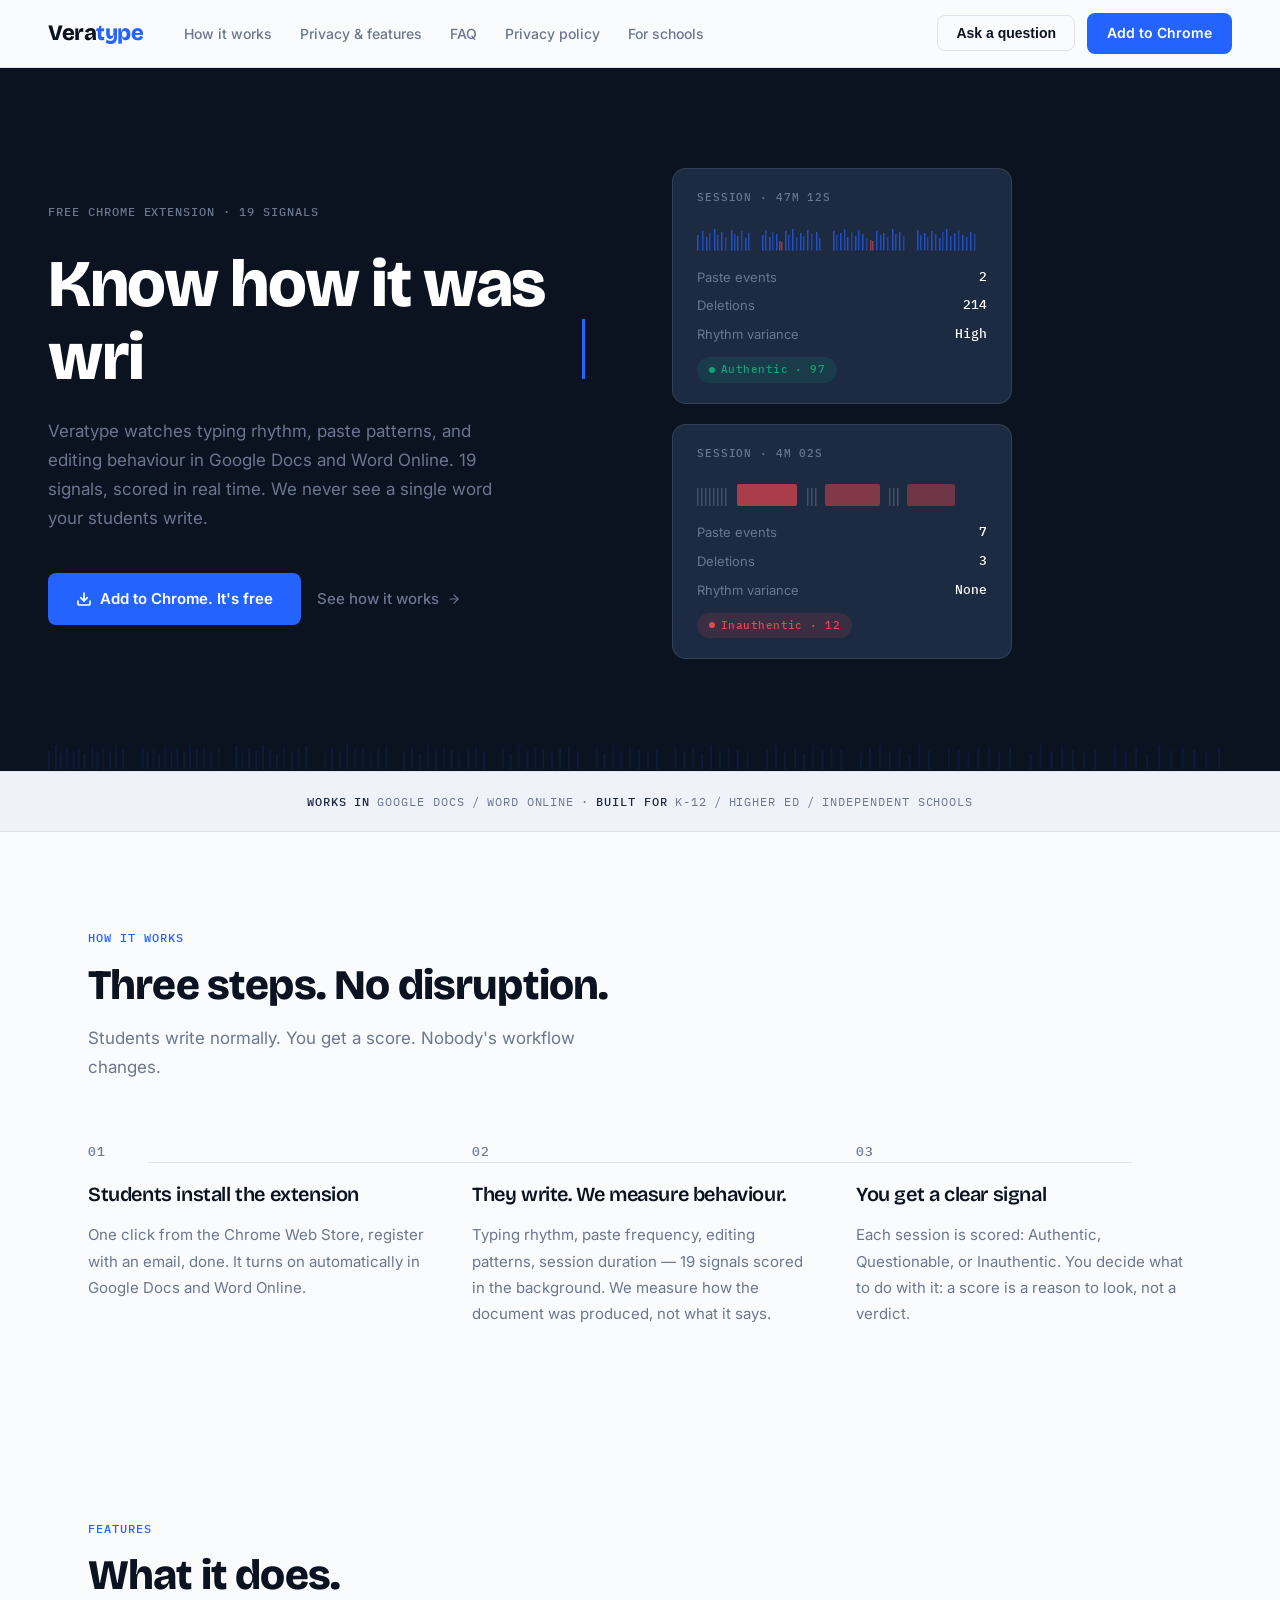
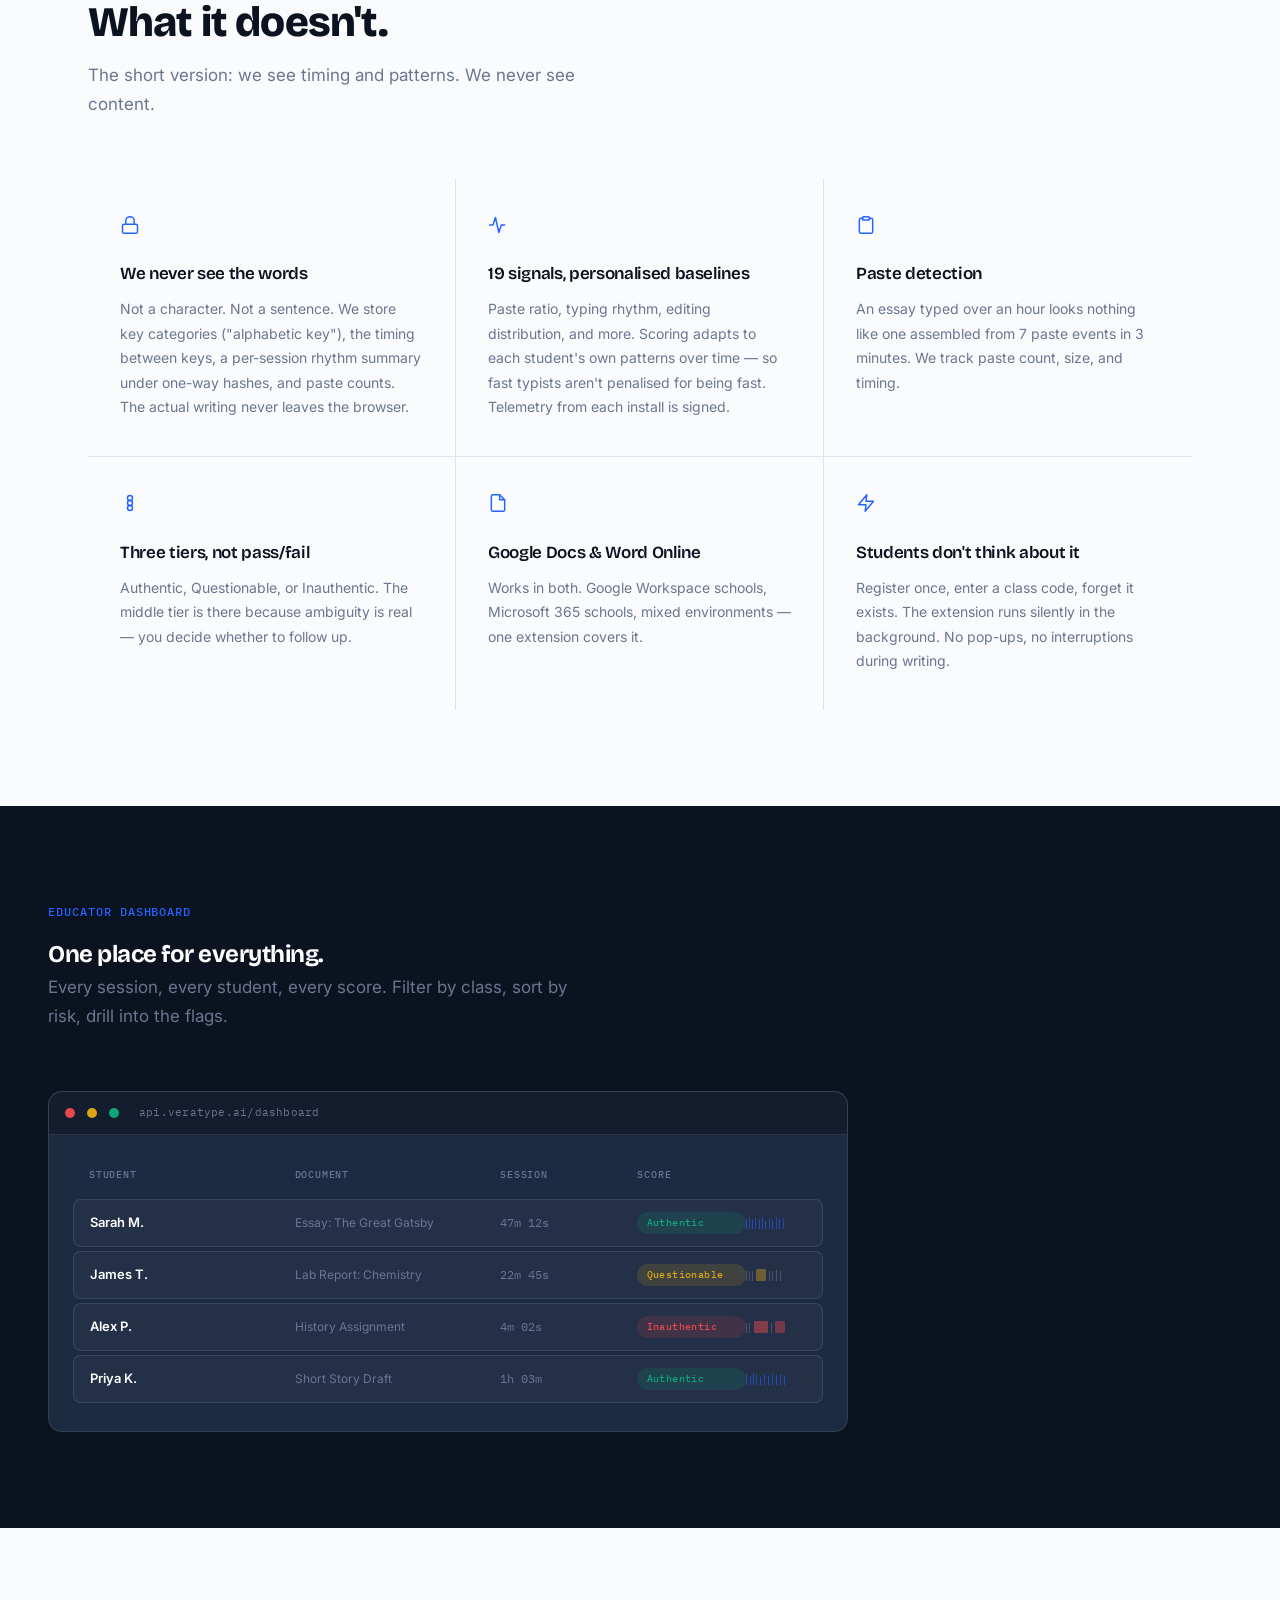
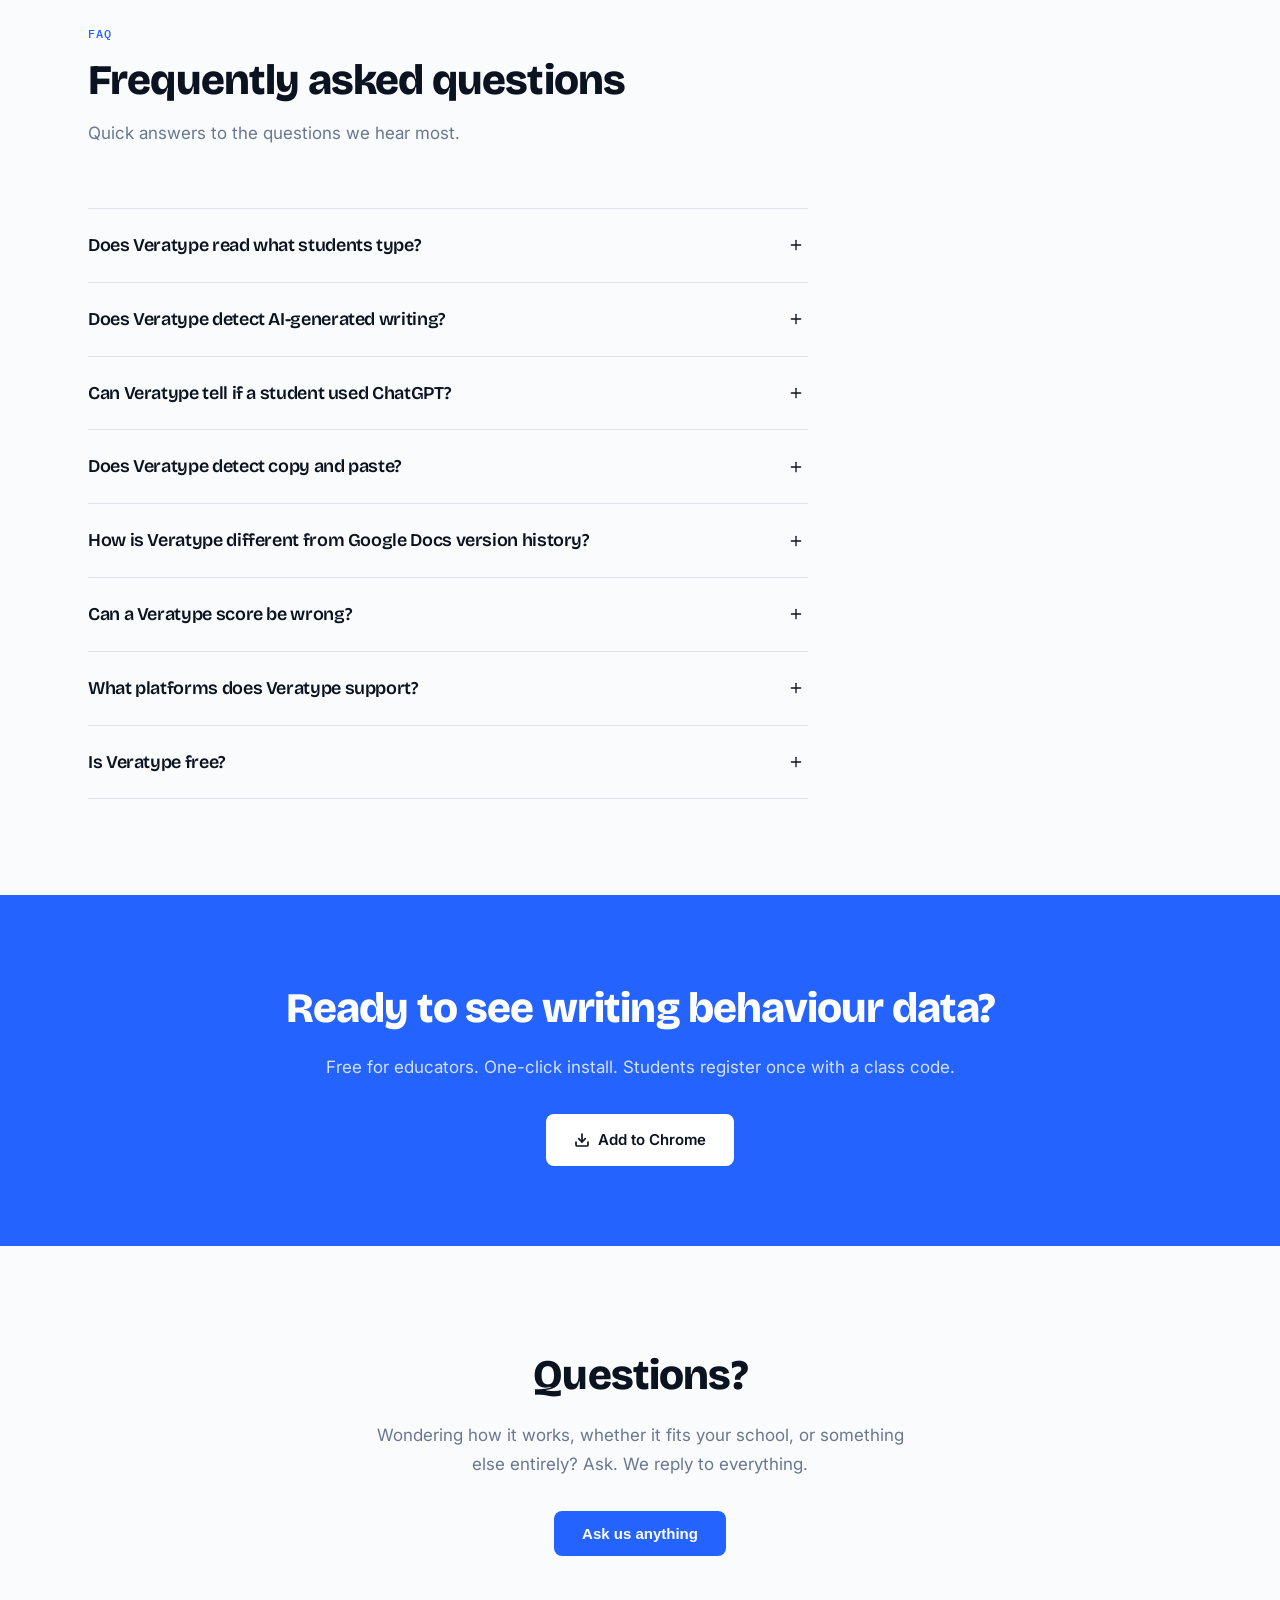
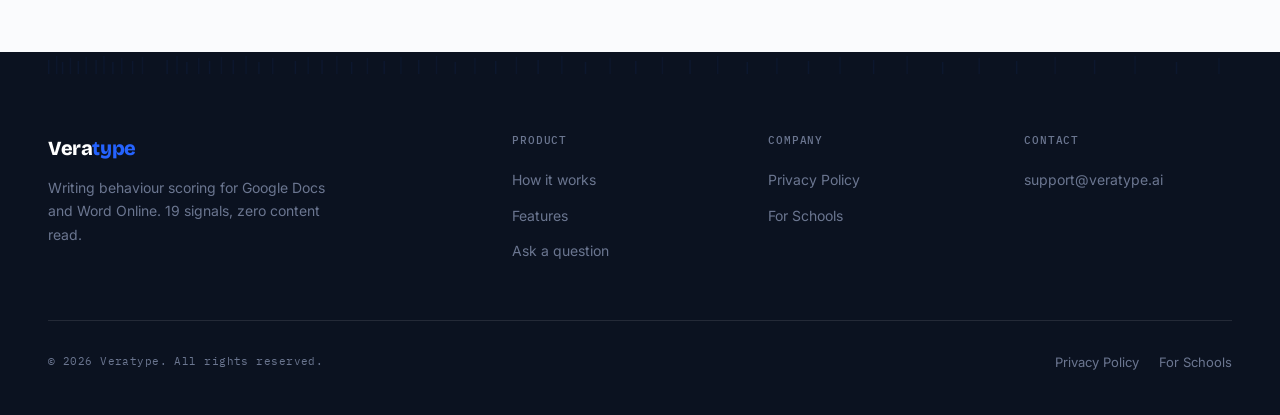
==== index.html @ 2dde6f5a "Structured data: no price of 0, no "free" Pricing is by enquiry ("Please email support@veratype.ai w" ====
<!DOCTYPE html>
<html lang="en">
<head>
  <meta charset="UTF-8" />
  <meta name="viewport" content="width=device-width, initial-scale=1.0" />
  <title>Veratype — Writing Behaviour Scoring for Google Docs & Word Online</title>
  <meta name="description" content="Veratype scores writing behaviour — typing rhythm, paste patterns, editing flow — across 19 signals in Google Docs and Word Online. Free Chrome extension. Never reads student work." />
  <link rel="canonical" href="https://veratype.ai/" />
  <!-- Proves to Google Search Console that we own this site. Keep it: removing it un-verifies the property. -->
  <meta name="google-site-verification" content="XEW4a0Z9uH8AMu2yNda2cRHc8w7mqOz5U4ZIixmSzFA" />
  <meta property="og:title" content="Veratype — Writing Behaviour Scoring for Google Docs & Word Online" />
  <meta property="og:description" content="Scores writing behaviour across 19 signals in Google Docs and Word Online. Free Chrome extension for educators. Never reads student work." />
  <meta property="og:type" content="website" />
  <meta property="og:url" content="https://veratype.ai/" />
  <meta property="og:image" content="https://veratype.ai/og-image.png" />
  <meta property="og:image:width" content="1200" />
  <meta property="og:image:height" content="630" />
  <meta property="og:image:alt" content="Veratype — Writing Behaviour Scoring for Google Docs and Word Online" />
  <meta property="og:site_name" content="Veratype" />
  <meta name="twitter:card" content="summary_large_image" />
  <meta name="twitter:title" content="Veratype — Writing Behaviour Scoring for Google Docs & Word Online" />
  <meta name="twitter:description" content="Scores writing behaviour across 19 signals in Google Docs and Word Online. Free Chrome extension. Never reads student work." />
  <meta name="twitter:image" content="https://veratype.ai/og-image.png" />
  <meta name="twitter:image:alt" content="Veratype — Writing Behaviour Scoring for Google Docs and Word Online" />
  <meta name="theme-color" content="#0B1220" />
  <link rel="icon" type="image/png" sizes="32x32" href="favicon-32.png">
  <link rel="icon" type="image/png" sizes="16x16" href="favicon-16.png">
  <link rel="preconnect" href="https://fonts.googleapis.com" />
  <link rel="preconnect" href="https://fonts.gstatic.com" crossorigin />
  <script type="application/ld+json">
  [
    {
      "@context": "https://schema.org",
      "@type": "SoftwareApplication",
      "name": "Veratype",
      "url": "https://veratype.ai",
      "applicationCategory": "EducationalApplication",
      "applicationSubCategory": "Academic Integrity",
      "operatingSystem": "Chrome",
      "browserRequirements": "Requires Google Chrome",
      "description": "Veratype scores writing behaviour — typing rhythm, paste patterns, editing flow — across 19 signals in Google Docs and Word Online. Chrome extension. Never reads student work.",
      "featureList": [
        "Writing process verification",
        "Paste pattern analysis",
        "19 behavioural signal scoring",
        "Google Docs support",
        "Student privacy protection",
        "Educator dashboard"
      ],
      "installUrl": "https://chromewebstore.google.com/detail/dfjbbmkhmiplmnpcpoeijcimiajknmea"
    },
    {
      "@context": "https://schema.org",
      "@type": "WebSite",
      "name": "Veratype",
      "alternateName": ["Veratype.ai", "VeraType"],
      "url": "https://veratype.ai/"
    },
    {
      "@context": "https://schema.org",
      "@type": "Organization",
      "name": "Veratype",
      "url": "https://veratype.ai",
      "logo": "https://veratype.ai/favicon.svg",
      "contactPoint": {
        "@type": "ContactPoint",
        "email": "support@veratype.ai",
        "contactType": "customer support"
      },
      "sameAs": [
        "https://chromewebstore.google.com/detail/dfjbbmkhmiplmnpcpoeijcimiajknmea",
        "https://www.linkedin.com/company/veratype/"
      ]
    },
    {
      "@context": "https://schema.org",
      "@type": "FAQPage",
      "mainEntity": [
        {
          "@type": "Question",
          "name": "Does Veratype read what students type?",
          "acceptedAnswer": {
            "@type": "Answer",
            "text": "No. Veratype never stores or reads student writing. It analyzes behavioural patterns — keystroke timing, paste events, editing flow. Typing rhythm for common key pairs is kept only as a per-session summary under one-way hashes — how often and how fast, in no order. The actual words never leave the browser."
          }
        },
        {
          "@type": "Question",
          "name": "Does Veratype detect AI-generated writing?",
          "acceptedAnswer": {
            "@type": "Answer",
            "text": "No, and it does not try to. Veratype shows how a document was produced: it scores 19 behavioural signals such as paste ratio, typing rhythm, editing distribution and session duration. A score is a reason to have a conversation, not proof of anything. Telemetry from each install is signed, so it cannot be altered on the way or submitted by someone else."
          }
        },
        {
          "@type": "Question",
          "name": "Can Veratype tell if a student used ChatGPT?",
          "acceptedAnswer": {
            "@type": "Answer",
            "text": "Not directly, and it does not claim to. Veratype is not an AI detector: it cannot see which tools a student has open, and it never reads what the text says. What it shows is how the text arrived in the document. Writing that is typed and revised over several sittings looks different from text that arrives in a few large pastes, or faster than a person can type. That difference is where a conversation with the student can start."
          }
        },
        {
          "@type": "Question",
          "name": "Does Veratype detect copy and paste?",
          "acceptedAnswer": {
            "@type": "Answer",
            "text": "Yes. It counts each paste and how many characters it brought in, and it tells apart text moved around inside the document from text brought in from somewhere else. It never sees what was pasted."
          }
        },
        {
          "@type": "Question",
          "name": "How is Veratype different from Google Docs version history?",
          "acceptedAnswer": {
            "@type": "Answer",
            "text": "Version history shows what a document said at each point, one document at a time, and someone has to read through it. Veratype gives each document a score and a short list of reasons, for a whole class at once, without anyone reading the text. The score can tell you which version histories are worth opening."
          }
        },
        {
          "@type": "Question",
          "name": "Can a Veratype score be wrong?",
          "acceptedAnswer": {
            "@type": "Answer",
            "text": "Yes. A score is an indicator, not evidence. A student who pastes in their own notes, or types up a handwritten draft, can produce a session that looks unusual. That is why Veratype shows the reasons behind every score, and why any academic decision has to be made by a person. Educators can also record an assistive-input accommodation for a student, so that signals which assume typed keys are left out."
          }
        },
        {
          "@type": "Question",
          "name": "What platforms does Veratype support?",
          "acceptedAnswer": {
            "@type": "Answer",
            "text": "Veratype works in Google Docs and Word Online (including word.office.com, word.cloud.microsoft, SharePoint, and OneDrive) via a free Chrome extension."
          }
        },
        {
          "@type": "Question",
          "name": "Is Veratype free?",
          "acceptedAnswer": {
            "@type": "Answer",
            "text": "Yes. The Chrome extension is free for students and educators. School-wide and district licensing is available — contact us for details."
          }
        }
      ]
    }
  ]
  </script>
  <link rel="preload" href="https://fonts.googleapis.com/css2?family=Bricolage+Grotesque:wght@600;800&display=swap" as="style" />
  <link href="https://fonts.googleapis.com/css2?family=Bricolage+Grotesque:wght@600;800&family=Inter:wght@400;500;600&family=IBM+Plex+Mono:wght@400;500&display=swap" rel="stylesheet" />
  <link rel="stylesheet" href="site.css" />
  <style>

    :root {
      --ink:        #0B1220;
      --ink-soft:   #1C2A42;
      --paper:      #FAFBFD;
      --paper-dim:  #EFF2F8;
      --pulse:      #2563FF;
      --pulse-deep: #1D4FD8;
      --authentic:  #0FA47A;
      --flagged:    #E5484D;
      --caution:    #D9A514;
      --line:       #DCE2EE;
      --line-dark:  rgba(255,255,255,0.10);
      --mono-dim:   #6B7690;
    }

    body {
      font-family: 'Inter', -apple-system, BlinkMacSystemFont, sans-serif;
      background: var(--paper);
      color: var(--ink);
      line-height: 1.6;
      font-size: 16px;
      overflow-x: hidden;
    }

    /* ─── TYPOGRAPHY ─────────────────────────────────── */
    h1, h2, .section h2 {
      font-family: 'Bricolage Grotesque', sans-serif;
      letter-spacing: -0.02em;
    }

    /* ─── ACCESSIBILITY ──────────────────────────────── */

    .sr-only {
      position: absolute;
      width: 1px;
      height: 1px;
      padding: 0;
      margin: -1px;
      overflow: hidden;
      clip: rect(0,0,0,0);
      white-space: nowrap;
      border: 0;
    }

/* ─── NAV ─────────────────────────────────────────── */
    nav {
      position: sticky;
      top: 0;
      z-index: 100;
      background: rgba(250,251,253,0.85);
      border-bottom: 1px solid var(--line);
      display: flex;
      align-items: center;
      justify-content: space-between;
      padding: 0 48px;
      height: 68px;
      transition: background 0.2s, backdrop-filter 0.2s;
    }

    nav.scrolled {
      backdrop-filter: blur(8px);
      -webkit-backdrop-filter: blur(8px);
    }

    .nav-links a {
      color: var(--mono-dim);
      text-decoration: none;
      font-size: 14px;
      font-weight: 500;
      position: relative;
      transition: color 0.15s ease-out;
    }

    .nav-right {
      display: flex;
      align-items: center;
      gap: 12px;
    }

    .btn-ghost {
      padding: 9px 18px;
      border: 1.5px solid var(--line);
      border-radius: 8px;
      color: var(--ink);
      font-size: 14px;
      font-weight: 600;
      text-decoration: none;
      background: none;
      cursor: pointer;
      transition: border-color 0.15s ease-out, color 0.15s ease-out;
    }
    .btn-ghost:hover { border-color: var(--pulse); color: var(--pulse); }

    .btn-primary {
      padding: 9px 20px;
      background: var(--pulse);
      border-radius: 8px;
      color: #fff;
      font-size: 14px;
      font-weight: 600;
      text-decoration: none;
      border: none;
      cursor: pointer;
      transition: background 0.15s ease-out, transform 0.15s ease-out;
    }
    .btn-primary:hover { background: var(--pulse-deep); transform: translateY(-1px); }

    /* ─── HERO ────────────────────────────────────────── */
    .hero {
      background: var(--ink);
      padding: 100px 48px 0;
      overflow: hidden;
      position: relative;
    }

    .hero-inner {
      max-width: 1200px;
      margin: 0 auto;
      display: grid;
      grid-template-columns: 1fr 1fr;
      gap: 64px;
      align-items: center;
    }

    .hero-content {
      position: relative;
    }

    .hero-eyebrow {
      font-family: 'IBM Plex Mono', monospace;
      font-size: 12px;
      font-weight: 500;
      letter-spacing: 0.08em;
      text-transform: uppercase;
      color: var(--mono-dim);
      margin-bottom: 28px;
    }

    .hero h1 {
      font-size: clamp(40px, 5.2vw, 68px);
      font-weight: 800;
      color: #fff;
      line-height: 1.05;
      margin-bottom: 24px;
    }

    .hero-headline-wrap {
      position: relative;
    }

    .hero-sub {
      font-size: 17px;
      color: var(--mono-dim);
      line-height: 1.7;
      margin-bottom: 40px;
      max-width: 480px;
    }

    .hero-actions {
      display: flex;
      align-items: center;
      gap: 16px;
      flex-wrap: wrap;
    }

    .btn-hero-primary {
      display: inline-flex;
      align-items: center;
      gap: 8px;
      padding: 14px 28px;
      background: var(--pulse);
      border-radius: 8px;
      color: #fff;
      font-size: 15px;
      font-weight: 600;
      text-decoration: none;
      border: none;
      cursor: pointer;
      transition: background 0.15s ease-out, transform 0.15s ease-out;
    }
    .btn-hero-primary:hover { background: var(--pulse-deep); transform: translateY(-1px); }

    .btn-hero-secondary {
      display: inline-flex;
      align-items: center;
      gap: 8px;
      color: var(--mono-dim);
      font-size: 15px;
      font-weight: 500;
      text-decoration: none;
      transition: color 0.15s ease-out;
    }
    .btn-hero-secondary:hover { color: #fff; }

    /* Hero demo cards */
    .hero-visual {
      display: flex;
      flex-direction: column;
      gap: 20px;
    }

    .demo-card {
      background: var(--ink-soft);
      border: 1px solid var(--line-dark);
      border-radius: 14px;
      padding: 20px 24px;
      width: 100%;
      max-width: 340px;
    }

    .demo-card-header {
      font-family: 'IBM Plex Mono', monospace;
      font-size: 11px;
      font-weight: 500;
      letter-spacing: 0.08em;
      text-transform: uppercase;
      color: var(--mono-dim);
      margin-bottom: 16px;
    }

    .demo-card .rhythm-strip {
      margin-bottom: 16px;
      height: 28px;
      overflow: hidden;
    }

    .demo-card-stats {
      display: flex;
      flex-direction: column;
      gap: 8px;
    }

    .demo-stat-row {
      display: flex;
      justify-content: space-between;
      align-items: center;
    }

    .demo-stat-row .lbl {
      font-size: 13px;
      color: var(--mono-dim);
    }

    .demo-stat-row .val {
      font-family: 'IBM Plex Mono', monospace;
      font-size: 13px;
      font-weight: 500;
      color: #fff;
    }

    .demo-badge {
      display: inline-flex;
      align-items: center;
      gap: 6px;
      padding: 4px 12px;
      border-radius: 999px;
      font-family: 'IBM Plex Mono', monospace;
      font-size: 11px;
      font-weight: 500;
      letter-spacing: 0.04em;
      margin-top: 12px;
    }

    .demo-badge.authentic {
      background: rgba(15,164,122,0.15);
      color: var(--authentic);
    }

    .demo-badge.inauthentic {
      background: rgba(229,72,77,0.15);
      color: var(--flagged);
    }

    .demo-badge-dot {
      width: 6px;
      height: 6px;
      border-radius: 50%;
      background: currentColor;
    }

    /* ─── RHYTHM STRIP SVGs ──────────────────────────── */
    .rhythm-strip-divider {
      display: block;
      width: 100%;
      height: 32px;
      opacity: 0.35;
    }

    .rhythm-strip-footer {
      display: block;
      width: 100%;
      height: 24px;
      opacity: 0.25;
    }

    /* ─── PLATFORMS BAND ──────────────────────────────── */
    .platforms-band {
      background: var(--paper-dim);
      border-top: 1px solid var(--line);
      border-bottom: 1px solid var(--line);
      padding: 20px 48px;
      text-align: center;
    }

    .platforms-text {
      font-family: 'IBM Plex Mono', monospace;
      font-size: 12px;
      font-weight: 400;
      letter-spacing: 0.08em;
      text-transform: uppercase;
      color: var(--mono-dim);
    }

    .platforms-text strong {
      font-weight: 500;
      color: var(--ink-soft);
    }

    /* ─── SECTION COMMON ──────────────────────────────── */
    .section {
      padding: 96px 48px;
      max-width: 1200px;
      margin: 0 auto;
    }

    .section-eyebrow {
      font-family: 'IBM Plex Mono', monospace;
      font-size: 12px;
      font-weight: 500;
      letter-spacing: 0.08em;
      text-transform: uppercase;
      color: var(--pulse);
      margin-bottom: 14px;
    }

    .section h2 {
      font-size: clamp(28px, 3.4vw, 42px);
      font-weight: 800;
      color: var(--ink);
      line-height: 1.1;
      margin-bottom: 16px;
    }

    .section-sub {
      font-size: 17px;
      color: var(--mono-dim);
      max-width: 540px;
      line-height: 1.7;
      margin-bottom: 60px;
    }

    /* ─── HOW IT WORKS ────────────────────────────────── */
    .steps {
      display: grid;
      grid-template-columns: repeat(3, 1fr);
      gap: 48px;
      position: relative;
    }

    .steps-rule {
      position: absolute;
      top: 20px;
      left: 60px;
      right: 60px;
      height: 1px;
      background: var(--line);
      transform-origin: left;
      transform: scaleX(0);
      transition: none;
    }

    .steps-rule.drawn {
      transform: scaleX(1);
    }

    @media (prefers-reduced-motion: no-preference) {
      .steps-rule.drawn {
        transition: transform 0.4s ease-out;
      }
    }

    .step-item {
      position: relative;
    }

    .step-num {
      font-family: 'IBM Plex Mono', monospace;
      font-size: 13px;
      font-weight: 500;
      letter-spacing: 0.08em;
      color: var(--mono-dim);
      margin-bottom: 16px;
    }

    .step-item h3 {
      font-family: 'Bricolage Grotesque', sans-serif;
      font-size: 20px;
      font-weight: 600;
      color: var(--ink);
      letter-spacing: -0.02em;
      margin-bottom: 12px;
    }

    .step-item p {
      font-size: 15px;
      color: var(--mono-dim);
      line-height: 1.75;
    }

    /* ─── FEATURES ────────────────────────────────────── */
    .features-grid {
      display: grid;
      grid-template-columns: repeat(3, 1fr);
      gap: 0;
    }

    .feature-card {
      padding: 36px 32px;
      border-bottom: 1px solid var(--line);
      border-right: 1px solid var(--line);
    }

    .feature-card:nth-child(3n) {
      border-right: none;
    }

    .feature-card:nth-child(n+4) {
      border-bottom: none;
    }

    .feature-icon {
      margin-bottom: 18px;
      color: var(--pulse);
    }

    .feature-card h3 {
      font-family: 'Bricolage Grotesque', sans-serif;
      font-size: 17px;
      font-weight: 600;
      color: var(--ink);
      letter-spacing: -0.02em;
      margin-bottom: 10px;
      transition: color 0.15s ease-out;
    }

    .feature-card:hover h3 {
      color: var(--pulse);
    }

    .feature-card p {
      font-size: 14px;
      color: var(--mono-dim);
      line-height: 1.75;
    }

    /* ─── DASHBOARD SECTION ───────────────────────────── */
    .dashboard-section {
      background: var(--ink);
      padding: 96px 48px;
    }

    .dashboard-section .section-eyebrow {
      color: var(--pulse);
    }

    .dashboard-section h2 {
      color: #fff;
    }

    .dashboard-section .section-sub {
      color: var(--mono-dim);
    }

    .dashboard-inner {
      max-width: 1200px;
      margin: 0 auto;
    }

    .dashboard-mock {
      background: var(--ink-soft);
      border: 1px solid var(--line-dark);
      border-radius: 14px;
      overflow: hidden;
      max-width: 800px;
    }

    .dm-chrome {
      display: flex;
      align-items: center;
      gap: 8px;
      padding: 12px 16px;
      background: rgba(0,0,0,0.3);
      border-bottom: 1px solid var(--line-dark);
    }

    .dm-dot { width: 10px; height: 10px; border-radius: 50%; }

    .dm-url {
      font-family: 'IBM Plex Mono', monospace;
      font-size: 11px;
      color: var(--mono-dim);
      margin-left: 12px;
      letter-spacing: 0.02em;
    }

    .dm-body {
      padding: 24px;
    }

    .dm-table-header {
      display: grid;
      grid-template-columns: 1.5fr 1.5fr 1fr 0.8fr 60px;
      padding: 8px 16px;
      margin-bottom: 8px;
    }

    .dm-table-header span {
      font-family: 'IBM Plex Mono', monospace;
      font-size: 10px;
      font-weight: 500;
      letter-spacing: 0.08em;
      text-transform: uppercase;
      color: var(--mono-dim);
    }

    .dm-row {
      display: grid;
      grid-template-columns: 1.5fr 1.5fr 1fr 0.8fr 60px;
      align-items: center;
      padding: 12px 16px;
      border-radius: 8px;
      margin-bottom: 4px;
      background: rgba(255,255,255,0.03);
      border: 1px solid var(--line-dark);
    }

    .dm-row .name {
      font-size: 13px;
      font-weight: 600;
      color: #fff;
    }

    .dm-row .doc {
      font-size: 12px;
      color: var(--mono-dim);
    }

    .dm-row .session {
      font-family: 'IBM Plex Mono', monospace;
      font-size: 12px;
      color: var(--mono-dim);
    }

    .dm-pill {
      font-family: 'IBM Plex Mono', monospace;
      font-size: 10px;
      font-weight: 500;
      padding: 3px 10px;
      border-radius: 999px;
      letter-spacing: 0.04em;
    }
    .dm-pill.green  { background: rgba(15,164,122,0.15); color: var(--authentic); }
    .dm-pill.yellow { background: rgba(217,165,20,0.15); color: var(--caution); }
    .dm-pill.red    { background: rgba(229,72,77,0.15); color: var(--flagged); }

    .dm-row .mini-strip {
      width: 40px;
      height: 16px;
    }

    /* ─── FAQ ─────────────────────────────────────────── */
    .faq-list {
      display: flex;
      flex-direction: column;
      max-width: 720px;
    }

    .faq-list details {
      border-bottom: 1px solid var(--line);
    }

    .faq-list details:first-child {
      border-top: 1px solid var(--line);
    }

    .faq-list summary {
      padding: 22px 0;
      font-family: 'Bricolage Grotesque', sans-serif;
      font-size: 18px;
      font-weight: 600;
      color: var(--ink);
      cursor: pointer;
      list-style: none;
      display: flex;
      align-items: center;
      justify-content: space-between;
      letter-spacing: -0.02em;
    }

    .faq-list summary::-webkit-details-marker { display: none; }

    .faq-indicator {
      width: 24px;
      height: 24px;
      display: flex;
      align-items: center;
      justify-content: center;
      flex-shrink: 0;
      margin-left: 16px;
      transition: transform 0.15s ease-out;
    }

    details[open] .faq-indicator {
      transform: rotate(45deg);
    }

    .faq-list details div {
      padding: 0 0 22px;
      font-size: 15px;
      color: var(--mono-dim);
      line-height: 1.7;
    }

    /* ─── CTA BAND ────────────────────────────────────── */
    .cta-band {
      background: var(--pulse);
      padding: 80px 48px;
      text-align: center;
    }

    .cta-band h2 {
      font-family: 'Bricolage Grotesque', sans-serif;
      font-size: clamp(28px, 3.4vw, 42px);
      font-weight: 800;
      color: #fff;
      letter-spacing: -0.02em;
      margin-bottom: 12px;
    }

    .cta-band p {
      font-size: 17px;
      color: rgba(255,255,255,0.8);
      margin-bottom: 32px;
    }

    .btn-cta-white {
      display: inline-flex;
      align-items: center;
      gap: 8px;
      padding: 14px 28px;
      background: #fff;
      border-radius: 8px;
      color: var(--ink);
      font-size: 15px;
      font-weight: 600;
      text-decoration: none;
      border: none;
      cursor: pointer;
      transition: transform 0.15s ease-out;
    }
    .btn-cta-white:hover { transform: translateY(-1px); }

    /* ─── CONTACT CTA SECTION ─────────────────────────── */
    .contact-cta {
      padding: 96px 48px;
      text-align: center;
      background: var(--paper);
    }

    .contact-cta h2 {
      font-family: 'Bricolage Grotesque', sans-serif;
      font-size: clamp(28px, 3.4vw, 42px);
      font-weight: 800;
      color: var(--ink);
      letter-spacing: -0.02em;
      margin-bottom: 12px;
    }

    .contact-cta p {
      font-size: 17px;
      color: var(--mono-dim);
      max-width: 540px;
      margin: 0 auto 32px;
      line-height: 1.7;
    }

    /* ─── FOOTER ──────────────────────────────────────── */
    footer {
      background: var(--ink);
      padding: 0 48px 40px;
    }

    .footer-strip-border {
      height: 24px;
      width: 100%;
      margin-bottom: 56px;
    }

    .footer-col a {
      color: var(--mono-dim);
      text-decoration: none;
      font-size: 14px;
      transition: color 0.15s ease-out;
    }

    .footer-bottom-links a {
      color: var(--mono-dim);
      text-decoration: none;
      font-size: 13px;
      transition: color 0.15s ease-out;
    }

    /* ─── CONTACT MODAL ───────────────────────────────── */
    .modal-overlay {
      position: fixed;
      inset: 0;
      background: rgba(11, 18, 32, 0.6);
      display: flex;
      align-items: center;
      justify-content: center;
      padding: 24px;
      z-index: 1000;
      backdrop-filter: blur(4px);
      -webkit-backdrop-filter: blur(4px);
    }
    .modal-overlay[hidden] { display: none; }

    .modal-card {
      background: var(--paper);
      border-radius: 16px;
      padding: 40px;
      max-width: 480px;
      width: 100%;
      position: relative;
      box-shadow: 0 24px 64px rgba(0,0,0,0.25);
    }

    .modal-close {
      position: absolute;
      top: 14px;
      right: 18px;
      background: none;
      border: none;
      font-size: 26px;
      line-height: 1;
      cursor: pointer;
      color: var(--mono-dim);
      padding: 4px 8px;
    }
    .modal-close:hover { color: var(--ink); }

    .modal-card h2 {
      font-family: 'Bricolage Grotesque', sans-serif;
      font-size: 22px;
      font-weight: 800;
      color: var(--ink);
      letter-spacing: -0.02em;
      margin-bottom: 8px;
    }
    .modal-card > p {
      font-size: 14px;
      color: var(--mono-dim);
      margin-bottom: 24px;
    }

    .modal-field { margin-bottom: 16px; }
    .modal-field label {
      display: block;
      font-size: 13px;
      font-weight: 600;
      color: var(--ink);
      margin-bottom: 6px;
    }
    .modal-field input,
    .modal-field textarea {
      width: 100%;
      padding: 12px 16px;
      border: 1.5px solid var(--line);
      border-radius: 8px;
      font-size: 15px;
      font-family: inherit;
      color: var(--ink);
      background: #fff;
      outline: none;
      transition: border-color 0.15s;
      box-sizing: border-box;
    }
    .modal-field input:focus,
    .modal-field textarea:focus { border-color: var(--pulse); }
    .modal-field textarea { resize: vertical; min-height: 110px; }

    .modal-submit {
      width: 100%;
      padding: 14px;
      margin-top: 8px;
      background: var(--pulse);
      border: none;
      border-radius: 8px;
      color: #fff;
      font-size: 15px;
      font-weight: 600;
      font-family: inherit;
      cursor: pointer;
      transition: background 0.15s ease-out;
    }
    .modal-submit:hover { background: var(--pulse-deep); }
    .modal-submit:disabled { opacity: 0.4; cursor: not-allowed; }
    .modal-status {
      font-size: 13px;
      color: var(--flagged);
      text-align: center;
      margin-top: 10px;
      min-height: 18px;
    }

    /* ─── RESPONSIVE ──────────────────────────────────── */
    .nav-toggle {
      display: none;
      background: none;
      border: none;
      cursor: pointer;
      padding: 8px;
      color: var(--ink);
    }

    @media (max-width: 960px) {
      nav { padding: 0 24px; }
      .nav-links { display: none; }
      .nav-toggle { display: block; }
      .nav-right .btn-ghost { display: none; }
      .hero { padding: 72px 24px 0; }
      .hero-inner { grid-template-columns: 1fr; gap: 48px; }
      .hero-visual { justify-items: center; }
      .demo-card { max-width: 100%; }
      .steps { grid-template-columns: 1fr; gap: 32px; }
      .steps-rule { display: none; }
      .features-grid { grid-template-columns: 1fr; }
      .feature-card { border-right: none !important; border-bottom: 1px solid var(--line) !important; }
      .feature-card:last-child { border-bottom: none !important; }
      .dm-table-header, .dm-row { grid-template-columns: 1.5fr 1fr 0.8fr; }
      .dm-table-header span:nth-child(2), .dm-row .doc,
      .dm-table-header span:nth-child(5), .dm-row .mini-strip { display: none; }
      .footer-top { grid-template-columns: 1fr 1fr; }
      .section { padding: 64px 24px; }
      .platforms-band { padding: 16px 24px; }
      .dashboard-section { padding: 64px 24px; }
      .cta-band { padding: 64px 24px; }
      .contact-cta { padding: 64px 24px; }
      footer { padding: 0 24px 32px; }
    }

    /* Fixed, like the sticky bar it hangs from. It was `absolute` with no
       positioned ancestor, so it sat 68px from the top of the DOCUMENT: once
       the page had scrolled, the menu opened out of sight. */
    .mobile-menu {
      display: none;
      position: fixed;
      top: 68px;
      left: 0;
      right: 0;
      background: var(--paper);
      border-bottom: 1px solid var(--line);
      padding: 16px 24px;
      box-shadow: 0 8px 24px rgba(0,0,0,0.08);
      z-index: 99;
    }
    .mobile-menu.open { display: flex; flex-direction: column; gap: 12px; }
    .mobile-menu a {
      color: var(--mono-dim);
      text-decoration: none;
      font-size: 15px;
      font-weight: 500;
      padding: 8px 0;
    }
    .mobile-menu a:hover { color: var(--ink); }

    @media (max-width: 600px) {
      .features-grid { grid-template-columns: 1fr; }
      .footer-top { grid-template-columns: 1fr; }
      .footer-bottom { flex-direction: column; align-items: flex-start; }
      .platforms-text { font-size: 11px; }
    }

    /* ─── REDUCED MOTION ──────────────────────────────── */
    @media (prefers-reduced-motion: reduce) {
      html { scroll-behavior: auto; }
      *, *::before, *::after {
        transition-duration: 0s !important;
        animation-duration: 0s !important;
      }
    }

    /* ─── TYPE-ON ANIMATION ───────────────────────────── */
    @media (prefers-reduced-motion: no-preference) {
      .hero-headline-animated .char {
        visibility: hidden;
      }
      .hero-headline-animated .char.visible {
        visibility: visible;
      }
      .hero-caret {
        display: inline-block;
        width: 3px;
        height: 0.9em;
        background: var(--pulse);
        margin-left: 2px;
        vertical-align: baseline;
        animation: blink 0.6s step-end infinite;
      }
      .hero-caret.fade {
        animation: caretFade 1s ease-out forwards;
      }
      @keyframes blink {
        50% { opacity: 0; }
      }
      @keyframes caretFade {
        to { opacity: 0; }
      }
    }
    @media (prefers-reduced-motion: reduce) {
      .hero-caret { display: none; }
    }

    /* ─── STRIP REVEAL ANIMATION ─────────────────────── */
    @media (prefers-reduced-motion: no-preference) {
      .strip-reveal {
        clip-path: inset(0 100% 0 0);
        animation: stripReveal 6s ease-out forwards;
      }
      @keyframes stripReveal {
        to { clip-path: inset(0 0 0 0); }
      }
    }
    @media (prefers-reduced-motion: reduce) {
      .strip-reveal {
        clip-path: none;
      }
    }

    /* Machine strip paste pulse */
    @media (prefers-reduced-motion: no-preference) {
      .paste-pulse {
        animation: pastePulse 2s ease-out 1s 1;
      }
      @keyframes pastePulse {
        0%, 100% { opacity: 0.7; }
        50% { opacity: 1; }
      }
    }
  </style>
</head>
<body>

  <a href="#main" class="skip-link">Skip to content</a>

  <!-- NAV -->
  <nav>
    <div class="nav-left">
      <a href="/" class="nav-logo">Vera<span>type</span></a>
      <ul class="nav-links">
        <li><a href="#how-it-works">How it works</a></li>
        <li><a href="#features">Privacy & features</a></li>
        <li><a href="#faq">FAQ</a></li>
        <li><a href="/privacy">Privacy policy</a></li>
        <li><a href="/trust">For schools</a></li>
      </ul>
    </div>
    <div class="nav-right">
      <button type="button" class="btn-ghost" id="open-modal-nav">Ask a question</button>
      <a href="https://chromewebstore.google.com/detail/dfjbbmkhmiplmnpcpoeijcimiajknmea" class="btn-primary" target="_blank" rel="noopener">Add to Chrome</a>
      <button type="button" class="nav-toggle" id="nav-toggle" aria-label="Toggle menu" aria-expanded="false">
        <svg width="24" height="24" viewBox="0 0 24 24" fill="none" stroke="currentColor" stroke-width="2" stroke-linecap="round"><line x1="3" y1="6" x2="21" y2="6"/><line x1="3" y1="12" x2="21" y2="12"/><line x1="3" y1="18" x2="21" y2="18"/></svg>
      </button>
    </div>
  </nav>
  <div class="mobile-menu" id="mobile-menu">
    <a href="#how-it-works">How it works</a>
    <a href="#features">Privacy & features</a>
    <a href="#faq">FAQ</a>
    <a href="/privacy">Privacy policy</a>
    <a href="/trust">For schools</a>
    <a href="#" id="open-modal-mobile">Ask a question</a>
  </div>

  <!-- HERO -->
  <main id="main">
  <div class="hero">
    <div class="hero-inner">
      <div class="hero-content">
        <div class="hero-eyebrow">FREE CHROME EXTENSION &middot; 19 SIGNALS</div>
        <div class="hero-headline-wrap" aria-hidden="true">
          <h1 class="hero-headline-animated" id="hero-headline">Know how it was written. Not what.</h1>
        </div>
        <p class="sr-only">Know how it was written. Not what.</p>
        <p class="hero-sub">
          Veratype watches typing rhythm, paste patterns, and editing behaviour in Google Docs and Word Online. 19 signals, scored in real time. We never see a single word your students write.
        </p>
        <div class="hero-actions">
          <a href="https://chromewebstore.google.com/detail/dfjbbmkhmiplmnpcpoeijcimiajknmea" class="btn-hero-primary" target="_blank" rel="noopener">
            <svg width="16" height="16" viewBox="0 0 24 24" fill="none" stroke="currentColor" stroke-width="2.5" stroke-linecap="round" stroke-linejoin="round"><path d="M21 15v4a2 2 0 0 1-2 2H5a2 2 0 0 1-2-2v-4"/><polyline points="7 10 12 15 17 10"/><line x1="12" y1="15" x2="12" y2="3"/></svg>
            Add to Chrome. It's free
          </a>
          <a href="#how-it-works" class="btn-hero-secondary">
            See how it works
            <svg width="14" height="14" viewBox="0 0 24 24" fill="none" stroke="currentColor" stroke-width="2" stroke-linecap="round" stroke-linejoin="round"><line x1="5" y1="12" x2="19" y2="12"/><polyline points="12 5 19 12 12 19"/></svg>
          </a>
        </div>
      </div>
      <div class="hero-visual">
        <!-- Card A: Authentic -->
        <div class="demo-card">
          <div class="demo-card-header">SESSION &middot; 47m 12s</div>
          <div class="rhythm-strip strip-reveal">
            <svg width="280" height="28" viewBox="0 0 280 28" fill="none" xmlns="http://www.w3.org/2000/svg" aria-hidden="true">
              <rect x="0" y="12" width="1.5" height="16" fill="#2563FF" opacity="0.7"/>
              <rect x="5" y="8" width="1.5" height="20" fill="#2563FF" opacity="0.6"/>
              <rect x="9" y="14" width="1.5" height="14" fill="#2563FF" opacity="0.7"/>
              <rect x="12" y="10" width="1.5" height="18" fill="#2563FF" opacity="0.5"/>
              <rect x="17" y="6" width="1.5" height="22" fill="#2563FF" opacity="0.7"/>
              <rect x="20" y="12" width="1.5" height="16" fill="#2563FF" opacity="0.6"/>
              <rect x="24" y="9" width="1.5" height="19" fill="#2563FF" opacity="0.7"/>
              <rect x="28" y="14" width="1.5" height="14" fill="#2563FF" opacity="0.5"/>
              <rect x="34" y="7" width="1.5" height="21" fill="#2563FF" opacity="0.7"/>
              <rect x="37" y="11" width="1.5" height="17" fill="#2563FF" opacity="0.6"/>
              <rect x="40" y="13" width="1.5" height="15" fill="#2563FF" opacity="0.7"/>
              <rect x="44" y="8" width="1.5" height="20" fill="#2563FF" opacity="0.5"/>
              <rect x="48" y="15" width="1.5" height="13" fill="#2563FF" opacity="0.7"/>
              <rect x="51" y="10" width="1.5" height="18" fill="#2563FF" opacity="0.6"/>
              <!-- thinking pause -->
              <rect x="65" y="12" width="1.5" height="16" fill="#2563FF" opacity="0.7"/>
              <rect x="68" y="7" width="1.5" height="21" fill="#2563FF" opacity="0.6"/>
              <rect x="72" y="14" width="1.5" height="14" fill="#2563FF" opacity="0.7"/>
              <rect x="75" y="9" width="1.5" height="19" fill="#2563FF" opacity="0.5"/>
              <rect x="79" y="11" width="1.5" height="17" fill="#2563FF" opacity="0.7"/>
              <!-- backspace pair -->
              <rect x="82" y="18" width="1.5" height="10" fill="#E5484D" opacity="0.6"/>
              <rect x="84" y="19" width="1.5" height="9" fill="#E5484D" opacity="0.6"/>
              <rect x="88" y="8" width="1.5" height="20" fill="#2563FF" opacity="0.7"/>
              <rect x="91" y="12" width="1.5" height="16" fill="#2563FF" opacity="0.6"/>
              <rect x="95" y="6" width="1.5" height="22" fill="#2563FF" opacity="0.7"/>
              <rect x="99" y="14" width="1.5" height="14" fill="#2563FF" opacity="0.5"/>
              <rect x="103" y="10" width="1.5" height="18" fill="#2563FF" opacity="0.7"/>
              <rect x="106" y="13" width="1.5" height="15" fill="#2563FF" opacity="0.6"/>
              <rect x="110" y="7" width="1.5" height="21" fill="#2563FF" opacity="0.7"/>
              <rect x="114" y="11" width="1.5" height="17" fill="#2563FF" opacity="0.5"/>
              <rect x="119" y="9" width="1.5" height="19" fill="#2563FF" opacity="0.7"/>
              <rect x="122" y="15" width="1.5" height="13" fill="#2563FF" opacity="0.6"/>
              <!-- another pause -->
              <rect x="136" y="8" width="1.5" height="20" fill="#2563FF" opacity="0.7"/>
              <rect x="139" y="12" width="1.5" height="16" fill="#2563FF" opacity="0.5"/>
              <rect x="143" y="10" width="1.5" height="18" fill="#2563FF" opacity="0.7"/>
              <rect x="147" y="6" width="1.5" height="22" fill="#2563FF" opacity="0.6"/>
              <rect x="150" y="14" width="1.5" height="14" fill="#2563FF" opacity="0.7"/>
              <rect x="154" y="9" width="1.5" height="19" fill="#2563FF" opacity="0.5"/>
              <rect x="158" y="13" width="1.5" height="15" fill="#2563FF" opacity="0.7"/>
              <rect x="161" y="7" width="1.5" height="21" fill="#2563FF" opacity="0.6"/>
              <rect x="165" y="11" width="1.5" height="17" fill="#2563FF" opacity="0.7"/>
              <rect x="169" y="15" width="1.5" height="13" fill="#2563FF" opacity="0.5"/>
              <!-- backspace pair -->
              <rect x="173" y="17" width="1.5" height="11" fill="#E5484D" opacity="0.6"/>
              <rect x="175" y="18" width="1.5" height="10" fill="#E5484D" opacity="0.6"/>
              <rect x="179" y="8" width="1.5" height="20" fill="#2563FF" opacity="0.7"/>
              <rect x="183" y="12" width="1.5" height="16" fill="#2563FF" opacity="0.6"/>
              <rect x="186" y="10" width="1.5" height="18" fill="#2563FF" opacity="0.7"/>
              <rect x="190" y="14" width="1.5" height="14" fill="#2563FF" opacity="0.5"/>
              <rect x="195" y="6" width="1.5" height="22" fill="#2563FF" opacity="0.7"/>
              <rect x="198" y="11" width="1.5" height="17" fill="#2563FF" opacity="0.6"/>
              <rect x="202" y="9" width="1.5" height="19" fill="#2563FF" opacity="0.7"/>
              <rect x="206" y="13" width="1.5" height="15" fill="#2563FF" opacity="0.5"/>
              <!-- pause -->
              <rect x="220" y="7" width="1.5" height="21" fill="#2563FF" opacity="0.7"/>
              <rect x="223" y="12" width="1.5" height="16" fill="#2563FF" opacity="0.6"/>
              <rect x="227" y="10" width="1.5" height="18" fill="#2563FF" opacity="0.7"/>
              <rect x="230" y="14" width="1.5" height="14" fill="#2563FF" opacity="0.5"/>
              <rect x="234" y="8" width="1.5" height="20" fill="#2563FF" opacity="0.7"/>
              <rect x="238" y="11" width="1.5" height="17" fill="#2563FF" opacity="0.6"/>
              <rect x="242" y="15" width="1.5" height="13" fill="#2563FF" opacity="0.7"/>
              <rect x="245" y="9" width="1.5" height="19" fill="#2563FF" opacity="0.5"/>
              <rect x="249" y="6" width="1.5" height="22" fill="#2563FF" opacity="0.7"/>
              <rect x="253" y="13" width="1.5" height="15" fill="#2563FF" opacity="0.6"/>
              <rect x="257" y="10" width="1.5" height="18" fill="#2563FF" opacity="0.7"/>
              <rect x="261" y="7" width="1.5" height="21" fill="#2563FF" opacity="0.5"/>
              <rect x="265" y="12" width="1.5" height="16" fill="#2563FF" opacity="0.7"/>
              <rect x="269" y="14" width="1.5" height="14" fill="#2563FF" opacity="0.6"/>
              <rect x="273" y="9" width="1.5" height="19" fill="#2563FF" opacity="0.7"/>
              <rect x="277" y="11" width="1.5" height="17" fill="#2563FF" opacity="0.5"/>
            </svg>
          </div>
          <div class="demo-card-stats">
            <div class="demo-stat-row"><span class="lbl">Paste events</span><span class="val">2</span></div>
            <div class="demo-stat-row"><span class="lbl">Deletions</span><span class="val">214</span></div>
            <div class="demo-stat-row"><span class="lbl">Rhythm variance</span><span class="val">High</span></div>
          </div>
          <div class="demo-badge authentic"><span class="demo-badge-dot"></span> Authentic &middot; 97</div>
        </div>
        <!-- Card B: Inauthentic -->
        <div class="demo-card">
          <div class="demo-card-header">SESSION &middot; 4m 02s</div>
          <div class="rhythm-strip strip-reveal" style="animation-delay: 0.5s;">
            <svg width="280" height="28" viewBox="0 0 280 28" fill="none" xmlns="http://www.w3.org/2000/svg" aria-hidden="true">
              <rect x="0" y="10" width="1.5" height="18" fill="#6B7690" opacity="0.5"/>
              <rect x="4" y="10" width="1.5" height="18" fill="#6B7690" opacity="0.5"/>
              <rect x="8" y="10" width="1.5" height="18" fill="#6B7690" opacity="0.5"/>
              <rect x="12" y="10" width="1.5" height="18" fill="#6B7690" opacity="0.5"/>
              <rect x="16" y="10" width="1.5" height="18" fill="#6B7690" opacity="0.5"/>
              <rect x="20" y="10" width="1.5" height="18" fill="#6B7690" opacity="0.5"/>
              <rect x="24" y="10" width="1.5" height="18" fill="#6B7690" opacity="0.5"/>
              <rect x="28" y="10" width="1.5" height="18" fill="#6B7690" opacity="0.5"/>
              <!-- paste block -->
              <rect x="40" y="6" width="60" height="22" rx="2" fill="#E5484D" opacity="0.7" class="paste-pulse"/>
              <!-- uniform after -->
              <rect x="110" y="10" width="1.5" height="18" fill="#6B7690" opacity="0.5"/>
              <rect x="114" y="10" width="1.5" height="18" fill="#6B7690" opacity="0.5"/>
              <rect x="118" y="10" width="1.5" height="18" fill="#6B7690" opacity="0.5"/>
              <!-- paste block 2 -->
              <rect x="128" y="6" width="55" height="22" rx="2" fill="#E5484D" opacity="0.5"/>
              <!-- more uniform -->
              <rect x="192" y="10" width="1.5" height="18" fill="#6B7690" opacity="0.5"/>
              <rect x="196" y="10" width="1.5" height="18" fill="#6B7690" opacity="0.5"/>
              <rect x="200" y="10" width="1.5" height="18" fill="#6B7690" opacity="0.5"/>
              <!-- paste block 3 -->
              <rect x="210" y="6" width="48" height="22" rx="2" fill="#E5484D" opacity="0.4"/>
            </svg>
          </div>
          <div class="demo-card-stats">
            <div class="demo-stat-row"><span class="lbl">Paste events</span><span class="val">7</span></div>
            <div class="demo-stat-row"><span class="lbl">Deletions</span><span class="val">3</span></div>
            <div class="demo-stat-row"><span class="lbl">Rhythm variance</span><span class="val">None</span></div>
          </div>
          <div class="demo-badge inauthentic"><span class="demo-badge-dot"></span> Inauthentic &middot; 12</div>
        </div>
      </div>
    </div>
    <!-- Hero-to-platforms divider strip -->
    <div style="padding-top: 80px;">
      <svg class="rhythm-strip-divider" viewBox="0 0 1200 32" fill="none" xmlns="http://www.w3.org/2000/svg" preserveAspectRatio="none" aria-hidden="true">
        <rect x="0" y="12" width="2" height="18" fill="#2563FF" opacity="0.35"/>
        <rect x="7" y="6" width="2" height="24" fill="#2563FF" opacity="0.3"/>
        <rect x="12" y="14" width="2" height="16" fill="#2563FF" opacity="0.35"/>
        <rect x="18" y="8" width="2" height="22" fill="#2563FF" opacity="0.3"/>
        <rect x="25" y="12" width="2" height="18" fill="#2563FF" opacity="0.35"/>
        <rect x="30" y="10" width="2" height="20" fill="#2563FF" opacity="0.3"/>
        <rect x="36" y="15" width="2" height="15" fill="#2563FF" opacity="0.35"/>
        <rect x="44" y="7" width="2" height="23" fill="#2563FF" opacity="0.3"/>
        <rect x="49" y="13" width="2" height="17" fill="#2563FF" opacity="0.35"/>
        <rect x="55" y="9" width="2" height="21" fill="#2563FF" opacity="0.3"/>
        <rect x="62" y="14" width="2" height="16" fill="#2563FF" opacity="0.35"/>
        <rect x="68" y="6" width="2" height="24" fill="#2563FF" opacity="0.3"/>
        <rect x="75" y="11" width="2" height="19" fill="#2563FF" opacity="0.35"/>
        <rect x="95" y="8" width="2" height="22" fill="#2563FF" opacity="0.3"/>
        <rect x="100" y="13" width="2" height="17" fill="#2563FF" opacity="0.35"/>
        <rect x="106" y="10" width="2" height="20" fill="#2563FF" opacity="0.3"/>
        <rect x="112" y="15" width="2" height="15" fill="#2563FF" opacity="0.35"/>
        <rect x="118" y="7" width="2" height="23" fill="#2563FF" opacity="0.3"/>
        <rect x="124" y="12" width="2" height="18" fill="#2563FF" opacity="0.35"/>
        <rect x="130" y="9" width="2" height="21" fill="#2563FF" opacity="0.3"/>
        <rect x="137" y="14" width="2" height="16" fill="#2563FF" opacity="0.35"/>
        <rect x="143" y="6" width="2" height="24" fill="#2563FF" opacity="0.3"/>
        <rect x="150" y="11" width="2" height="19" fill="#2563FF" opacity="0.35"/>
        <rect x="157" y="8" width="2" height="22" fill="#2563FF" opacity="0.3"/>
        <rect x="164" y="13" width="2" height="17" fill="#2563FF" opacity="0.35"/>
        <rect x="172" y="10" width="2" height="20" fill="#2563FF" opacity="0.3"/>
        <rect x="190" y="7" width="2" height="23" fill="#2563FF" opacity="0.35"/>
        <rect x="196" y="14" width="2" height="16" fill="#2563FF" opacity="0.3"/>
        <rect x="203" y="9" width="2" height="21" fill="#2563FF" opacity="0.35"/>
        <rect x="210" y="12" width="2" height="18" fill="#2563FF" opacity="0.3"/>
        <rect x="217" y="6" width="2" height="24" fill="#2563FF" opacity="0.35"/>
        <rect x="224" y="11" width="2" height="19" fill="#2563FF" opacity="0.3"/>
        <rect x="231" y="15" width="2" height="15" fill="#2563FF" opacity="0.35"/>
        <rect x="238" y="8" width="2" height="22" fill="#2563FF" opacity="0.3"/>
        <rect x="246" y="13" width="2" height="17" fill="#2563FF" opacity="0.35"/>
        <rect x="253" y="10" width="2" height="20" fill="#2563FF" opacity="0.3"/>
        <rect x="261" y="7" width="2" height="23" fill="#2563FF" opacity="0.35"/>
        <rect x="280" y="14" width="2" height="16" fill="#2563FF" opacity="0.3"/>
        <rect x="287" y="9" width="2" height="21" fill="#2563FF" opacity="0.35"/>
        <rect x="295" y="12" width="2" height="18" fill="#2563FF" opacity="0.3"/>
        <rect x="302" y="6" width="2" height="24" fill="#2563FF" opacity="0.35"/>
        <rect x="310" y="11" width="2" height="19" fill="#2563FF" opacity="0.3"/>
        <rect x="318" y="8" width="2" height="22" fill="#2563FF" opacity="0.35"/>
        <rect x="326" y="14" width="2" height="16" fill="#2563FF" opacity="0.3"/>
        <rect x="334" y="10" width="2" height="20" fill="#2563FF" opacity="0.35"/>
        <rect x="342" y="7" width="2" height="23" fill="#2563FF" opacity="0.3"/>
        <rect x="360" y="13" width="2" height="17" fill="#2563FF" opacity="0.35"/>
        <rect x="368" y="9" width="2" height="21" fill="#2563FF" opacity="0.3"/>
        <rect x="376" y="15" width="2" height="15" fill="#2563FF" opacity="0.35"/>
        <rect x="384" y="6" width="2" height="24" fill="#2563FF" opacity="0.3"/>
        <rect x="392" y="12" width="2" height="18" fill="#2563FF" opacity="0.35"/>
        <rect x="400" y="8" width="2" height="22" fill="#2563FF" opacity="0.3"/>
        <rect x="408" y="11" width="2" height="19" fill="#2563FF" opacity="0.35"/>
        <rect x="416" y="14" width="2" height="16" fill="#2563FF" opacity="0.3"/>
        <rect x="425" y="10" width="2" height="20" fill="#2563FF" opacity="0.35"/>
        <rect x="433" y="7" width="2" height="23" fill="#2563FF" opacity="0.3"/>
        <rect x="441" y="13" width="2" height="17" fill="#2563FF" opacity="0.35"/>
        <rect x="460" y="9" width="2" height="21" fill="#2563FF" opacity="0.3"/>
        <rect x="468" y="15" width="2" height="15" fill="#2563FF" opacity="0.35"/>
        <rect x="476" y="6" width="2" height="24" fill="#2563FF" opacity="0.3"/>
        <rect x="485" y="12" width="2" height="18" fill="#2563FF" opacity="0.35"/>
        <rect x="493" y="8" width="2" height="22" fill="#2563FF" opacity="0.3"/>
        <rect x="501" y="11" width="2" height="19" fill="#2563FF" opacity="0.35"/>
        <rect x="510" y="14" width="2" height="16" fill="#2563FF" opacity="0.3"/>
        <rect x="518" y="10" width="2" height="20" fill="#2563FF" opacity="0.35"/>
        <rect x="527" y="7" width="2" height="23" fill="#2563FF" opacity="0.3"/>
        <rect x="536" y="13" width="2" height="17" fill="#2563FF" opacity="0.35"/>
        <rect x="555" y="9" width="2" height="21" fill="#2563FF" opacity="0.3"/>
        <rect x="563" y="15" width="2" height="15" fill="#2563FF" opacity="0.35"/>
        <rect x="572" y="6" width="2" height="24" fill="#2563FF" opacity="0.3"/>
        <rect x="580" y="12" width="2" height="18" fill="#2563FF" opacity="0.35"/>
        <rect x="589" y="8" width="2" height="22" fill="#2563FF" opacity="0.3"/>
        <rect x="598" y="11" width="2" height="19" fill="#2563FF" opacity="0.35"/>
        <rect x="607" y="14" width="2" height="16" fill="#2563FF" opacity="0.3"/>
        <rect x="616" y="10" width="2" height="20" fill="#2563FF" opacity="0.35"/>
        <rect x="635" y="7" width="2" height="23" fill="#2563FF" opacity="0.3"/>
        <rect x="644" y="13" width="2" height="17" fill="#2563FF" opacity="0.35"/>
        <rect x="653" y="9" width="2" height="21" fill="#2563FF" opacity="0.3"/>
        <rect x="662" y="15" width="2" height="15" fill="#2563FF" opacity="0.35"/>
        <rect x="671" y="6" width="2" height="24" fill="#2563FF" opacity="0.3"/>
        <rect x="680" y="12" width="2" height="18" fill="#2563FF" opacity="0.35"/>
        <rect x="689" y="8" width="2" height="22" fill="#2563FF" opacity="0.3"/>
        <rect x="698" y="11" width="2" height="19" fill="#2563FF" opacity="0.35"/>
        <rect x="708" y="14" width="2" height="16" fill="#2563FF" opacity="0.3"/>
        <rect x="728" y="10" width="2" height="20" fill="#2563FF" opacity="0.35"/>
        <rect x="737" y="7" width="2" height="23" fill="#2563FF" opacity="0.3"/>
        <rect x="746" y="13" width="2" height="17" fill="#2563FF" opacity="0.35"/>
        <rect x="756" y="9" width="2" height="21" fill="#2563FF" opacity="0.3"/>
        <rect x="765" y="15" width="2" height="15" fill="#2563FF" opacity="0.35"/>
        <rect x="774" y="6" width="2" height="24" fill="#2563FF" opacity="0.3"/>
        <rect x="784" y="12" width="2" height="18" fill="#2563FF" opacity="0.35"/>
        <rect x="793" y="8" width="2" height="22" fill="#2563FF" opacity="0.3"/>
        <rect x="803" y="11" width="2" height="19" fill="#2563FF" opacity="0.35"/>
        <rect x="823" y="14" width="2" height="16" fill="#2563FF" opacity="0.3"/>
        <rect x="832" y="10" width="2" height="20" fill="#2563FF" opacity="0.35"/>
        <rect x="842" y="7" width="2" height="23" fill="#2563FF" opacity="0.3"/>
        <rect x="852" y="13" width="2" height="17" fill="#2563FF" opacity="0.35"/>
        <rect x="862" y="9" width="2" height="21" fill="#2563FF" opacity="0.3"/>
        <rect x="872" y="15" width="2" height="15" fill="#2563FF" opacity="0.35"/>
        <rect x="882" y="6" width="2" height="24" fill="#2563FF" opacity="0.3"/>
        <rect x="892" y="12" width="2" height="18" fill="#2563FF" opacity="0.35"/>
        <rect x="912" y="8" width="2" height="22" fill="#2563FF" opacity="0.3"/>
        <rect x="922" y="11" width="2" height="19" fill="#2563FF" opacity="0.35"/>
        <rect x="932" y="14" width="2" height="16" fill="#2563FF" opacity="0.3"/>
        <rect x="942" y="10" width="2" height="20" fill="#2563FF" opacity="0.35"/>
        <rect x="953" y="7" width="2" height="23" fill="#2563FF" opacity="0.3"/>
        <rect x="963" y="13" width="2" height="17" fill="#2563FF" opacity="0.35"/>
        <rect x="974" y="9" width="2" height="21" fill="#2563FF" opacity="0.3"/>
        <rect x="995" y="15" width="2" height="15" fill="#2563FF" opacity="0.35"/>
        <rect x="1005" y="6" width="2" height="24" fill="#2563FF" opacity="0.3"/>
        <rect x="1016" y="12" width="2" height="18" fill="#2563FF" opacity="0.35"/>
        <rect x="1027" y="8" width="2" height="22" fill="#2563FF" opacity="0.3"/>
        <rect x="1038" y="11" width="2" height="19" fill="#2563FF" opacity="0.35"/>
        <rect x="1049" y="14" width="2" height="16" fill="#2563FF" opacity="0.3"/>
        <rect x="1060" y="10" width="2" height="20" fill="#2563FF" opacity="0.35"/>
        <rect x="1080" y="7" width="2" height="23" fill="#2563FF" opacity="0.3"/>
        <rect x="1091" y="13" width="2" height="17" fill="#2563FF" opacity="0.35"/>
        <rect x="1102" y="9" width="2" height="21" fill="#2563FF" opacity="0.3"/>
        <rect x="1113" y="15" width="2" height="15" fill="#2563FF" opacity="0.35"/>
        <rect x="1125" y="6" width="2" height="24" fill="#2563FF" opacity="0.3"/>
        <rect x="1137" y="12" width="2" height="18" fill="#2563FF" opacity="0.35"/>
        <rect x="1149" y="8" width="2" height="22" fill="#2563FF" opacity="0.3"/>
        <rect x="1161" y="11" width="2" height="19" fill="#2563FF" opacity="0.35"/>
        <rect x="1173" y="14" width="2" height="16" fill="#2563FF" opacity="0.3"/>
        <rect x="1186" y="10" width="2" height="20" fill="#2563FF" opacity="0.35"/>
      </svg>
    </div>
  </div>

  <!-- PLATFORMS BAND -->
  <div class="platforms-band">
    <p class="platforms-text"><strong>WORKS IN</strong>&ensp;Google Docs&ensp;/&ensp;Word Online&ensp;&middot;&ensp;<strong>BUILT FOR</strong>&ensp;K-12&ensp;/&ensp;Higher Ed&ensp;/&ensp;Independent Schools</p>
  </div>

  <!-- HOW IT WORKS -->
  <div id="how-it-works">
    <div class="section">
      <div class="section-eyebrow">HOW IT WORKS</div>
      <h2>Three steps. No disruption.</h2>
      <p class="section-sub">Students write normally. You get a score. Nobody's workflow changes.</p>
      <div class="steps" id="steps-container">
        <div class="steps-rule" id="steps-rule"></div>
        <div class="step-item">
          <div class="step-num">01</div>
          <h3>Students install the extension</h3>
          <p>One click from the Chrome Web Store, register with an email, done. It turns on automatically in Google Docs and Word Online.</p>
        </div>
        <div class="step-item">
          <div class="step-num">02</div>
          <h3>They write. We measure behaviour.</h3>
          <p>Typing rhythm, paste frequency, editing patterns, session duration — 19 signals scored in the background. We measure how the document was produced, not what it says.</p>
        </div>
        <div class="step-item">
          <div class="step-num">03</div>
          <h3>You get a clear signal</h3>
          <p>Each session is scored: Authentic, Questionable, or Inauthentic. You decide what to do with it: a score is a reason to look, not a verdict.</p>
        </div>
      </div>
    </div>
  </div>

  <!-- FEATURES -->
  <div id="features">
    <div class="section">
      <div class="section-eyebrow">FEATURES</div>
      <h2>What it does.<br />What it doesn't.</h2>
      <p class="section-sub">The short version: we see timing and patterns. We never see content.</p>
      <div class="features-grid">
        <div class="feature-card">
          <div class="feature-icon">
            <svg width="20" height="20" viewBox="0 0 24 24" fill="none" stroke="currentColor" stroke-width="1.75" stroke-linecap="round" stroke-linejoin="round"><rect x="3" y="11" width="18" height="11" rx="2" ry="2"/><path d="M7 11V7a5 5 0 0 1 10 0v4"/></svg>
          </div>
          <h3>We never see the words</h3>
          <p>Not a character. Not a sentence. We store key categories ("alphabetic key"), the timing between keys, a per-session rhythm summary under one-way hashes, and paste counts. The actual writing never leaves the browser.</p>
        </div>
        <div class="feature-card">
          <div class="feature-icon">
            <svg width="20" height="20" viewBox="0 0 24 24" fill="none" stroke="currentColor" stroke-width="1.75" stroke-linecap="round" stroke-linejoin="round"><path d="M2 12h4l3-9 4 18 3-9h4"/></svg>
          </div>
          <h3>19 signals, personalised baselines</h3>
          <p>Paste ratio, typing rhythm, editing distribution, and more. Scoring adapts to each student's own patterns over time — so fast typists aren't penalised for being fast. Telemetry from each install is signed.</p>
        </div>
        <div class="feature-card">
          <div class="feature-icon">
            <svg width="20" height="20" viewBox="0 0 24 24" fill="none" stroke="currentColor" stroke-width="1.75" stroke-linecap="round" stroke-linejoin="round"><rect x="8" y="2" width="8" height="4" rx="1" ry="1"/><path d="M16 4h2a2 2 0 0 1 2 2v14a2 2 0 0 1-2 2H6a2 2 0 0 1-2-2V6a2 2 0 0 1 2-2h2"/></svg>
          </div>
          <h3>Paste detection</h3>
          <p>An essay typed over an hour looks nothing like one assembled from 7 paste events in 3 minutes. We track paste count, size, and timing.</p>
        </div>
        <div class="feature-card">
          <div class="feature-icon">
            <svg width="20" height="20" viewBox="0 0 24 24" fill="none" stroke="currentColor" stroke-width="1.75" stroke-linecap="round" stroke-linejoin="round"><circle cx="12" cy="6" r="3"/><circle cx="12" cy="12" r="3"/><circle cx="12" cy="18" r="3"/></svg>
          </div>
          <h3>Three tiers, not pass/fail</h3>
          <p>Authentic, Questionable, or Inauthentic. The middle tier is there because ambiguity is real — you decide whether to follow up.</p>
        </div>
        <div class="feature-card">
          <div class="feature-icon">
            <svg width="20" height="20" viewBox="0 0 24 24" fill="none" stroke="currentColor" stroke-width="1.75" stroke-linecap="round" stroke-linejoin="round"><path d="M14 2H6a2 2 0 0 0-2 2v16a2 2 0 0 0 2 2h12a2 2 0 0 0 2-2V8z"/><polyline points="14 2 14 8 20 8"/></svg>
          </div>
          <h3>Google Docs & Word Online</h3>
          <p>Works in both. Google Workspace schools, Microsoft 365 schools, mixed environments — one extension covers it.</p>
        </div>
        <div class="feature-card">
          <div class="feature-icon">
            <svg width="20" height="20" viewBox="0 0 24 24" fill="none" stroke="currentColor" stroke-width="1.75" stroke-linecap="round" stroke-linejoin="round"><polygon points="13 2 3 14 12 14 11 22 21 10 12 10 13 2"/></svg>
          </div>
          <h3>Students don't think about it</h3>
          <p>Register once, enter a class code, forget it exists. The extension runs silently in the background. No pop-ups, no interruptions during writing.</p>
        </div>
      </div>
    </div>
  </div>

  <!-- DASHBOARD -->
  <div class="dashboard-section">
    <div class="dashboard-inner">
      <div class="section-eyebrow">EDUCATOR DASHBOARD</div>
      <h2>One place for everything.</h2>
      <p class="section-sub">Every session, every student, every score. Filter by class, sort by risk, drill into the flags.</p>
      <div class="dashboard-mock">
        <div class="dm-chrome">
          <div class="dm-dot" style="background:#E5484D;"></div>
          <div class="dm-dot" style="background:#D9A514; margin-left:4px;"></div>
          <div class="dm-dot" style="background:#0FA47A; margin-left:4px;"></div>
          <span class="dm-url">api.veratype.ai/dashboard</span>
        </div>
        <div class="dm-body">
          <div class="dm-table-header">
            <span>STUDENT</span>
            <span>DOCUMENT</span>
            <span>SESSION</span>
            <span>SCORE</span>
            <span></span>
          </div>
          <div class="dm-row">
            <span class="name">Sarah M.</span>
            <span class="doc">Essay: The Great Gatsby</span>
            <span class="session">47m 12s</span>
            <span class="dm-pill green">Authentic</span>
            <svg class="mini-strip" width="40" height="16" viewBox="0 0 40 16" fill="none" aria-hidden="true"><rect x="0" y="4" width="1" height="10" fill="#2563FF" opacity="0.6"/><rect x="3" y="2" width="1" height="12" fill="#2563FF" opacity="0.5"/><rect x="6" y="5" width="1" height="9" fill="#2563FF" opacity="0.6"/><rect x="9" y="3" width="1" height="11" fill="#2563FF" opacity="0.5"/><rect x="13" y="4" width="1" height="10" fill="#2563FF" opacity="0.6"/><rect x="16" y="2" width="1" height="12" fill="#2563FF" opacity="0.5"/><rect x="19" y="6" width="1" height="8" fill="#2563FF" opacity="0.6"/><rect x="23" y="3" width="1" height="11" fill="#2563FF" opacity="0.5"/><rect x="26" y="5" width="1" height="9" fill="#2563FF" opacity="0.6"/><rect x="30" y="2" width="1" height="12" fill="#2563FF" opacity="0.5"/><rect x="33" y="4" width="1" height="10" fill="#2563FF" opacity="0.6"/><rect x="37" y="3" width="1" height="11" fill="#2563FF" opacity="0.5"/></svg>
          </div>
          <div class="dm-row">
            <span class="name">James T.</span>
            <span class="doc">Lab Report: Chemistry</span>
            <span class="session">22m 45s</span>
            <span class="dm-pill yellow">Questionable</span>
            <svg class="mini-strip" width="40" height="16" viewBox="0 0 40 16" fill="none" aria-hidden="true"><rect x="0" y="4" width="1" height="10" fill="#6B7690" opacity="0.5"/><rect x="3" y="4" width="1" height="10" fill="#6B7690" opacity="0.5"/><rect x="6" y="4" width="1" height="10" fill="#6B7690" opacity="0.5"/><rect x="10" y="2" width="10" height="12" rx="1" fill="#D9A514" opacity="0.4"/><rect x="23" y="4" width="1" height="10" fill="#6B7690" opacity="0.5"/><rect x="26" y="4" width="1" height="10" fill="#6B7690" opacity="0.5"/><rect x="30" y="3" width="1" height="11" fill="#6B7690" opacity="0.5"/><rect x="34" y="4" width="1" height="10" fill="#6B7690" opacity="0.5"/></svg>
          </div>
          <div class="dm-row">
            <span class="name">Alex P.</span>
            <span class="doc">History Assignment</span>
            <span class="session">4m 02s</span>
            <span class="dm-pill red">Inauthentic</span>
            <svg class="mini-strip" width="40" height="16" viewBox="0 0 40 16" fill="none" aria-hidden="true"><rect x="0" y="4" width="1" height="10" fill="#6B7690" opacity="0.5"/><rect x="3" y="4" width="1" height="10" fill="#6B7690" opacity="0.5"/><rect x="8" y="2" width="14" height="12" rx="1" fill="#E5484D" opacity="0.5"/><rect x="25" y="4" width="1" height="10" fill="#6B7690" opacity="0.5"/><rect x="29" y="2" width="10" height="12" rx="1" fill="#E5484D" opacity="0.4"/></svg>
          </div>
          <div class="dm-row">
            <span class="name">Priya K.</span>
            <span class="doc">Short Story Draft</span>
            <span class="session">1h 03m</span>
            <span class="dm-pill green">Authentic</span>
            <svg class="mini-strip" width="40" height="16" viewBox="0 0 40 16" fill="none" aria-hidden="true"><rect x="0" y="3" width="1" height="11" fill="#2563FF" opacity="0.6"/><rect x="4" y="5" width="1" height="9" fill="#2563FF" opacity="0.5"/><rect x="7" y="2" width="1" height="12" fill="#2563FF" opacity="0.6"/><rect x="10" y="4" width="1" height="10" fill="#2563FF" opacity="0.5"/><rect x="14" y="6" width="1" height="8" fill="#2563FF" opacity="0.6"/><rect x="18" y="3" width="1" height="11" fill="#2563FF" opacity="0.5"/><rect x="22" y="5" width="1" height="9" fill="#2563FF" opacity="0.6"/><rect x="26" y="2" width="1" height="12" fill="#2563FF" opacity="0.5"/><rect x="30" y="4" width="1" height="10" fill="#2563FF" opacity="0.6"/><rect x="34" y="3" width="1" height="11" fill="#2563FF" opacity="0.5"/><rect x="38" y="5" width="1" height="9" fill="#2563FF" opacity="0.6"/></svg>
          </div>
        </div>
      </div>
    </div>
  </div>

  <!-- FAQ -->
  <div id="faq">
    <div class="section">
      <div class="section-eyebrow">FAQ</div>
      <h2>Frequently asked questions</h2>
      <p class="section-sub">Quick answers to the questions we hear most.</p>
      <div class="faq-list">
        <details>
          <summary>Does Veratype read what students type?<span class="faq-indicator"><svg width="16" height="16" viewBox="0 0 24 24" fill="none" stroke="currentColor" stroke-width="2" stroke-linecap="round"><line x1="12" y1="5" x2="12" y2="19"/><line x1="5" y1="12" x2="19" y2="12"/></svg></span></summary>
          <div>No. Veratype never stores or reads student writing. It analyzes behavioural patterns — keystroke timing, paste events, editing flow. Typing rhythm for common key pairs is kept only as a per-session summary under one-way hashes — how often and how fast, in no order. The actual words never leave the browser.</div>
        </details>
        <details>
          <summary>Does Veratype detect AI-generated writing?<span class="faq-indicator"><svg width="16" height="16" viewBox="0 0 24 24" fill="none" stroke="currentColor" stroke-width="2" stroke-linecap="round"><line x1="12" y1="5" x2="12" y2="19"/><line x1="5" y1="12" x2="19" y2="12"/></svg></span></summary>
          <div>No, and it does not try to. Veratype shows how a document was produced: it scores 19 behavioural signals such as paste ratio, typing rhythm, editing distribution and session duration. A score is a reason to have a conversation, not proof of anything. Telemetry from each install is signed, so it cannot be altered on the way or submitted by someone else.</div>
        </details>
        <details>
          <summary>Can Veratype tell if a student used ChatGPT?<span class="faq-indicator"><svg width="16" height="16" viewBox="0 0 24 24" fill="none" stroke="currentColor" stroke-width="2" stroke-linecap="round"><line x1="12" y1="5" x2="12" y2="19"/><line x1="5" y1="12" x2="19" y2="12"/></svg></span></summary>
          <div>Not directly, and it does not claim to. Veratype is not an AI detector: it cannot see which tools a student has open, and it never reads what the text says. What it shows is how the text arrived in the document. Writing that is typed and revised over several sittings looks different from text that arrives in a few large pastes, or faster than a person can type. That difference is where a conversation with the student can start.</div>
        </details>
        <details>
          <summary>Does Veratype detect copy and paste?<span class="faq-indicator"><svg width="16" height="16" viewBox="0 0 24 24" fill="none" stroke="currentColor" stroke-width="2" stroke-linecap="round"><line x1="12" y1="5" x2="12" y2="19"/><line x1="5" y1="12" x2="19" y2="12"/></svg></span></summary>
          <div>Yes. It counts each paste and how many characters it brought in, and it tells apart text moved around inside the document from text brought in from somewhere else. It never sees what was pasted.</div>
        </details>
        <details>
          <summary>How is Veratype different from Google Docs version history?<span class="faq-indicator"><svg width="16" height="16" viewBox="0 0 24 24" fill="none" stroke="currentColor" stroke-width="2" stroke-linecap="round"><line x1="12" y1="5" x2="12" y2="19"/><line x1="5" y1="12" x2="19" y2="12"/></svg></span></summary>
          <div>Version history shows what a document said at each point, one document at a time, and someone has to read through it. Veratype gives each document a score and a short list of reasons, for a whole class at once, without anyone reading the text. The score can tell you which version histories are worth opening.</div>
        </details>
        <details>
          <summary>Can a Veratype score be wrong?<span class="faq-indicator"><svg width="16" height="16" viewBox="0 0 24 24" fill="none" stroke="currentColor" stroke-width="2" stroke-linecap="round"><line x1="12" y1="5" x2="12" y2="19"/><line x1="5" y1="12" x2="19" y2="12"/></svg></span></summary>
          <div>Yes. A score is an indicator, not evidence. A student who pastes in their own notes, or types up a handwritten draft, can produce a session that looks unusual. That is why Veratype shows the reasons behind every score, and why any academic decision has to be made by a person. Educators can also record an assistive-input accommodation for a student, so that signals which assume typed keys are left out.</div>
        </details>
        <details>
          <summary>What platforms does Veratype support?<span class="faq-indicator"><svg width="16" height="16" viewBox="0 0 24 24" fill="none" stroke="currentColor" stroke-width="2" stroke-linecap="round"><line x1="12" y1="5" x2="12" y2="19"/><line x1="5" y1="12" x2="19" y2="12"/></svg></span></summary>
          <div>Veratype works in Google Docs and Word Online (including word.office.com, word.cloud.microsoft, SharePoint, and OneDrive) via a free Chrome extension.</div>
        </details>
        <details>
          <summary>Is Veratype free?<span class="faq-indicator"><svg width="16" height="16" viewBox="0 0 24 24" fill="none" stroke="currentColor" stroke-width="2" stroke-linecap="round"><line x1="12" y1="5" x2="12" y2="19"/><line x1="5" y1="12" x2="19" y2="12"/></svg></span></summary>
          <div>Yes. The Chrome extension is free for students and educators. School-wide and district licensing is available — contact us for details.</div>
        </details>
      </div>
    </div>
  </div>

  <!-- CTA BAND -->
  <div class="cta-band">
    <h2>Ready to see writing behaviour data?</h2>
    <p>Free for educators. One-click install. Students register once with a class code.</p>
    <a href="https://chromewebstore.google.com/detail/dfjbbmkhmiplmnpcpoeijcimiajknmea" class="btn-cta-white" target="_blank" rel="noopener">
      <svg width="16" height="16" viewBox="0 0 24 24" fill="none" stroke="currentColor" stroke-width="2.5" stroke-linecap="round" stroke-linejoin="round"><path d="M21 15v4a2 2 0 0 1-2 2H5a2 2 0 0 1-2-2v-4"/><polyline points="7 10 12 15 17 10"/><line x1="12" y1="15" x2="12" y2="3"/></svg>
      Add to Chrome
    </a>
  </div>

  <!-- CONTACT CTA -->
  <div id="notify" class="contact-cta">
    <h2>Questions?</h2>
    <p>Wondering how it works, whether it fits your school, or something else entirely? Ask. We reply to everything.</p>
    <button type="button" class="btn-hero-primary" id="open-modal-cta" style="margin: 0 auto; display: inline-flex;">
      Ask us anything
    </button>
  </div>

  </main>

  <!-- CONTACT MODAL -->
  <div id="contact-modal" class="modal-overlay" hidden aria-modal="true" role="dialog" aria-labelledby="modal-title">
    <div class="modal-card">
      <button class="modal-close" id="modal-close" aria-label="Close">&times;</button>
      <h2 id="modal-title">Ask us anything</h2>
      <p>We&rsquo;ll reply to the email you provide below.</p>
      <form id="contact-form" method="post" novalidate>
        <div class="modal-field">
          <label for="contact-email">Your email</label>
          <input type="email" id="contact-email" name="email" placeholder="you@example.com" autocomplete="email" />
        </div>
        <div class="modal-field">
          <label for="contact-question">Your question</label>
          <textarea id="contact-question" name="question" placeholder="What would you like to know?" rows="4"></textarea>
        </div>
        <button type="submit" id="contact-submit" class="modal-submit" disabled>Send question</button>
        <p class="modal-status" id="modal-status"></p>
      </form>
    </div>
  </div>

  <!-- FOOTER -->
  <footer>
    <!-- Micro rhythm strip as top border -->
    <svg class="footer-strip-border rhythm-strip-footer" viewBox="0 0 1200 24" fill="none" xmlns="http://www.w3.org/2000/svg" preserveAspectRatio="none" aria-hidden="true">
      <rect x="0" y="8" width="1.5" height="14" fill="#2563FF" opacity="0.25"/>
      <rect x="8" y="4" width="1.5" height="18" fill="#2563FF" opacity="0.2"/>
      <rect x="14" y="10" width="1.5" height="12" fill="#2563FF" opacity="0.25"/>
      <rect x="22" y="6" width="1.5" height="16" fill="#2563FF" opacity="0.2"/>
      <rect x="30" y="9" width="1.5" height="13" fill="#2563FF" opacity="0.25"/>
      <rect x="38" y="5" width="1.5" height="17" fill="#2563FF" opacity="0.2"/>
      <rect x="48" y="8" width="1.5" height="14" fill="#2563FF" opacity="0.25"/>
      <rect x="56" y="4" width="1.5" height="18" fill="#2563FF" opacity="0.2"/>
      <rect x="65" y="10" width="1.5" height="12" fill="#2563FF" opacity="0.25"/>
      <rect x="74" y="6" width="1.5" height="16" fill="#2563FF" opacity="0.2"/>
      <rect x="85" y="9" width="1.5" height="13" fill="#2563FF" opacity="0.25"/>
      <rect x="95" y="5" width="1.5" height="17" fill="#2563FF" opacity="0.2"/>
      <rect x="120" y="8" width="1.5" height="14" fill="#2563FF" opacity="0.25"/>
      <rect x="130" y="4" width="1.5" height="18" fill="#2563FF" opacity="0.2"/>
      <rect x="140" y="10" width="1.5" height="12" fill="#2563FF" opacity="0.25"/>
      <rect x="152" y="6" width="1.5" height="16" fill="#2563FF" opacity="0.2"/>
      <rect x="163" y="9" width="1.5" height="13" fill="#2563FF" opacity="0.25"/>
      <rect x="175" y="5" width="1.5" height="17" fill="#2563FF" opacity="0.2"/>
      <rect x="187" y="8" width="1.5" height="14" fill="#2563FF" opacity="0.25"/>
      <rect x="200" y="4" width="1.5" height="18" fill="#2563FF" opacity="0.2"/>
      <rect x="213" y="10" width="1.5" height="12" fill="#2563FF" opacity="0.25"/>
      <rect x="227" y="6" width="1.5" height="16" fill="#2563FF" opacity="0.2"/>
      <rect x="250" y="9" width="1.5" height="13" fill="#2563FF" opacity="0.25"/>
      <rect x="263" y="5" width="1.5" height="17" fill="#2563FF" opacity="0.2"/>
      <rect x="277" y="8" width="1.5" height="14" fill="#2563FF" opacity="0.25"/>
      <rect x="292" y="4" width="1.5" height="18" fill="#2563FF" opacity="0.2"/>
      <rect x="307" y="10" width="1.5" height="12" fill="#2563FF" opacity="0.25"/>
      <rect x="323" y="6" width="1.5" height="16" fill="#2563FF" opacity="0.2"/>
      <rect x="340" y="9" width="1.5" height="13" fill="#2563FF" opacity="0.25"/>
      <rect x="357" y="5" width="1.5" height="17" fill="#2563FF" opacity="0.2"/>
      <rect x="375" y="8" width="1.5" height="14" fill="#2563FF" opacity="0.25"/>
      <rect x="393" y="4" width="1.5" height="18" fill="#2563FF" opacity="0.2"/>
      <rect x="412" y="10" width="1.5" height="12" fill="#2563FF" opacity="0.25"/>
      <rect x="432" y="6" width="1.5" height="16" fill="#2563FF" opacity="0.2"/>
      <rect x="453" y="9" width="1.5" height="13" fill="#2563FF" opacity="0.25"/>
      <rect x="474" y="5" width="1.5" height="17" fill="#2563FF" opacity="0.2"/>
      <rect x="496" y="8" width="1.5" height="14" fill="#2563FF" opacity="0.25"/>
      <rect x="520" y="4" width="1.5" height="18" fill="#2563FF" opacity="0.2"/>
      <rect x="544" y="10" width="1.5" height="12" fill="#2563FF" opacity="0.25"/>
      <rect x="569" y="6" width="1.5" height="16" fill="#2563FF" opacity="0.2"/>
      <rect x="595" y="9" width="1.5" height="13" fill="#2563FF" opacity="0.25"/>
      <rect x="622" y="5" width="1.5" height="17" fill="#2563FF" opacity="0.2"/>
      <rect x="650" y="8" width="1.5" height="14" fill="#2563FF" opacity="0.25"/>
      <rect x="678" y="4" width="1.5" height="18" fill="#2563FF" opacity="0.2"/>
      <rect x="708" y="10" width="1.5" height="12" fill="#2563FF" opacity="0.25"/>
      <rect x="738" y="6" width="1.5" height="16" fill="#2563FF" opacity="0.2"/>
      <rect x="770" y="9" width="1.5" height="13" fill="#2563FF" opacity="0.25"/>
      <rect x="802" y="5" width="1.5" height="17" fill="#2563FF" opacity="0.2"/>
      <rect x="836" y="8" width="1.5" height="14" fill="#2563FF" opacity="0.25"/>
      <rect x="870" y="4" width="1.5" height="18" fill="#2563FF" opacity="0.2"/>
      <rect x="906" y="10" width="1.5" height="12" fill="#2563FF" opacity="0.25"/>
      <rect x="943" y="6" width="1.5" height="16" fill="#2563FF" opacity="0.2"/>
      <rect x="981" y="9" width="1.5" height="13" fill="#2563FF" opacity="0.25"/>
      <rect x="1020" y="5" width="1.5" height="17" fill="#2563FF" opacity="0.2"/>
      <rect x="1060" y="8" width="1.5" height="14" fill="#2563FF" opacity="0.25"/>
      <rect x="1101" y="4" width="1.5" height="18" fill="#2563FF" opacity="0.2"/>
      <rect x="1143" y="10" width="1.5" height="12" fill="#2563FF" opacity="0.25"/>
      <rect x="1186" y="6" width="1.5" height="16" fill="#2563FF" opacity="0.2"/>
    </svg>
    <div class="footer-top">
      <div class="footer-brand">
        <h3>Vera<span>type</span></h3>
        <p>Writing behaviour scoring for Google Docs and Word Online. 19 signals, zero content read.</p>
      </div>
      <div class="footer-col">
        <h4>Product</h4>
        <ul>
          <li><a href="#how-it-works">How it works</a></li>
          <li><a href="#features">Features</a></li>
          <li><a href="#" id="open-modal-footer">Ask a question</a></li>
        </ul>
      </div>
      <div class="footer-col">
        <h4>Company</h4>
        <ul>
          <li><a href="/privacy">Privacy Policy</a></li>
          <li><a href="/trust">For Schools</a></li>
        </ul>
      </div>
      <div class="footer-col">
        <h4>Contact</h4>
        <ul>
          <li><a href="mailto:support@veratype.ai">support@veratype.ai</a></li>
        </ul>
      </div>
    </div>
    <div class="footer-bottom">
      <p>&copy; 2026 Veratype. All rights reserved.</p>
      <ul class="footer-bottom-links">
        <li><a href="/privacy">Privacy Policy</a></li>
        <li><a href="/trust">For Schools</a></li>
      </ul>
    </div>
  </footer>

  <script src="site.js"></script>


</body>
</html>
---- site.css ----
/* Rules shared by the site's pages (index, privacy, trust). Each page loads this
   file first and then its own <style> block, which holds what only that page uses.
   A rule belongs here only if every page that needs it wants exactly the same thing. */

*, *::before, *::after { box-sizing: border-box; margin: 0; padding: 0; }

html { scroll-behavior: smooth; }

.skip-link {
  position: absolute;
  top: -100%;
  left: 16px;
  background: var(--pulse);
  color: #fff;
  padding: 8px 16px;
  border-radius: 0 0 6px 6px;
  font-size: 14px;
  font-weight: 600;
  z-index: 200;
  text-decoration: none;
}

.skip-link:focus { top: 0; }

:focus-visible {
  outline: 2px solid var(--pulse);
  outline-offset: 2px;
}

.nav-left {
  display: flex;
  align-items: center;
  gap: 40px;
}

.nav-logo {
  font-family: 'Bricolage Grotesque', sans-serif;
  font-size: 22px;
  font-weight: 800;
  color: var(--ink);
  text-decoration: none;
  letter-spacing: -0.02em;
}

.nav-logo span {
  color: var(--pulse);
}

.nav-links {
  display: flex;
  gap: 28px;
  list-style: none;
}

.nav-links a:hover { color: var(--ink); }

.footer-top {
  display: grid;
  grid-template-columns: 2fr 1fr 1fr 1fr;
  gap: 48px;
  margin-bottom: 56px;
}

.footer-brand h3 {
  font-family: 'Bricolage Grotesque', sans-serif;
  font-size: 20px;
  font-weight: 800;
  color: #fff;
  letter-spacing: -0.02em;
  margin-bottom: 12px;
}

.footer-brand h3 span { color: var(--pulse); }

.footer-brand p {
  font-size: 14px;
  color: var(--mono-dim);
  line-height: 1.7;
  max-width: 280px;
}

.footer-col h4 {
  font-family: 'IBM Plex Mono', monospace;
  font-size: 11px;
  font-weight: 500;
  letter-spacing: 0.08em;
  text-transform: uppercase;
  color: var(--mono-dim);
  margin-bottom: 18px;
}

.footer-col ul { list-style: none; display: flex; flex-direction: column; gap: 10px; }

.footer-col a:hover { color: #fff; }

.footer-bottom {
  border-top: 1px solid var(--line-dark);
  padding-top: 28px;
  display: flex;
  justify-content: space-between;
  align-items: center;
  flex-wrap: wrap;
  gap: 12px;
}

.footer-bottom p {
  font-family: 'IBM Plex Mono', monospace;
  font-size: 11px;
  letter-spacing: 0.04em;
  color: var(--mono-dim);
}

.footer-bottom-links {
  display: flex;
  gap: 20px;
  list-style: none;
}

.footer-bottom-links a:hover { color: #fff; }

.nav-back {
  display: inline-flex;
  align-items: center;
  gap: 8px;
  color: var(--mono-dim);
  text-decoration: none;
  font-size: 14px;
  font-weight: 500;
  transition: color 0.15s;
}

.nav-back:hover { color: var(--ink); }

.page-hero {
  padding: 80px 24px 64px;
  text-align: center;
  border-bottom: 1px solid var(--line);
  background: var(--ink);
}

.page-hero h1 {
  font-family: 'Bricolage Grotesque', sans-serif;
  font-size: clamp(32px, 5vw, 56px);
  font-weight: 800;
  letter-spacing: -0.02em;
  margin-bottom: 12px;
  color: #fff;
}

.page-hero p {
  font-family: 'IBM Plex Mono', monospace;
  font-size: 12px;
  letter-spacing: 0.08em;
  text-transform: uppercase;
  color: var(--mono-dim);
}

.content {
  max-width: 760px;
  margin: 0 auto;
  padding: 72px 24px 100px;
}

.policy-section {
  margin-bottom: 56px;
  scroll-margin-top: 100px;
}

.policy-section h2 {
  font-family: 'Bricolage Grotesque', sans-serif;
  font-size: 22px;
  font-weight: 600;
  letter-spacing: -0.02em;
  color: var(--ink);
  margin-bottom: 16px;
  padding-bottom: 12px;
  border-bottom: 1px solid var(--line);
}

.policy-section p {
  color: var(--mono-dim);
  font-size: 15px;
  margin-bottom: 16px;
  line-height: 1.75;
}

.policy-section ul, .policy-section ol {
  padding-left: 20px;
  margin-bottom: 16px;
}

.policy-section li {
  color: var(--mono-dim);
  font-size: 15px;
  margin-bottom: 10px;
  line-height: 1.7;
}

.policy-section strong {
  color: var(--ink);
  font-weight: 600;
}

.highlight-box {
  background: var(--paper-dim);
  border: 1px solid var(--line);
  border-radius: 10px;
  padding: 18px 22px;
  margin-bottom: 16px;
}

.highlight-box p {
  color: var(--pulse-deep);
  margin: 0;
  font-size: 14px;
}
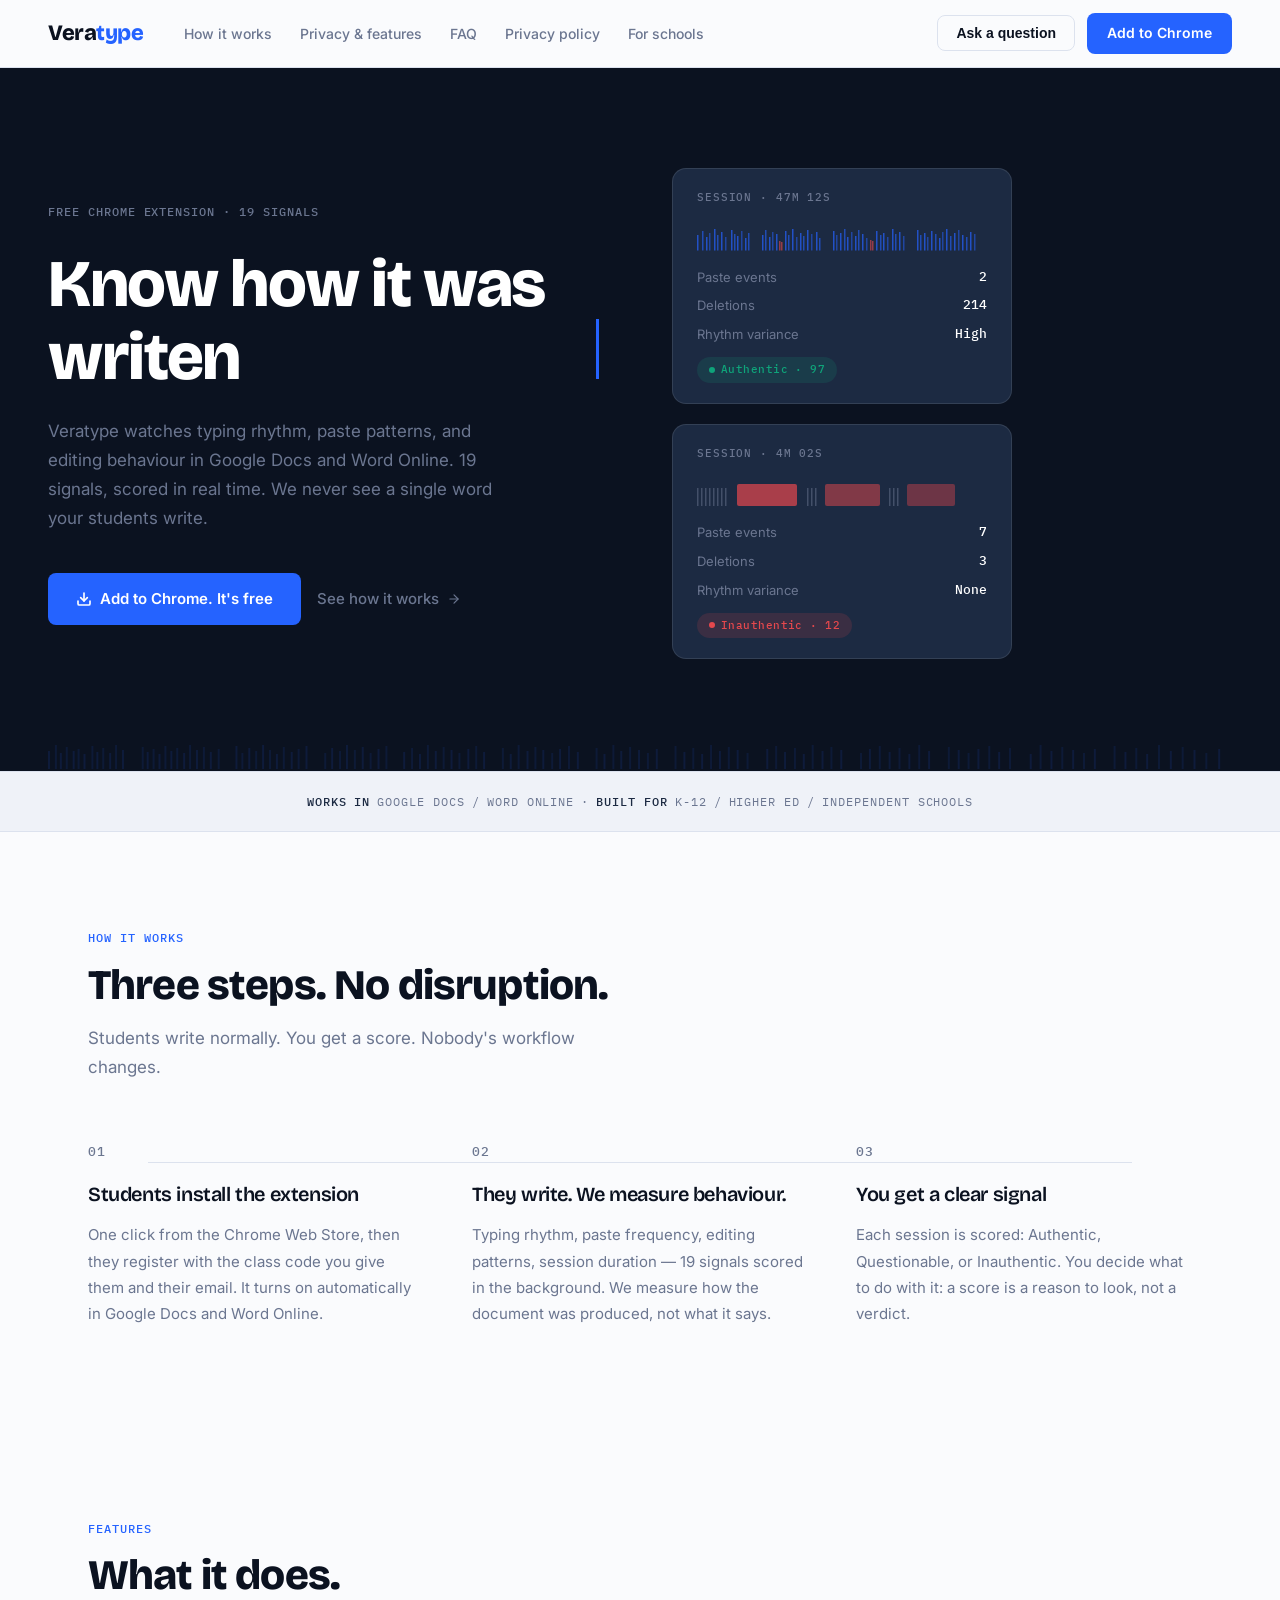
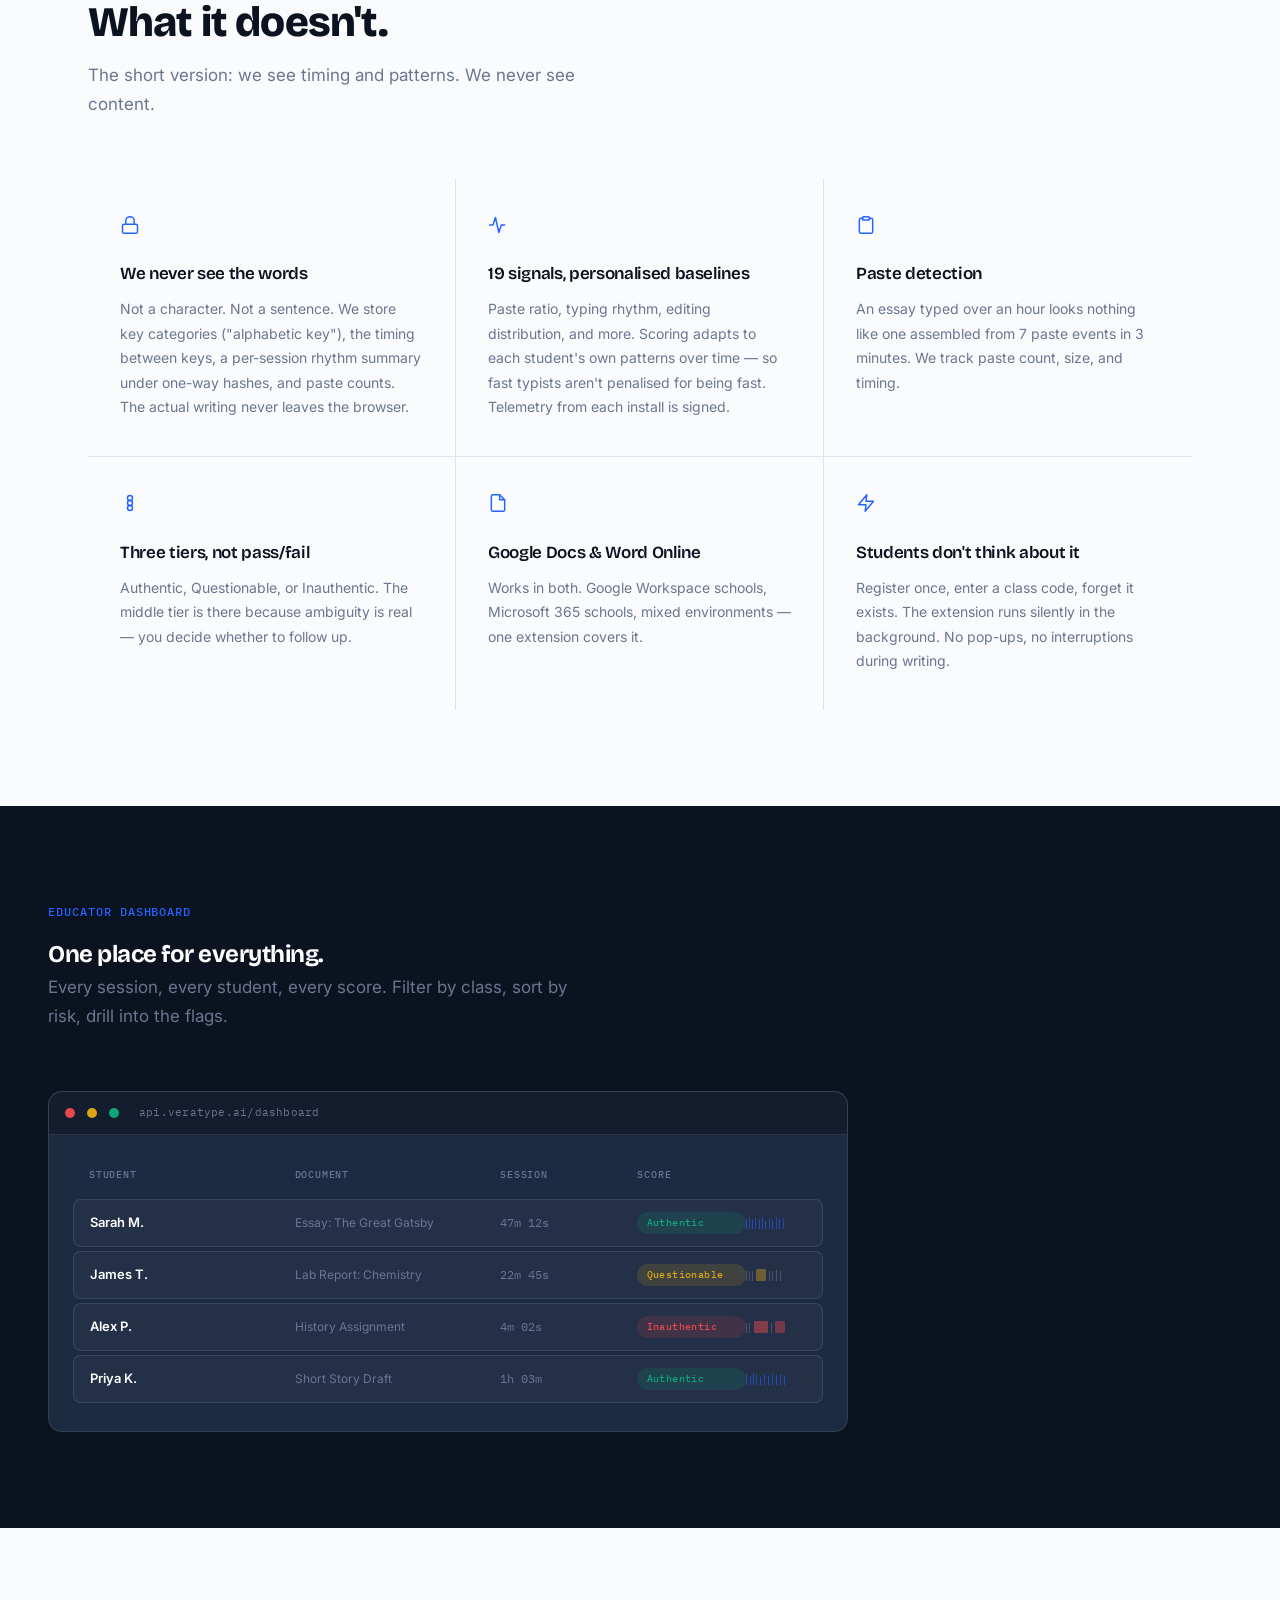
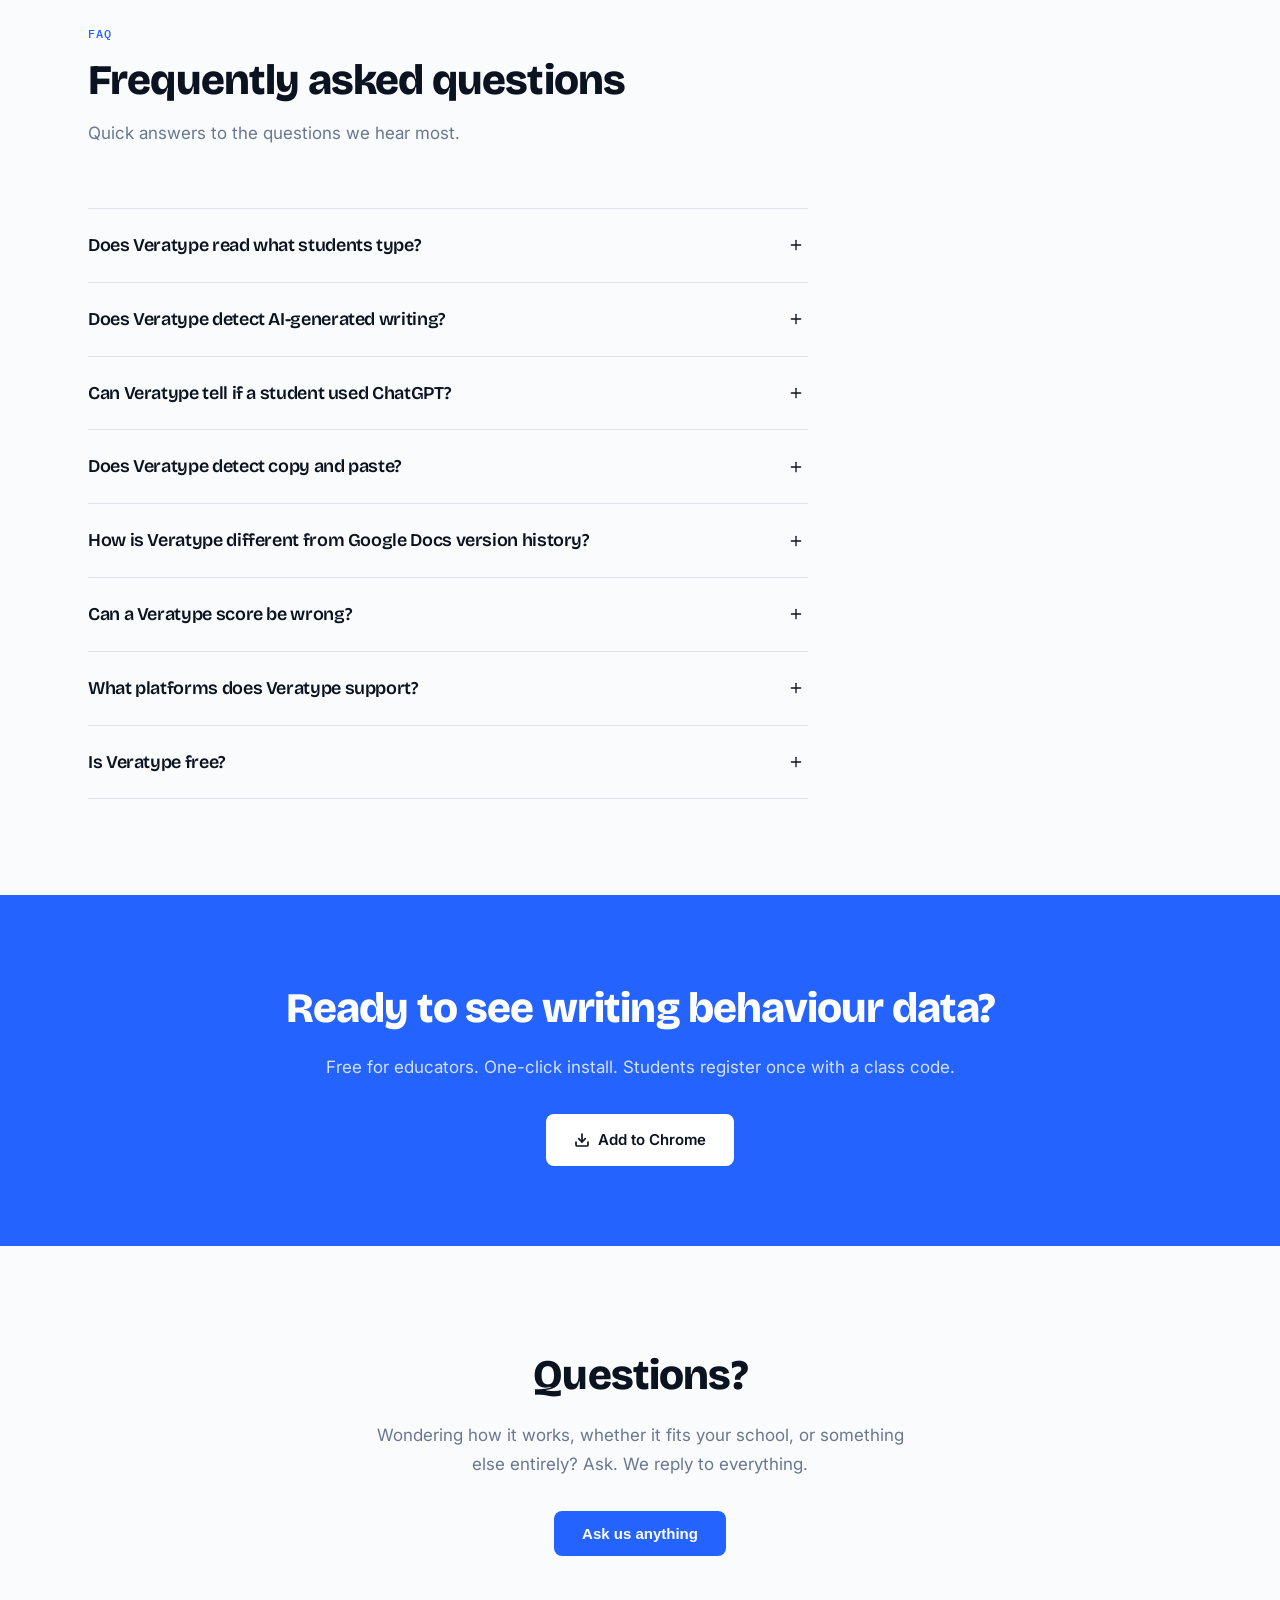
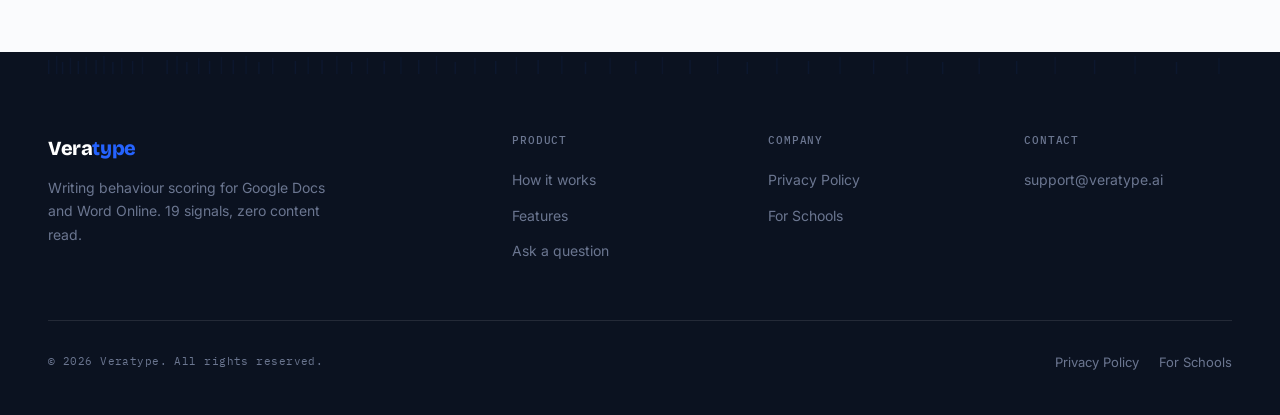
==== commit 3f0d162a: "Merge pull request #14 from Julian-Fowkes/copy/register-with-class-code-2026-11 How it works: studen" ====
--- a/index.html
+++ b/index.html
@@ -1430,7 +1430,7 @@
         <div class="step-item">
           <div class="step-num">01</div>
           <h3>Students install the extension</h3>
-          <p>One click from the Chrome Web Store, register with an email, done. It turns on automatically in Google Docs and Word Online.</p>
+          <p>One click from the Chrome Web Store, then they register with the class code you give them and their email. It turns on automatically in Google Docs and Word Online.</p>
         </div>
         <div class="step-item">
           <div class="step-num">02</div>
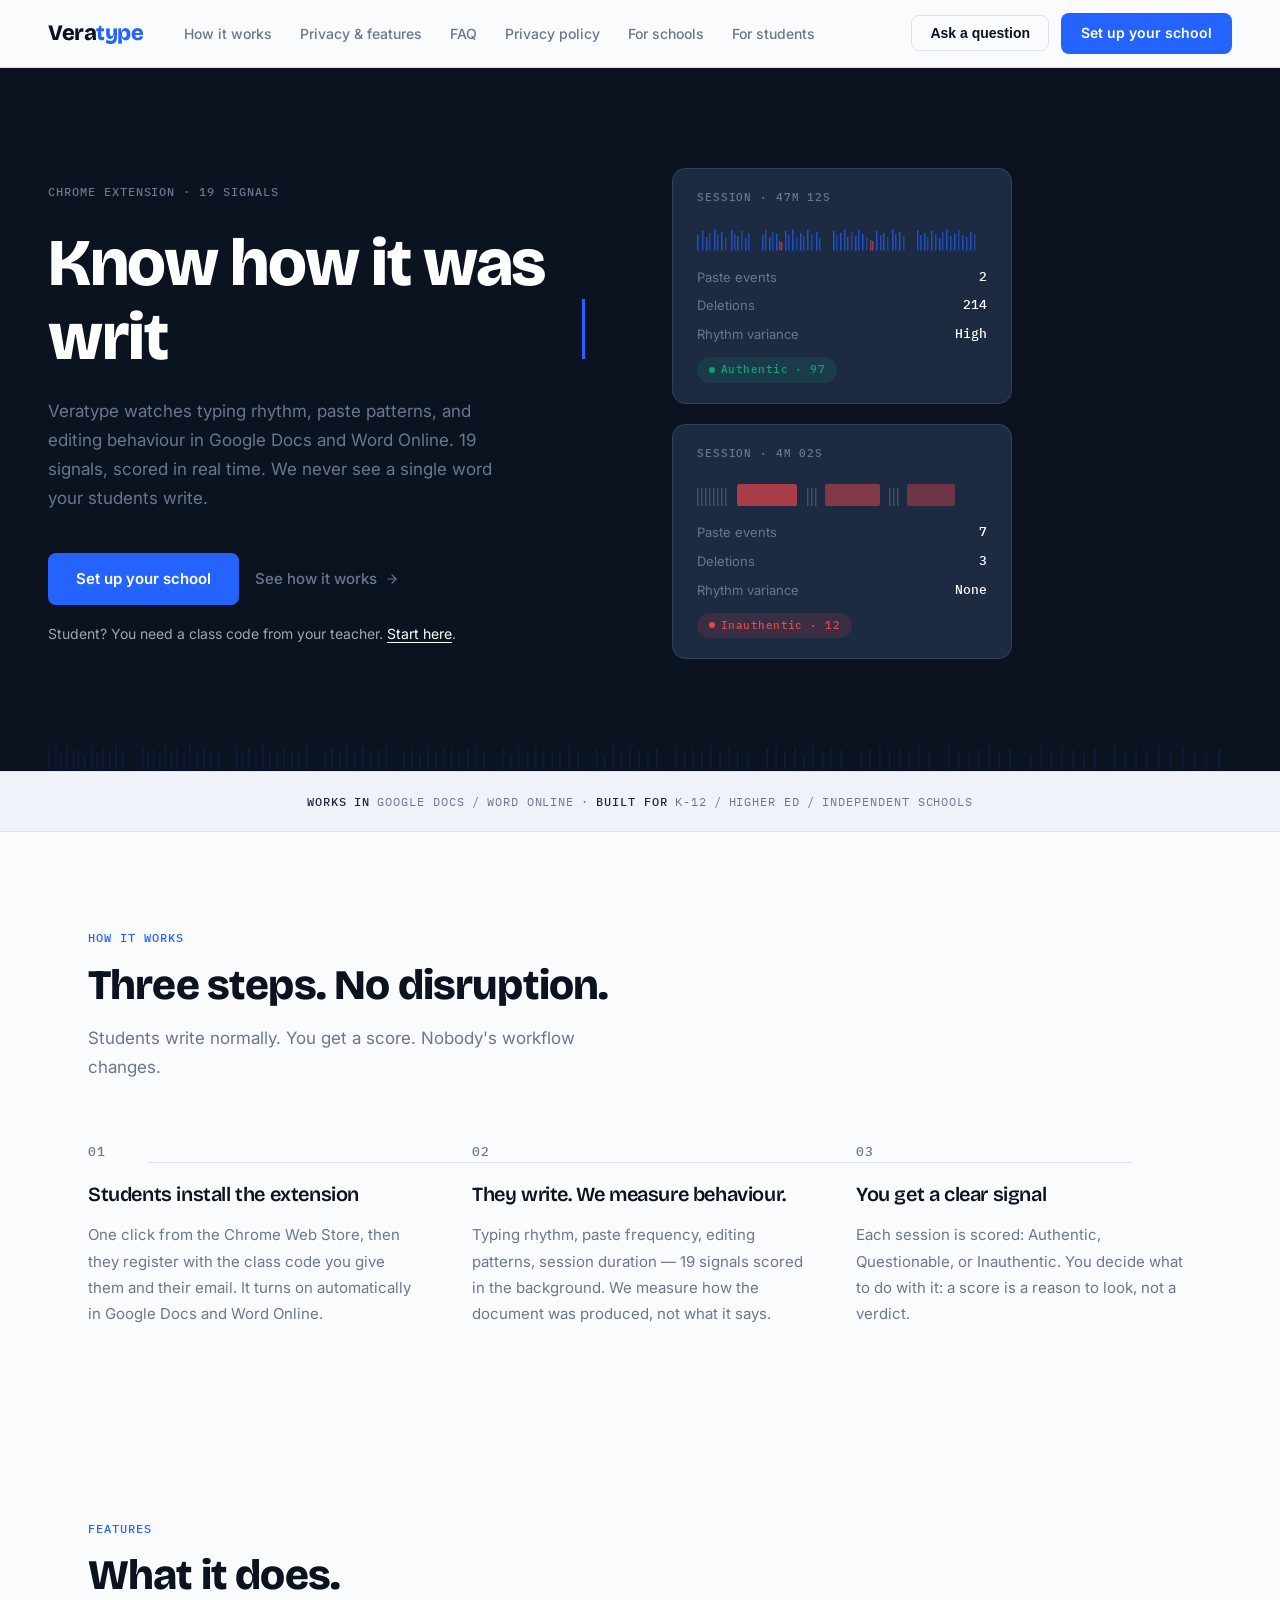
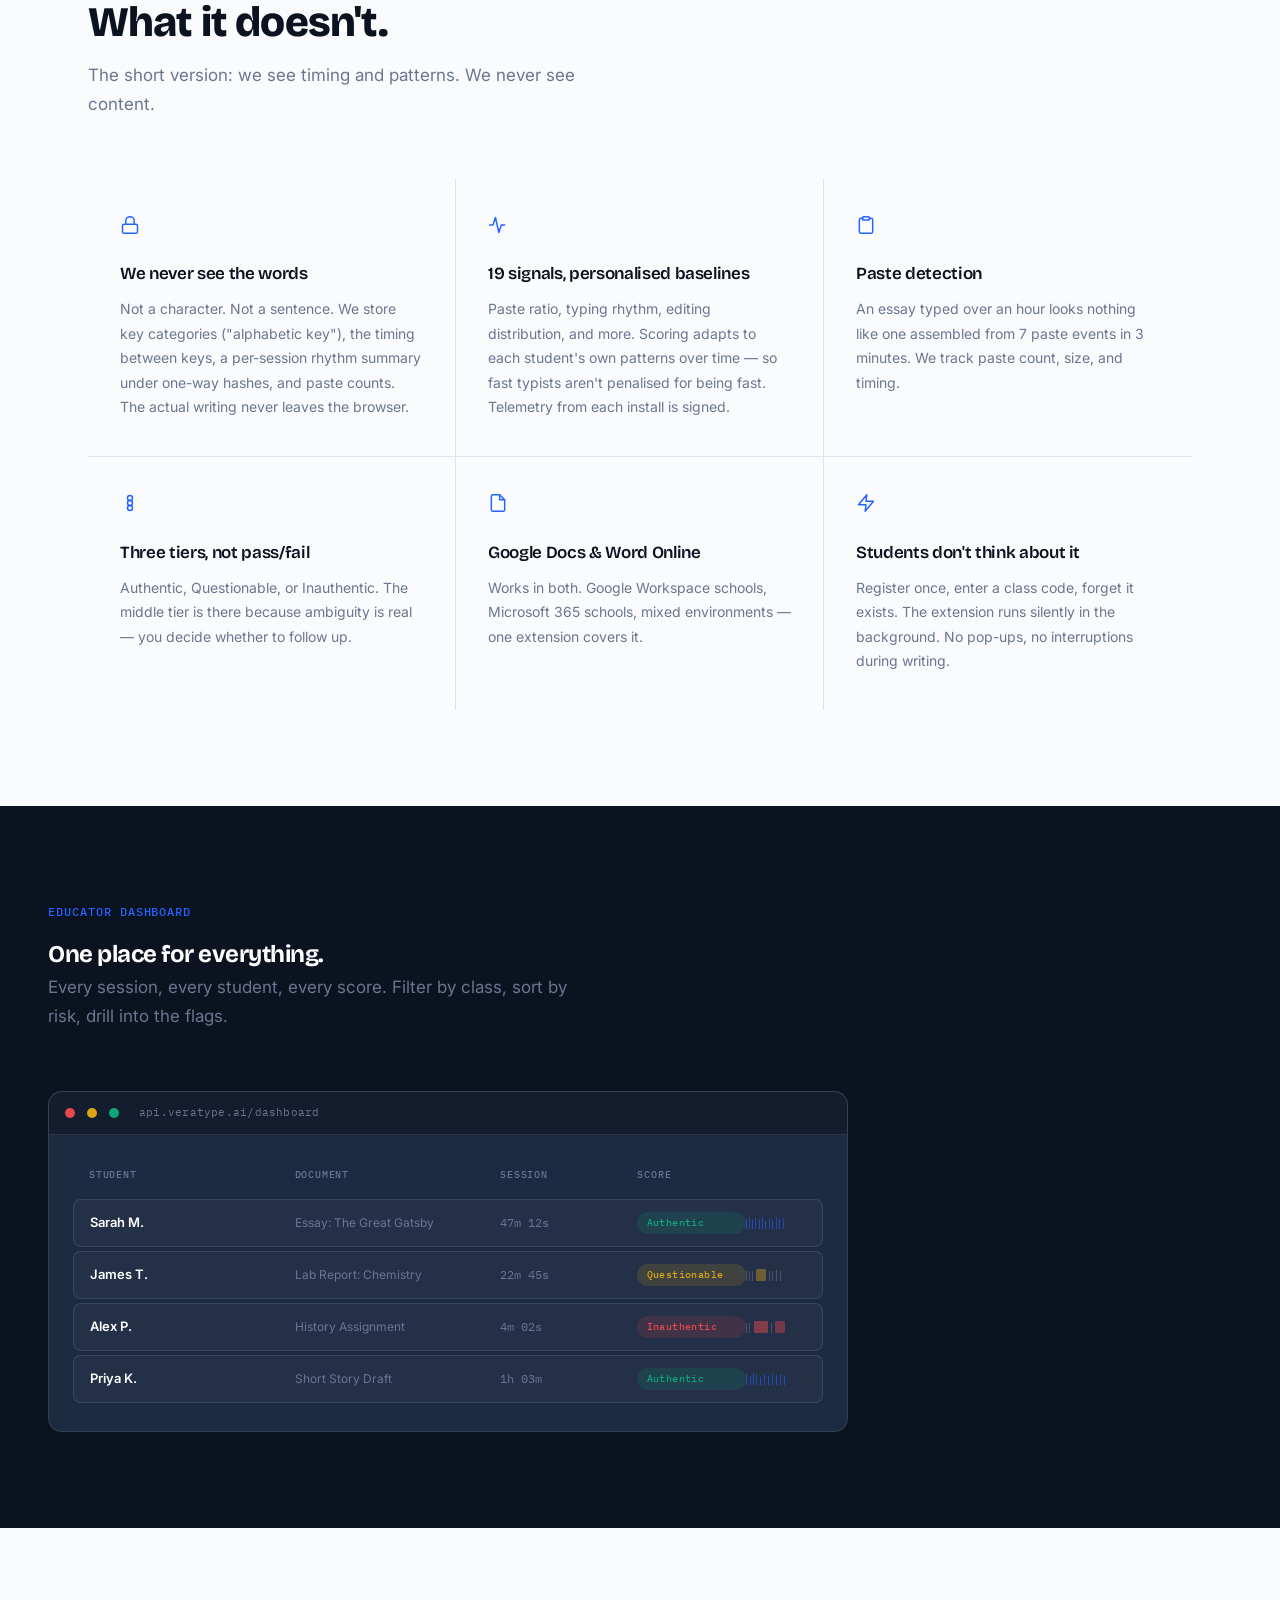
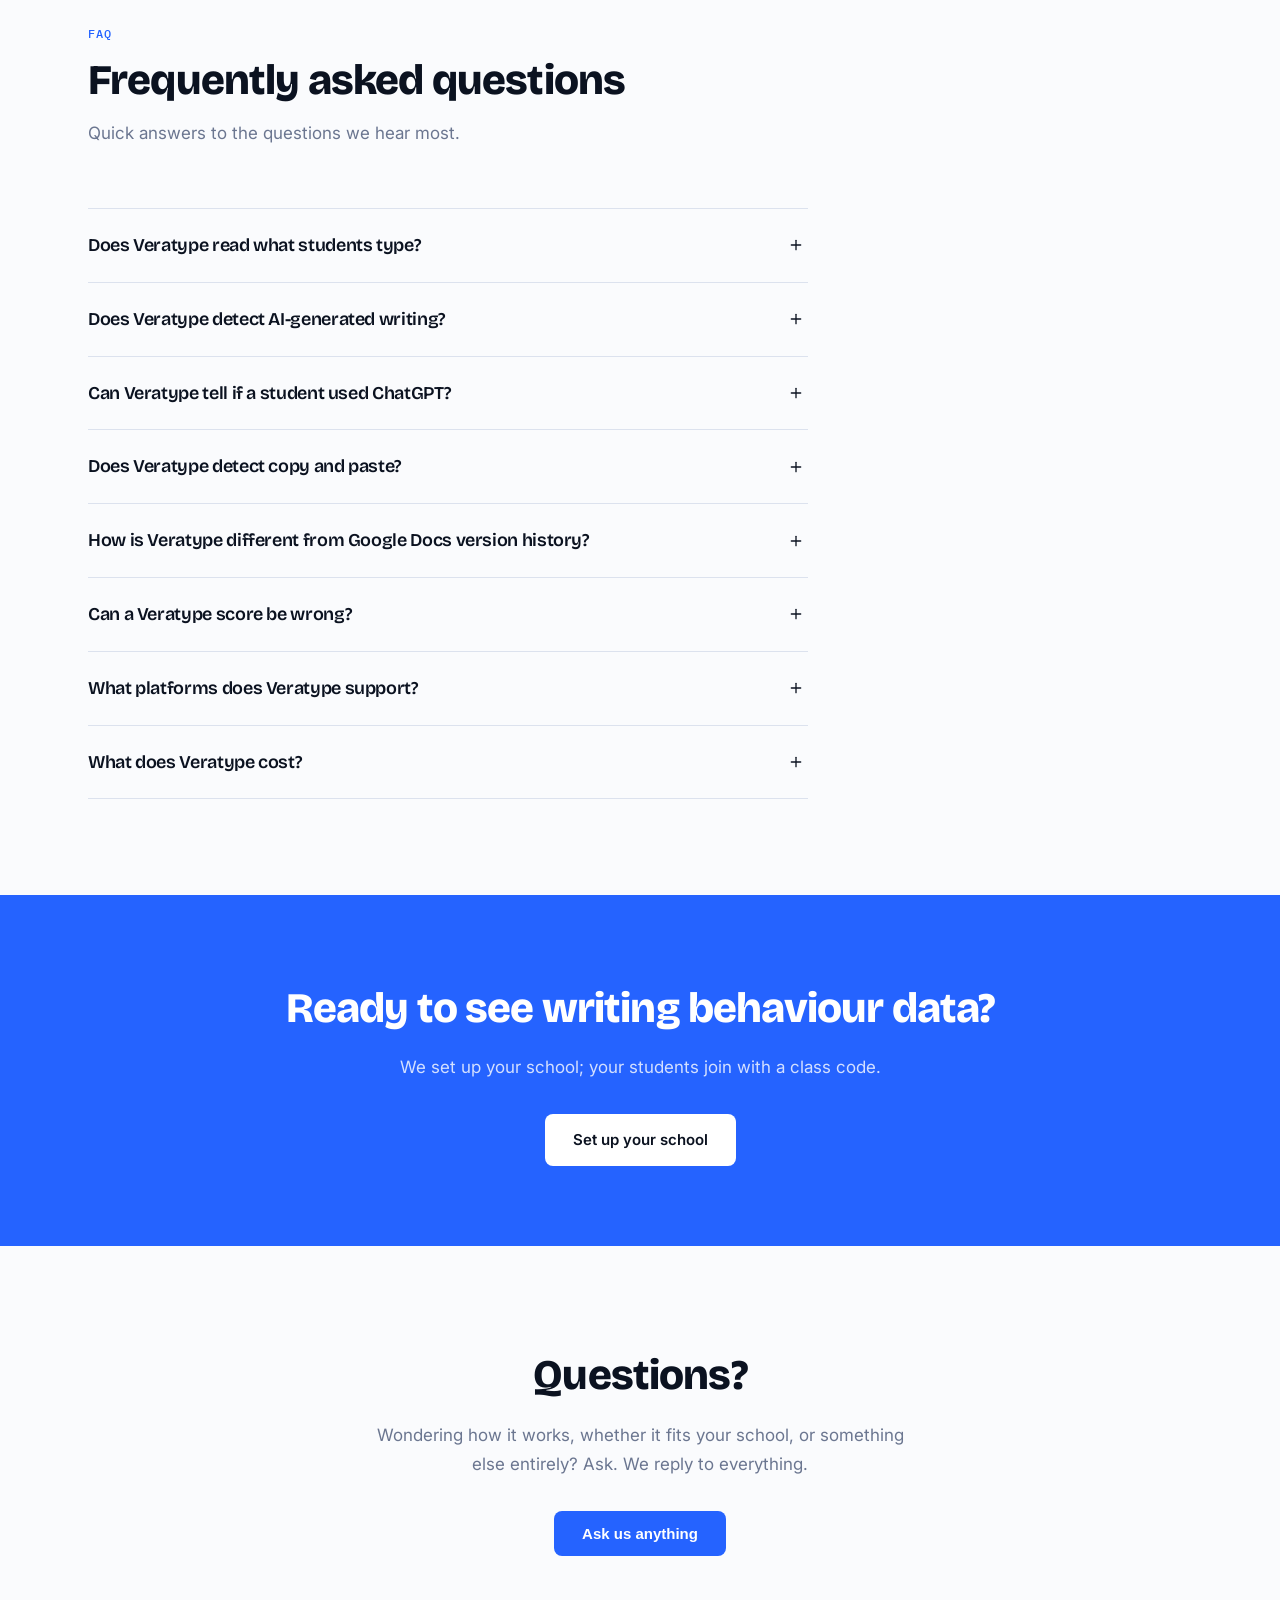
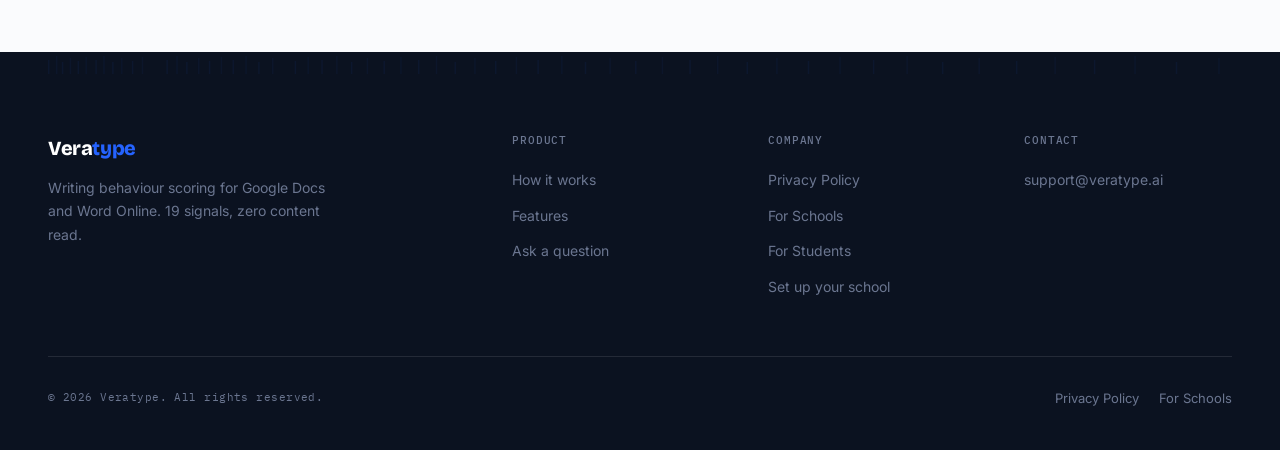
==== commit 4a65e0a8: "Merge pull request #15 from Julian-Fowkes/feat/school-and-student-paths-2026-11 Two paths: "Set up y" ====
--- a/index.html
+++ b/index.html
@@ -4,12 +4,12 @@
   <meta charset="UTF-8" />
   <meta name="viewport" content="width=device-width, initial-scale=1.0" />
   <title>Veratype — Writing Behaviour Scoring for Google Docs & Word Online</title>
-  <meta name="description" content="Veratype scores writing behaviour — typing rhythm, paste patterns, editing flow — across 19 signals in Google Docs and Word Online. Free Chrome extension. Never reads student work." />
+  <meta name="description" content="Veratype scores writing behaviour — typing rhythm, paste patterns, editing flow — across 19 signals in Google Docs and Word Online. Chrome extension. Never reads student work." />
   <link rel="canonical" href="https://veratype.ai/" />
   <!-- Proves to Google Search Console that we own this site. Keep it: removing it un-verifies the property. -->
   <meta name="google-site-verification" content="XEW4a0Z9uH8AMu2yNda2cRHc8w7mqOz5U4ZIixmSzFA" />
   <meta property="og:title" content="Veratype — Writing Behaviour Scoring for Google Docs & Word Online" />
-  <meta property="og:description" content="Scores writing behaviour across 19 signals in Google Docs and Word Online. Free Chrome extension for educators. Never reads student work." />
+  <meta property="og:description" content="Scores writing behaviour across 19 signals in Google Docs and Word Online. Chrome extension for educators. Never reads student work." />
   <meta property="og:type" content="website" />
   <meta property="og:url" content="https://veratype.ai/" />
   <meta property="og:image" content="https://veratype.ai/og-image.png" />
@@ -19,7 +19,7 @@
   <meta property="og:site_name" content="Veratype" />
   <meta name="twitter:card" content="summary_large_image" />
   <meta name="twitter:title" content="Veratype — Writing Behaviour Scoring for Google Docs & Word Online" />
-  <meta name="twitter:description" content="Scores writing behaviour across 19 signals in Google Docs and Word Online. Free Chrome extension. Never reads student work." />
+  <meta name="twitter:description" content="Scores writing behaviour across 19 signals in Google Docs and Word Online. Chrome extension. Never reads student work." />
   <meta name="twitter:image" content="https://veratype.ai/og-image.png" />
   <meta name="twitter:image:alt" content="Veratype — Writing Behaviour Scoring for Google Docs and Word Online" />
   <meta name="theme-color" content="#0B1220" />
@@ -129,15 +129,15 @@
           "name": "What platforms does Veratype support?",
           "acceptedAnswer": {
             "@type": "Answer",
-            "text": "Veratype works in Google Docs and Word Online (including word.office.com, word.cloud.microsoft, SharePoint, and OneDrive) via a free Chrome extension."
+            "text": "Veratype works in Google Docs and Word Online (including word.office.com, word.cloud.microsoft, SharePoint, and OneDrive) via a Chrome extension."
           }
         },
         {
           "@type": "Question",
-          "name": "Is Veratype free?",
+          "name": "What does Veratype cost?",
           "acceptedAnswer": {
             "@type": "Answer",
-            "text": "Yes. The Chrome extension is free for students and educators. School-wide and district licensing is available — contact us for details."
+            "text": "Please email support@veratype.ai with your head count for pricing."
           }
         }
       ]
@@ -343,6 +343,9 @@
     }
     .btn-hero-secondary:hover { color: #fff; }
 
+    .hero-student { margin-top: 18px; font-size: 14px; color: rgba(255,255,255,0.62); }
+    .hero-student a { color: #fff; text-decoration: underline; text-underline-offset: 3px; }
+
     /* Hero demo cards */
     .hero-visual {
       display: flex;
@@ -972,6 +975,16 @@
       cursor: pointer;
       padding: 8px;
       color: var(--ink);
+    }
+
+    /* The full bar needs about 1,200px (six links and two buttons). Below
+       that the links move into the menu, instead of every label wrapping onto
+       two lines as they did. */
+    .nav-links a, .nav-right a, .nav-right button { white-space: nowrap; }
+    @media (max-width: 1200px) {
+      .nav-links { display: none; }
+      .nav-toggle { display: block; }
+      .nav-right .btn-ghost { display: none; }
     }
 
     @media (max-width: 960px) {
@@ -1114,11 +1127,12 @@
         <li><a href="#faq">FAQ</a></li>
         <li><a href="/privacy">Privacy policy</a></li>
         <li><a href="/trust">For schools</a></li>
+        <li><a href="/students">For students</a></li>
       </ul>
     </div>
     <div class="nav-right">
       <button type="button" class="btn-ghost" id="open-modal-nav">Ask a question</button>
-      <a href="https://chromewebstore.google.com/detail/dfjbbmkhmiplmnpcpoeijcimiajknmea" class="btn-primary" target="_blank" rel="noopener">Add to Chrome</a>
+      <a href="/get-started" class="btn-primary">Set up your school</a>
       <button type="button" class="nav-toggle" id="nav-toggle" aria-label="Toggle menu" aria-expanded="false">
         <svg width="24" height="24" viewBox="0 0 24 24" fill="none" stroke="currentColor" stroke-width="2" stroke-linecap="round"><line x1="3" y1="6" x2="21" y2="6"/><line x1="3" y1="12" x2="21" y2="12"/><line x1="3" y1="18" x2="21" y2="18"/></svg>
       </button>
@@ -1130,6 +1144,8 @@
     <a href="#faq">FAQ</a>
     <a href="/privacy">Privacy policy</a>
     <a href="/trust">For schools</a>
+    <a href="/students">For students</a>
+    <a href="/get-started">Set up your school</a>
     <a href="#" id="open-modal-mobile">Ask a question</a>
   </div>
 
@@ -1138,7 +1154,7 @@
   <div class="hero">
     <div class="hero-inner">
       <div class="hero-content">
-        <div class="hero-eyebrow">FREE CHROME EXTENSION &middot; 19 SIGNALS</div>
+        <div class="hero-eyebrow">CHROME EXTENSION &middot; 19 SIGNALS</div>
         <div class="hero-headline-wrap" aria-hidden="true">
           <h1 class="hero-headline-animated" id="hero-headline">Know how it was written. Not what.</h1>
         </div>
@@ -1147,15 +1163,15 @@
           Veratype watches typing rhythm, paste patterns, and editing behaviour in Google Docs and Word Online. 19 signals, scored in real time. We never see a single word your students write.
         </p>
         <div class="hero-actions">
-          <a href="https://chromewebstore.google.com/detail/dfjbbmkhmiplmnpcpoeijcimiajknmea" class="btn-hero-primary" target="_blank" rel="noopener">
-            <svg width="16" height="16" viewBox="0 0 24 24" fill="none" stroke="currentColor" stroke-width="2.5" stroke-linecap="round" stroke-linejoin="round"><path d="M21 15v4a2 2 0 0 1-2 2H5a2 2 0 0 1-2-2v-4"/><polyline points="7 10 12 15 17 10"/><line x1="12" y1="15" x2="12" y2="3"/></svg>
-            Add to Chrome. It's free
+          <a href="/get-started" class="btn-hero-primary">
+            Set up your school
           </a>
           <a href="#how-it-works" class="btn-hero-secondary">
             See how it works
             <svg width="14" height="14" viewBox="0 0 24 24" fill="none" stroke="currentColor" stroke-width="2" stroke-linecap="round" stroke-linejoin="round"><line x1="5" y1="12" x2="19" y2="12"/><polyline points="12 5 19 12 12 19"/></svg>
           </a>
         </div>
+        <p class="hero-student">Student? You need a class code from your teacher. <a href="/students">Start here</a>.</p>
       </div>
       <div class="hero-visual">
         <!-- Card A: Authentic -->
@@ -1586,11 +1602,11 @@
         </details>
         <details>
           <summary>What platforms does Veratype support?<span class="faq-indicator"><svg width="16" height="16" viewBox="0 0 24 24" fill="none" stroke="currentColor" stroke-width="2" stroke-linecap="round"><line x1="12" y1="5" x2="12" y2="19"/><line x1="5" y1="12" x2="19" y2="12"/></svg></span></summary>
-          <div>Veratype works in Google Docs and Word Online (including word.office.com, word.cloud.microsoft, SharePoint, and OneDrive) via a free Chrome extension.</div>
+          <div>Veratype works in Google Docs and Word Online (including word.office.com, word.cloud.microsoft, SharePoint, and OneDrive) via a Chrome extension.</div>
         </details>
         <details>
-          <summary>Is Veratype free?<span class="faq-indicator"><svg width="16" height="16" viewBox="0 0 24 24" fill="none" stroke="currentColor" stroke-width="2" stroke-linecap="round"><line x1="12" y1="5" x2="12" y2="19"/><line x1="5" y1="12" x2="19" y2="12"/></svg></span></summary>
-          <div>Yes. The Chrome extension is free for students and educators. School-wide and district licensing is available — contact us for details.</div>
+          <summary>What does Veratype cost?<span class="faq-indicator"><svg width="16" height="16" viewBox="0 0 24 24" fill="none" stroke="currentColor" stroke-width="2" stroke-linecap="round"><line x1="12" y1="5" x2="12" y2="19"/><line x1="5" y1="12" x2="19" y2="12"/></svg></span></summary>
+          <div>Please email <a href="mailto:support@veratype.ai">support@veratype.ai</a> with your head count for pricing.</div>
         </details>
       </div>
     </div>
@@ -1599,10 +1615,9 @@
   <!-- CTA BAND -->
   <div class="cta-band">
     <h2>Ready to see writing behaviour data?</h2>
-    <p>Free for educators. One-click install. Students register once with a class code.</p>
-    <a href="https://chromewebstore.google.com/detail/dfjbbmkhmiplmnpcpoeijcimiajknmea" class="btn-cta-white" target="_blank" rel="noopener">
-      <svg width="16" height="16" viewBox="0 0 24 24" fill="none" stroke="currentColor" stroke-width="2.5" stroke-linecap="round" stroke-linejoin="round"><path d="M21 15v4a2 2 0 0 1-2 2H5a2 2 0 0 1-2-2v-4"/><polyline points="7 10 12 15 17 10"/><line x1="12" y1="15" x2="12" y2="3"/></svg>
-      Add to Chrome
+    <p>We set up your school; your students join with a class code.</p>
+    <a href="/get-started" class="btn-cta-white">
+      Set up your school
     </a>
   </div>
 
@@ -1719,6 +1734,8 @@
         <ul>
           <li><a href="/privacy">Privacy Policy</a></li>
           <li><a href="/trust">For Schools</a></li>
+          <li><a href="/students">For Students</a></li>
+          <li><a href="/get-started">Set up your school</a></li>
         </ul>
       </div>
       <div class="footer-col">
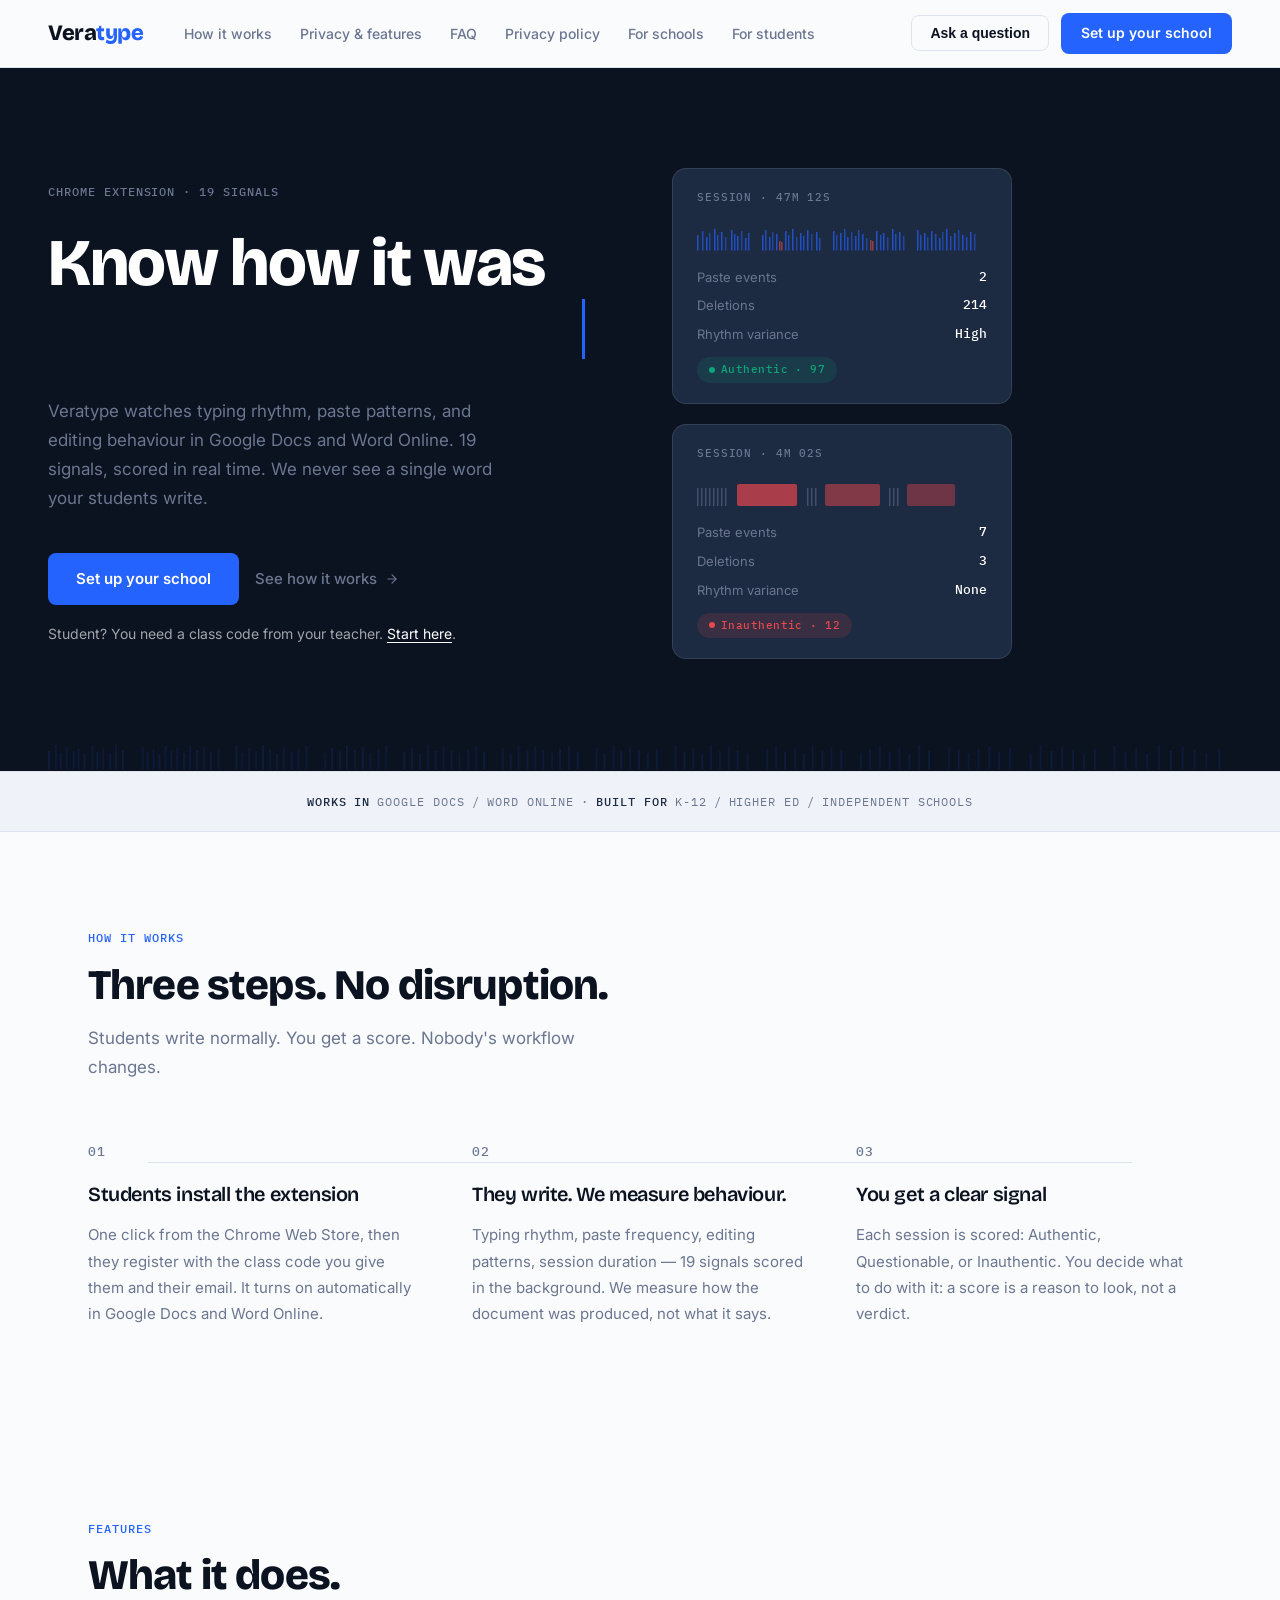
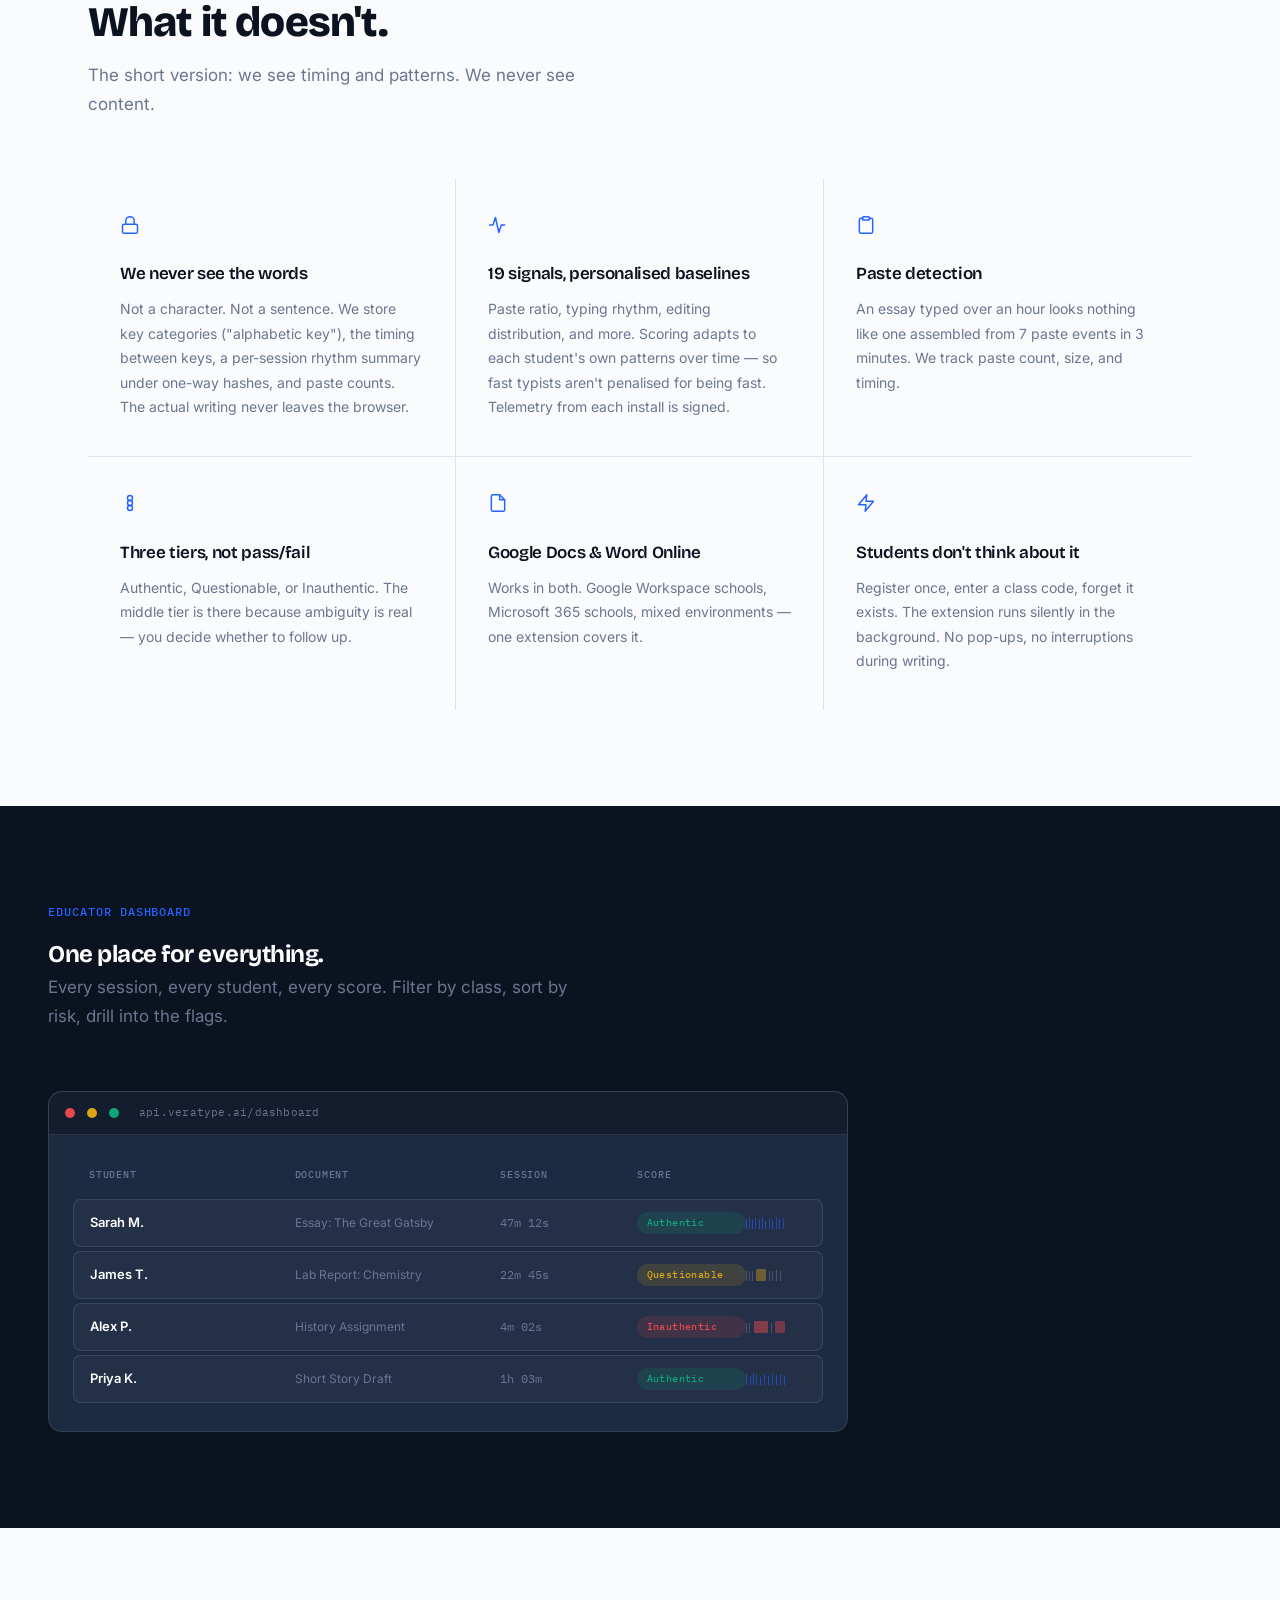
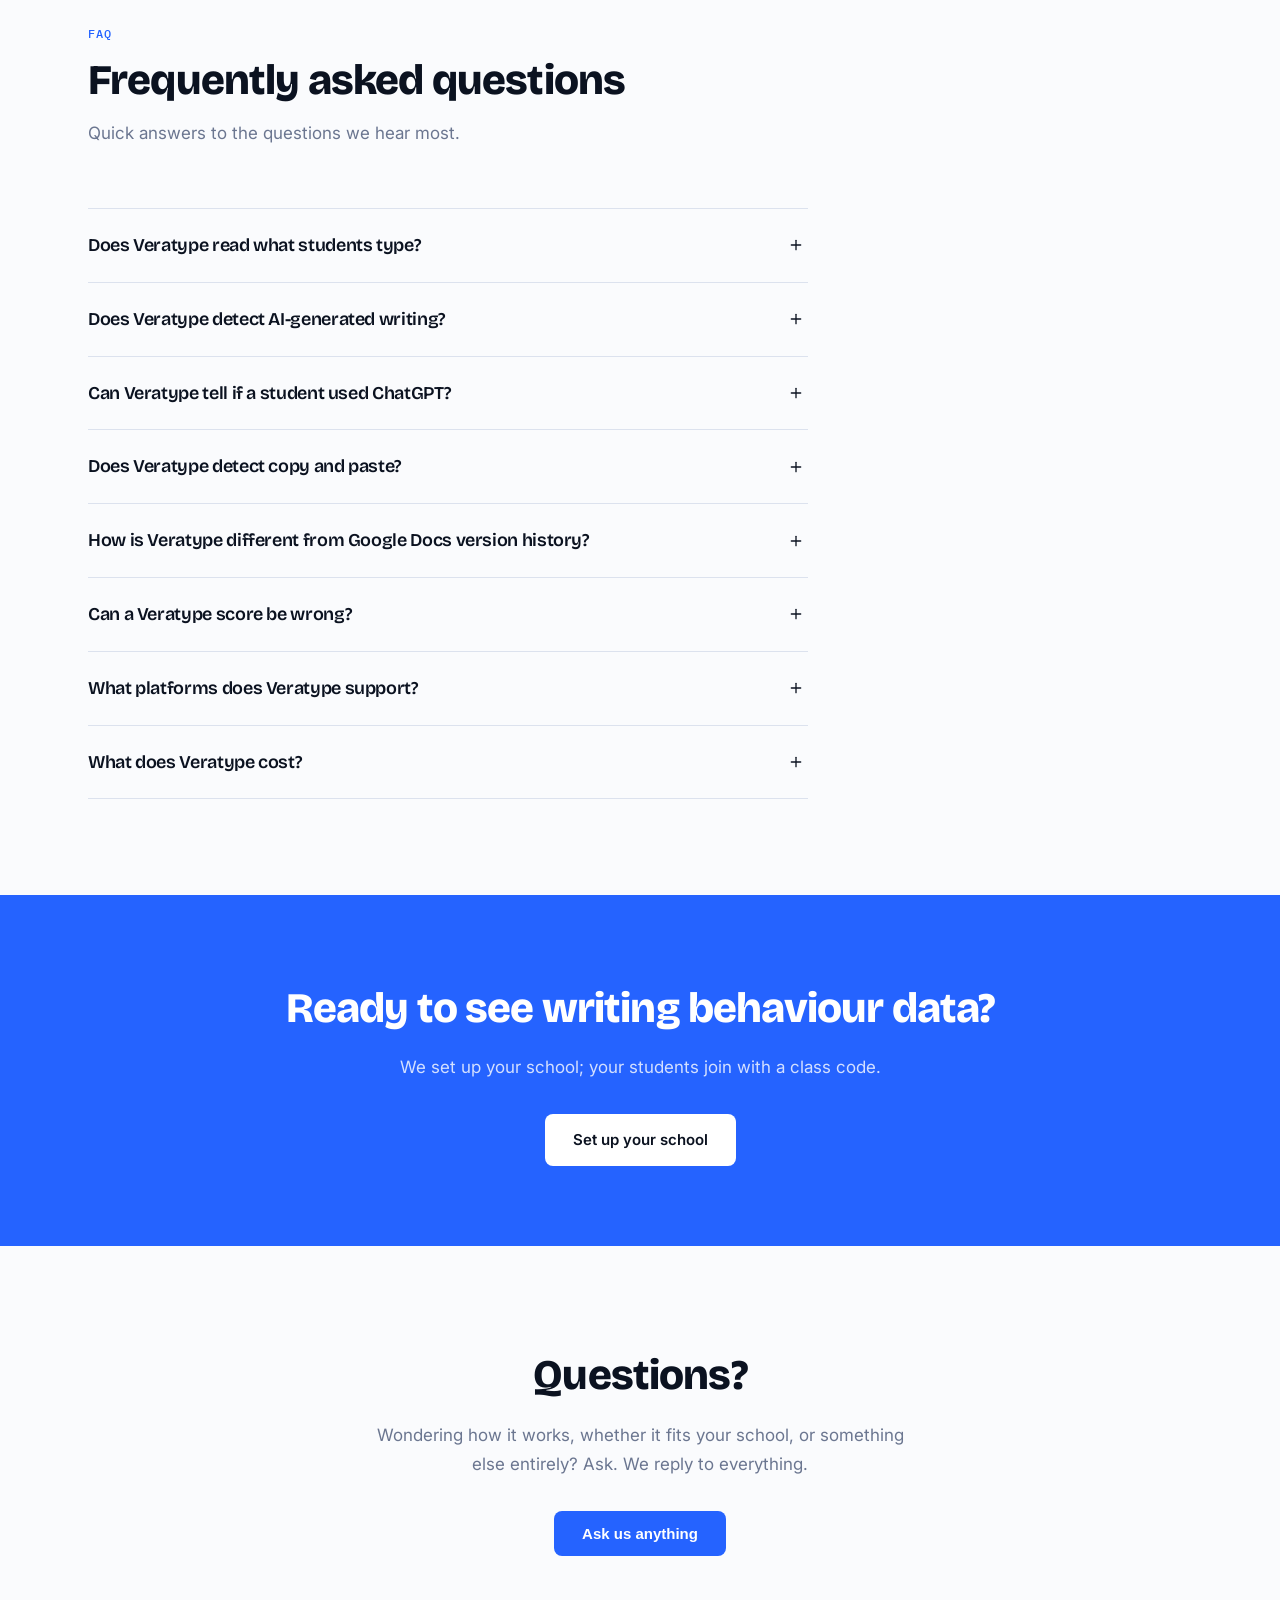
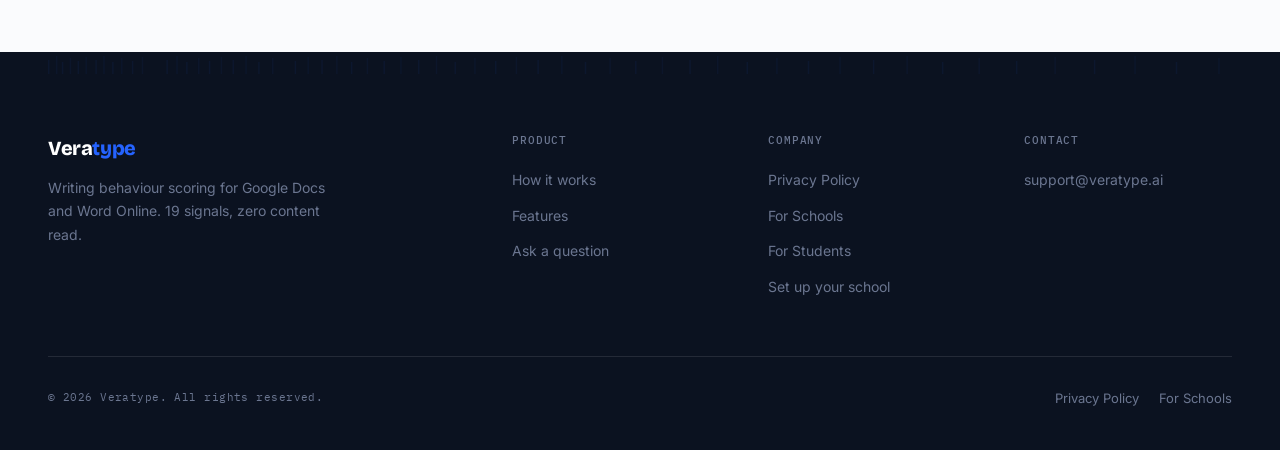
==== commit 33f853b7: "Contact form: plain message for an over-long question; drop a stale comment Round-6 review, site ite" ====
--- a/index.html
+++ b/index.html
@@ -1641,11 +1641,11 @@
       <form id="contact-form" method="post" novalidate>
         <div class="modal-field">
           <label for="contact-email">Your email</label>
-          <input type="email" id="contact-email" name="email" placeholder="you@example.com" autocomplete="email" />
+          <input type="email" id="contact-email" name="email" placeholder="you@example.com" autocomplete="email" maxlength="254" />
         </div>
         <div class="modal-field">
           <label for="contact-question">Your question</label>
-          <textarea id="contact-question" name="question" placeholder="What would you like to know?" rows="4"></textarea>
+          <textarea id="contact-question" name="question" placeholder="What would you like to know?" rows="4" maxlength="2000"></textarea>
         </div>
         <button type="submit" id="contact-submit" class="modal-submit" disabled>Send question</button>
         <p class="modal-status" id="modal-status"></p>
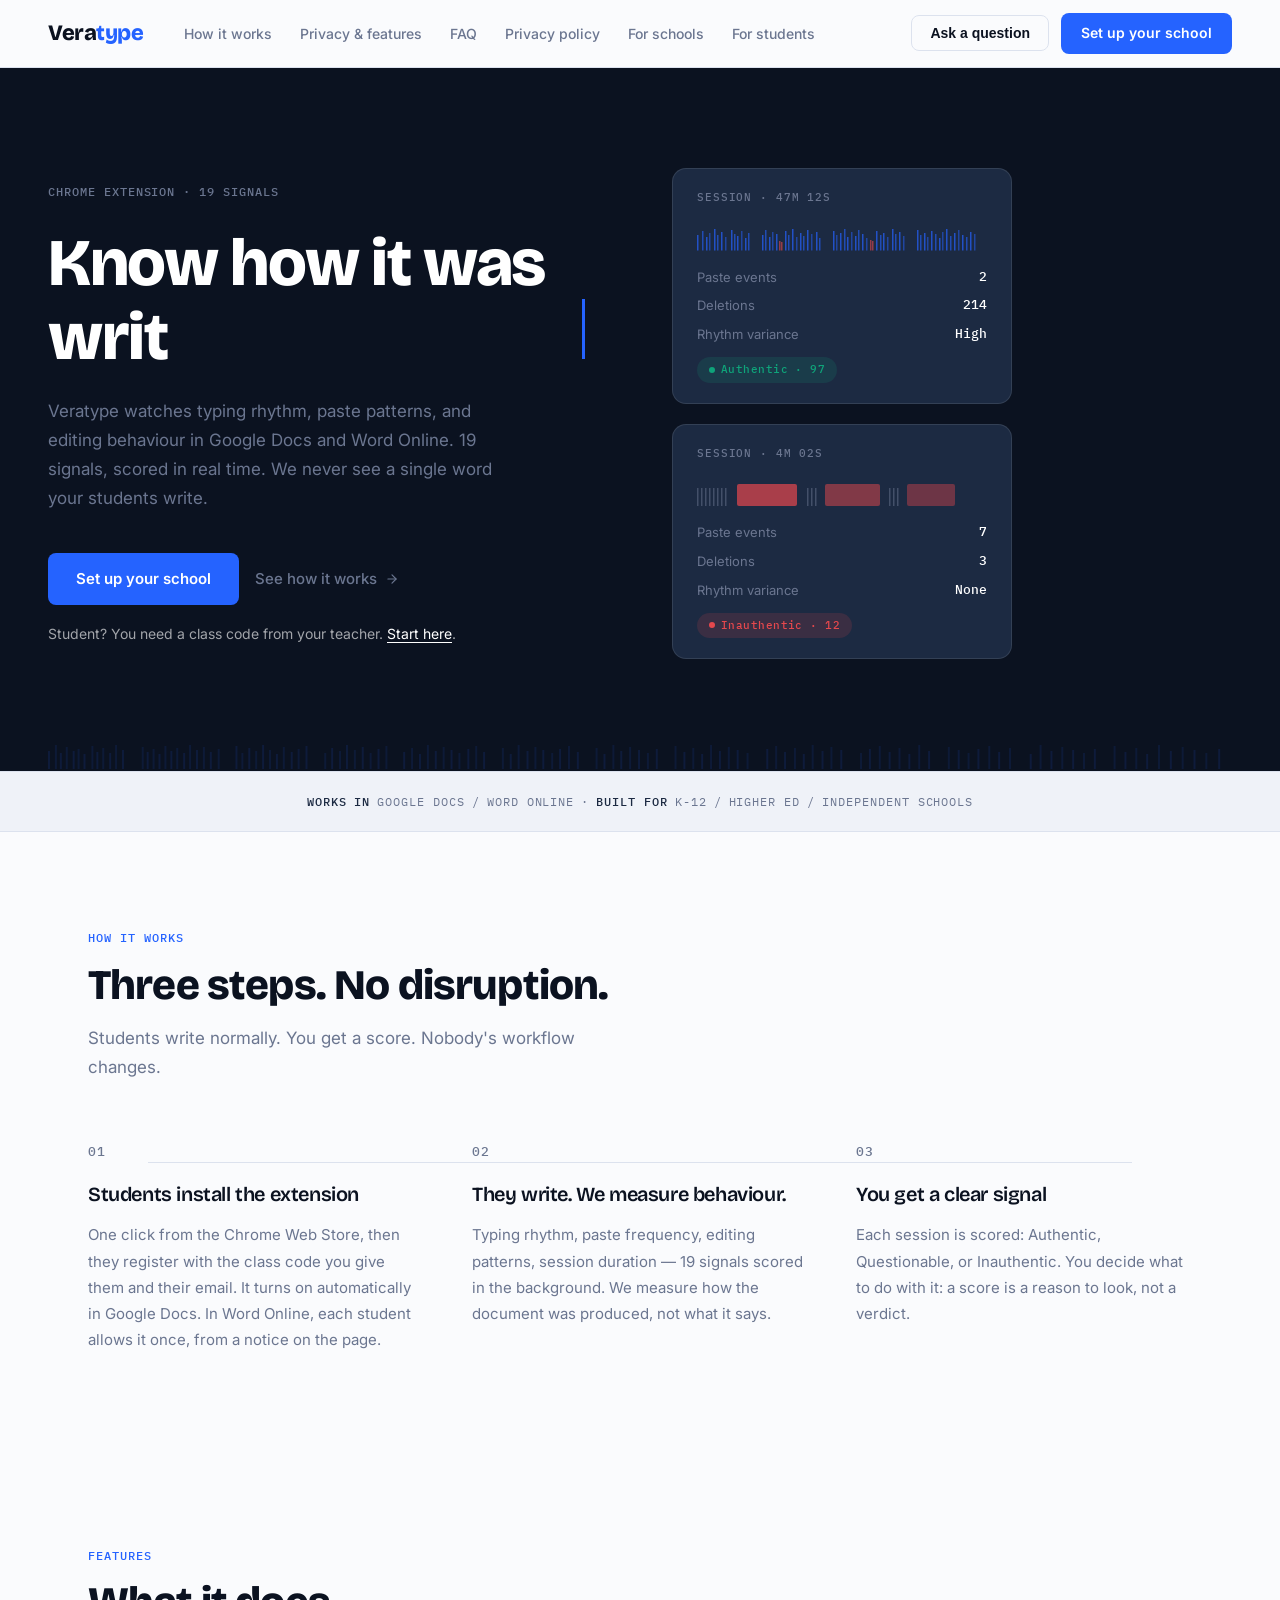
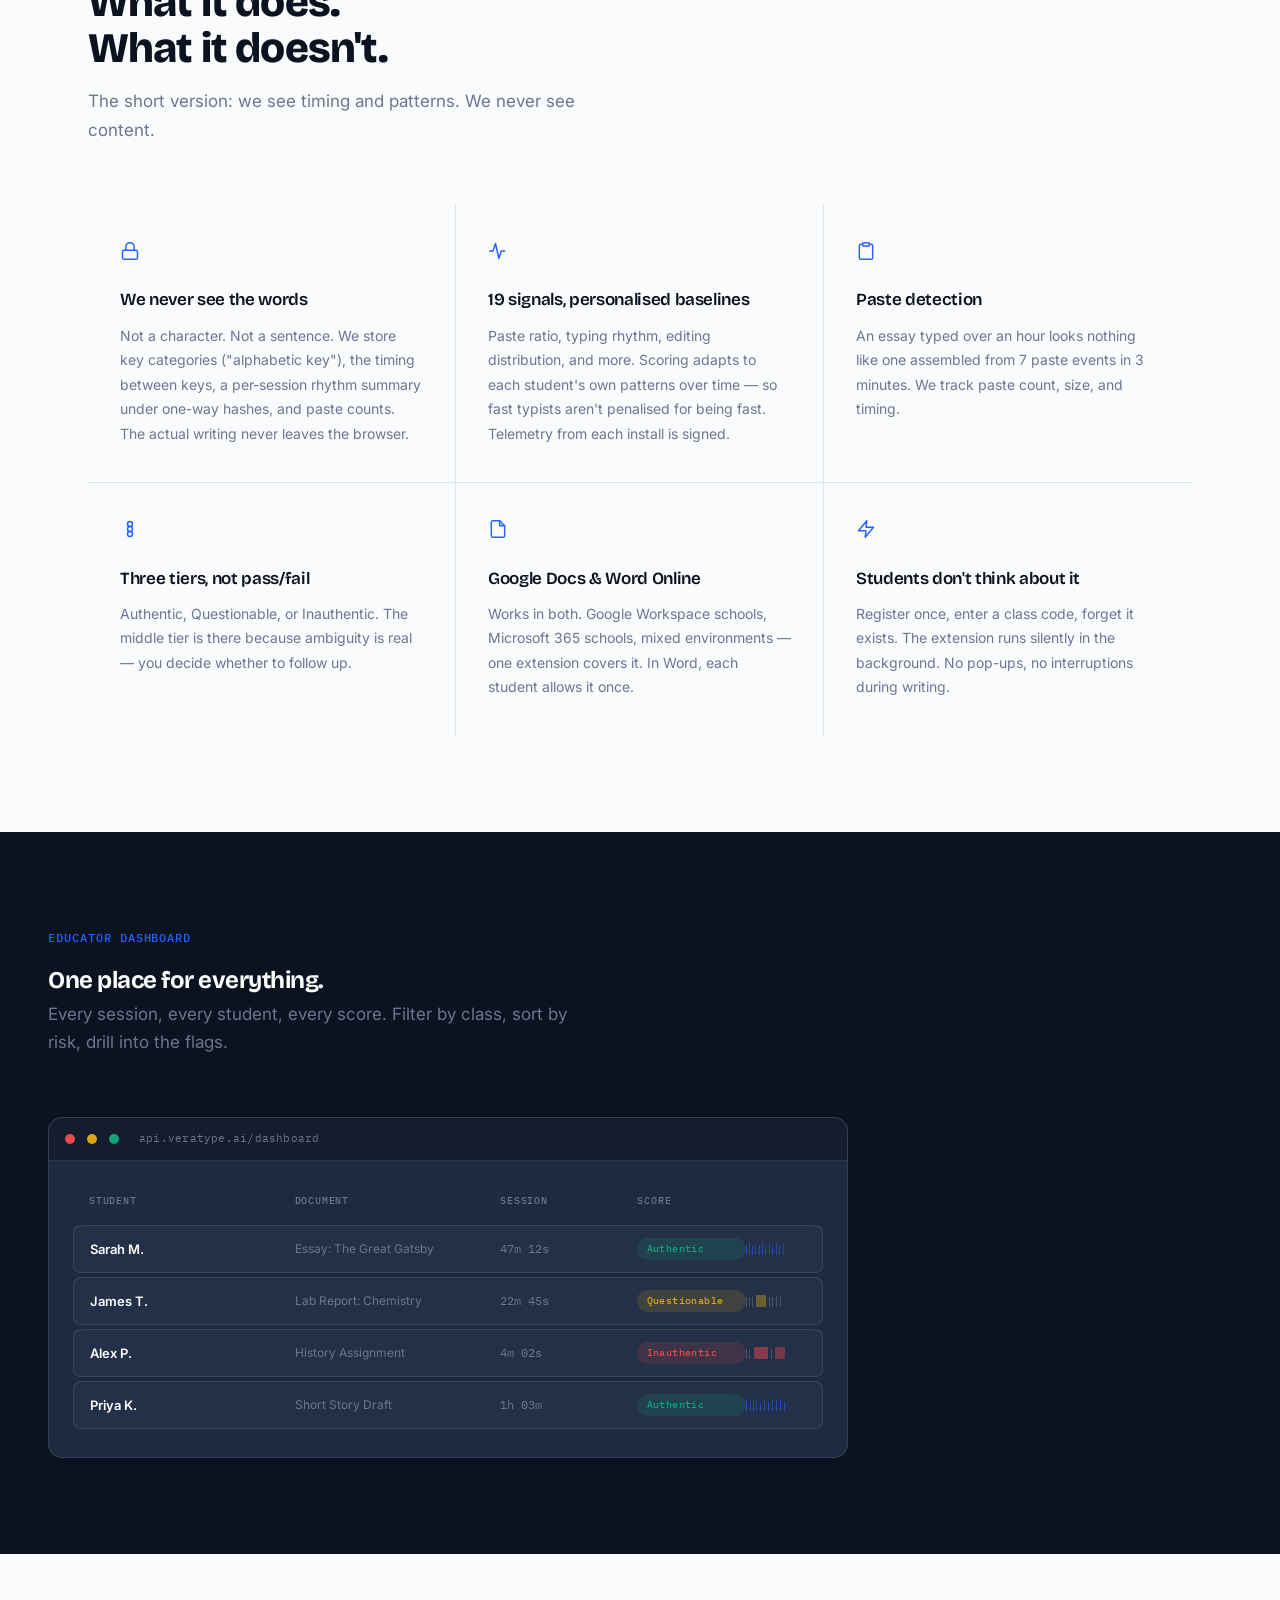
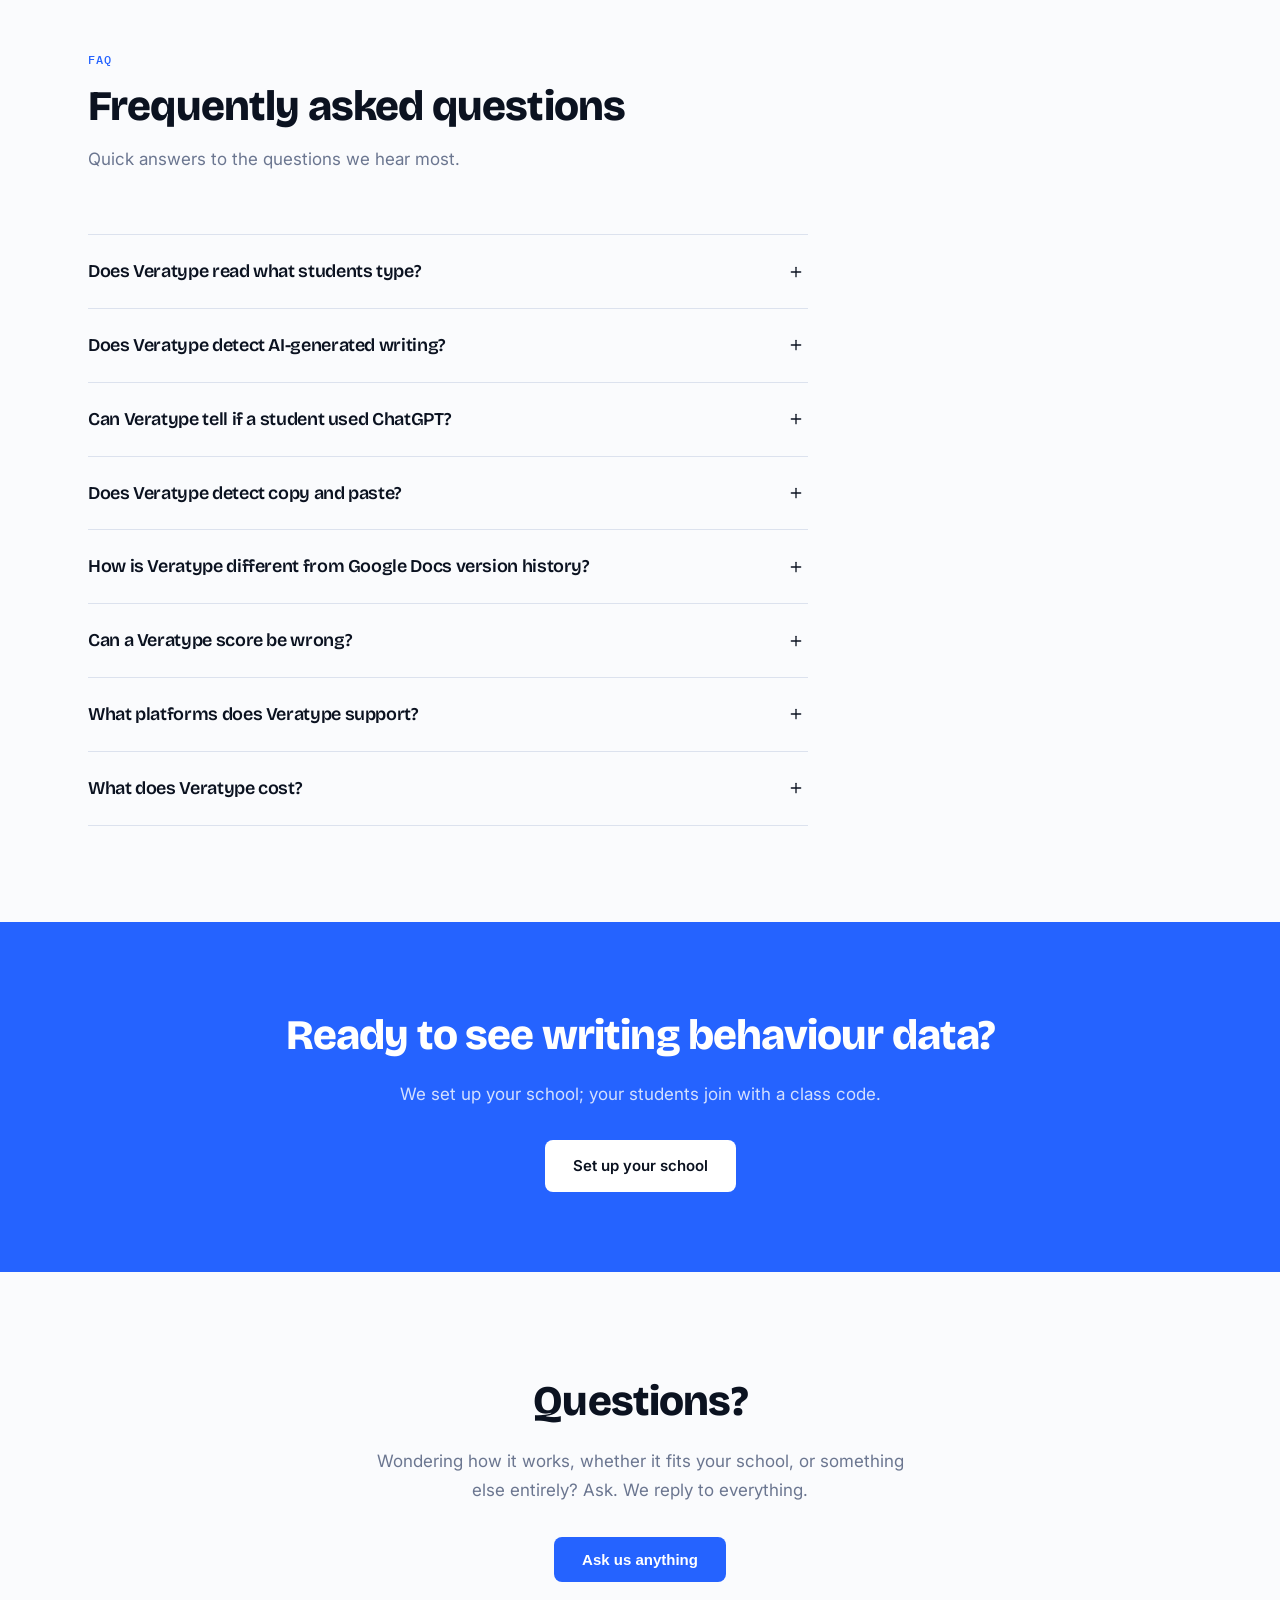
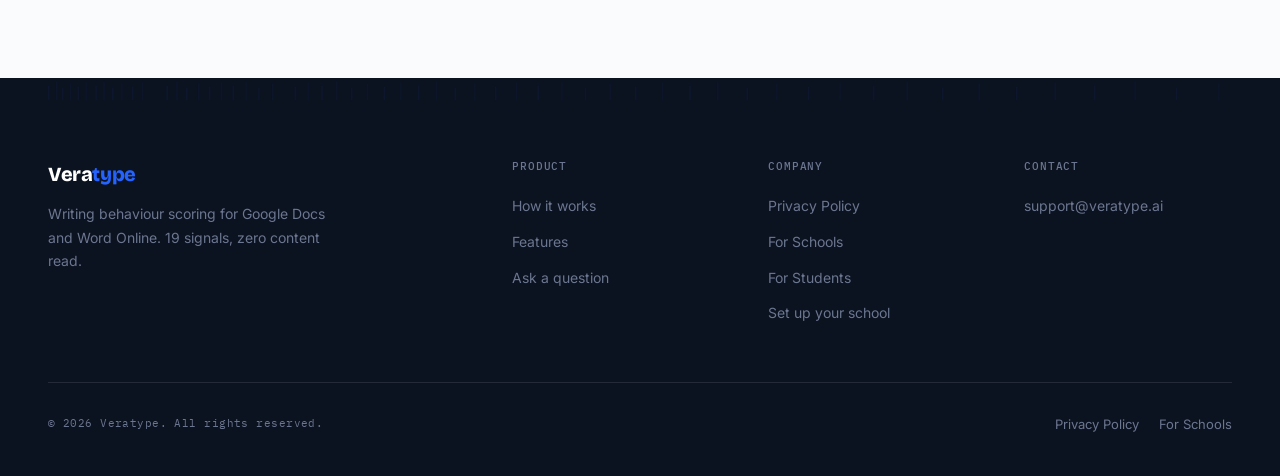
==== commit 99a3a102: "Word Online: say that each student allows it once; privacy line for Microsoft's editor address The s" ====
--- a/index.html
+++ b/index.html
@@ -129,7 +129,7 @@
           "name": "What platforms does Veratype support?",
           "acceptedAnswer": {
             "@type": "Answer",
-            "text": "Veratype works in Google Docs and Word Online (including word.office.com, word.cloud.microsoft, SharePoint, and OneDrive) via a Chrome extension."
+            "text": "Veratype works in Google Docs and Word Online (including word.office.com, word.cloud.microsoft, SharePoint, and OneDrive) via a Chrome extension. It starts on its own in Google Docs. In Word, each student allows it once: a notice on the Word page tells them how, and nothing is recorded there until they do."
           }
         },
         {
@@ -1446,7 +1446,7 @@
         <div class="step-item">
           <div class="step-num">01</div>
           <h3>Students install the extension</h3>
-          <p>One click from the Chrome Web Store, then they register with the class code you give them and their email. It turns on automatically in Google Docs and Word Online.</p>
+          <p>One click from the Chrome Web Store, then they register with the class code you give them and their email. It turns on automatically in Google Docs. In Word Online, each student allows it once, from a notice on the page.</p>
         </div>
         <div class="step-item">
           <div class="step-num">02</div>
@@ -1502,7 +1502,7 @@
             <svg width="20" height="20" viewBox="0 0 24 24" fill="none" stroke="currentColor" stroke-width="1.75" stroke-linecap="round" stroke-linejoin="round"><path d="M14 2H6a2 2 0 0 0-2 2v16a2 2 0 0 0 2 2h12a2 2 0 0 0 2-2V8z"/><polyline points="14 2 14 8 20 8"/></svg>
           </div>
           <h3>Google Docs & Word Online</h3>
-          <p>Works in both. Google Workspace schools, Microsoft 365 schools, mixed environments — one extension covers it.</p>
+          <p>Works in both. Google Workspace schools, Microsoft 365 schools, mixed environments — one extension covers it. In Word, each student allows it once.</p>
         </div>
         <div class="feature-card">
           <div class="feature-icon">
@@ -1602,7 +1602,7 @@
         </details>
         <details>
           <summary>What platforms does Veratype support?<span class="faq-indicator"><svg width="16" height="16" viewBox="0 0 24 24" fill="none" stroke="currentColor" stroke-width="2" stroke-linecap="round"><line x1="12" y1="5" x2="12" y2="19"/><line x1="5" y1="12" x2="19" y2="12"/></svg></span></summary>
-          <div>Veratype works in Google Docs and Word Online (including word.office.com, word.cloud.microsoft, SharePoint, and OneDrive) via a Chrome extension.</div>
+          <div>Veratype works in Google Docs and Word Online (including word.office.com, word.cloud.microsoft, SharePoint, and OneDrive) via a Chrome extension. It starts on its own in Google Docs. In Word, each student allows it once: a notice on the Word page tells them how, and nothing is recorded there until they do.</div>
         </details>
         <details>
           <summary>What does Veratype cost?<span class="faq-indicator"><svg width="16" height="16" viewBox="0 0 24 24" fill="none" stroke="currentColor" stroke-width="2" stroke-linecap="round"><line x1="12" y1="5" x2="12" y2="19"/><line x1="5" y1="12" x2="19" y2="12"/></svg></span></summary>
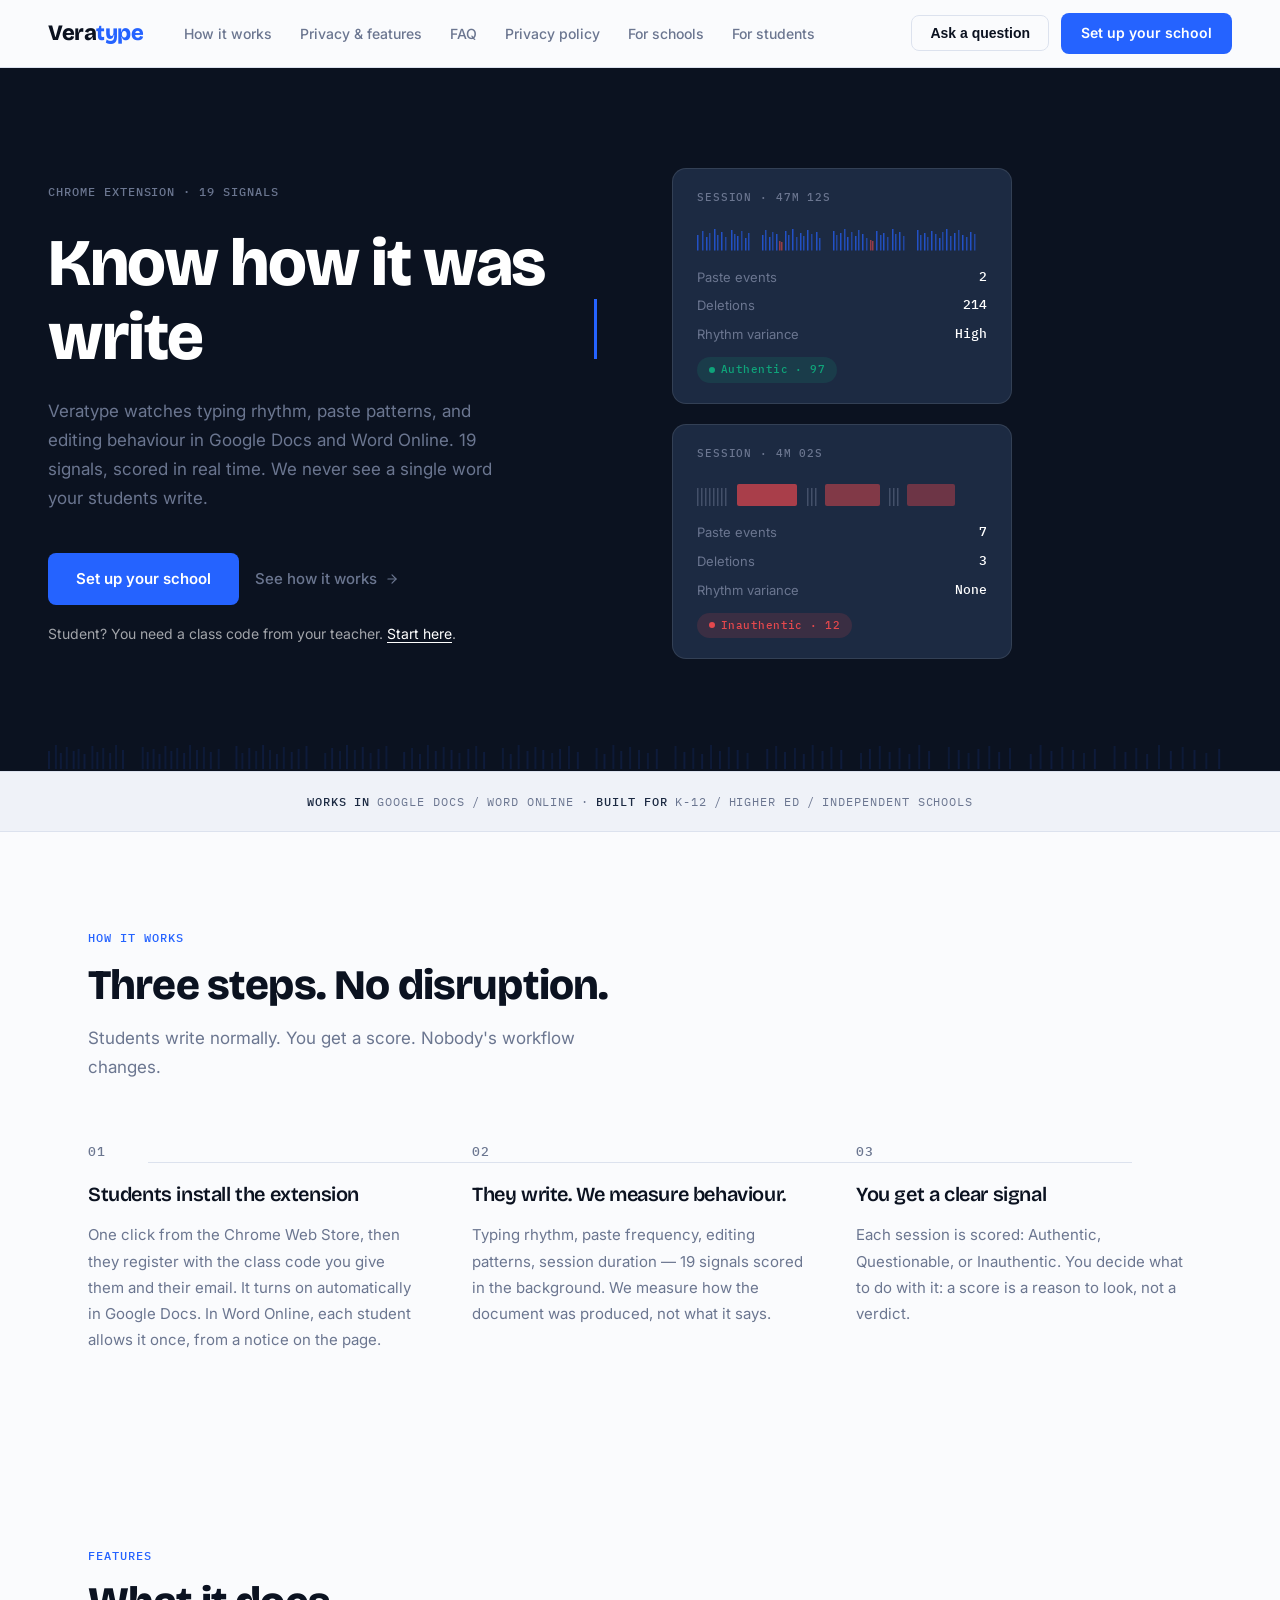
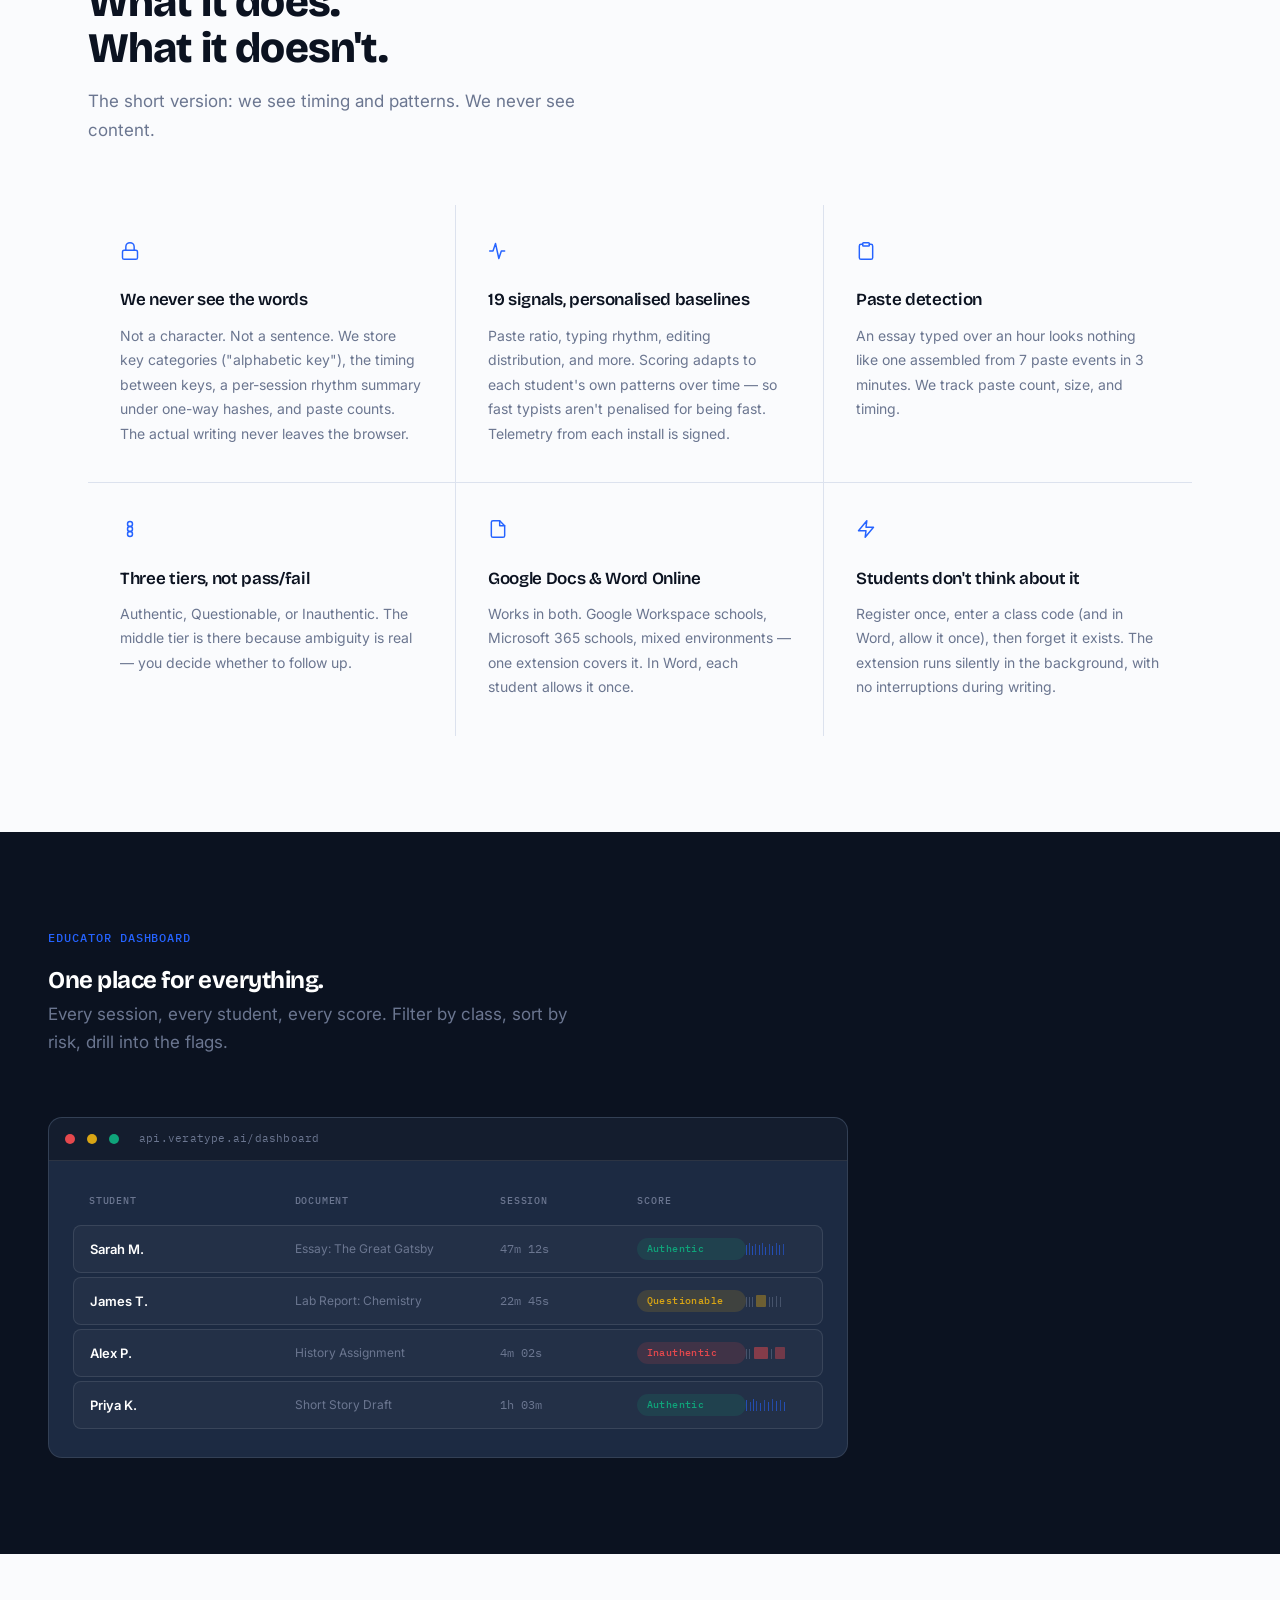
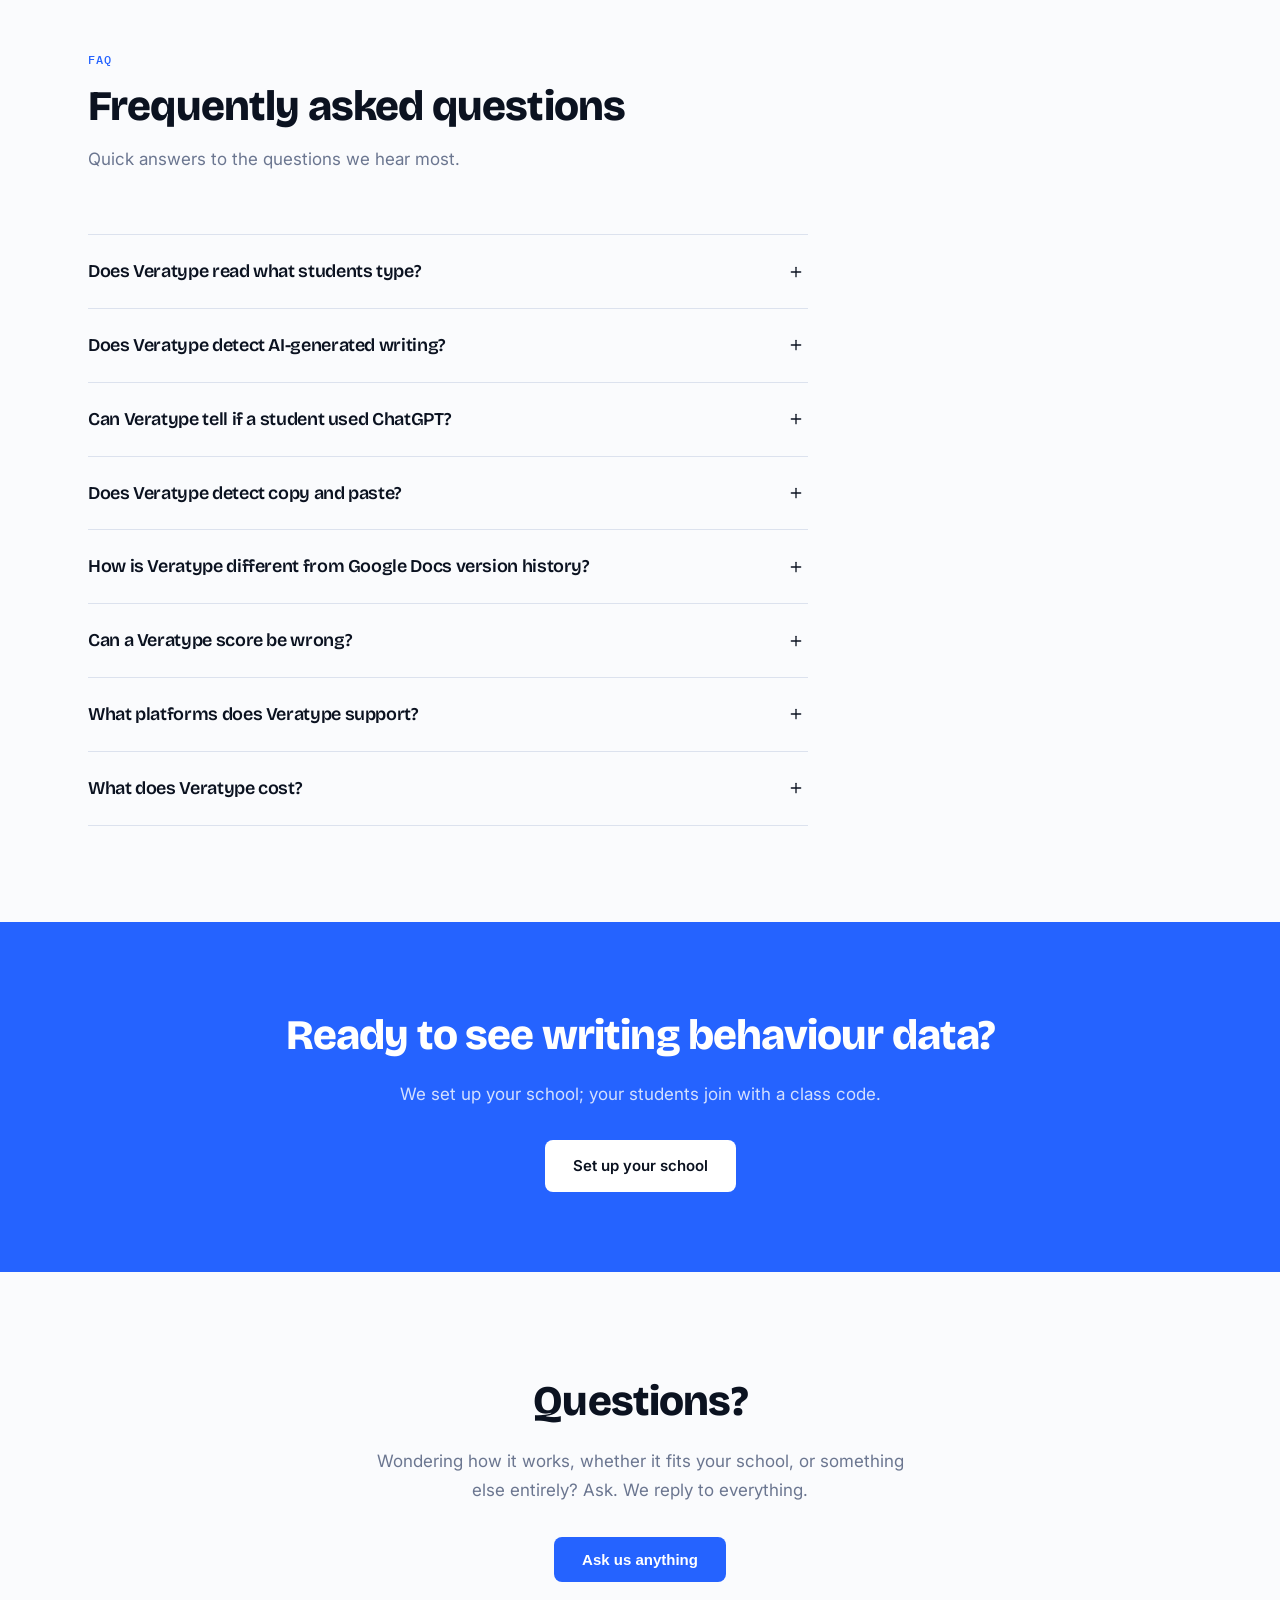
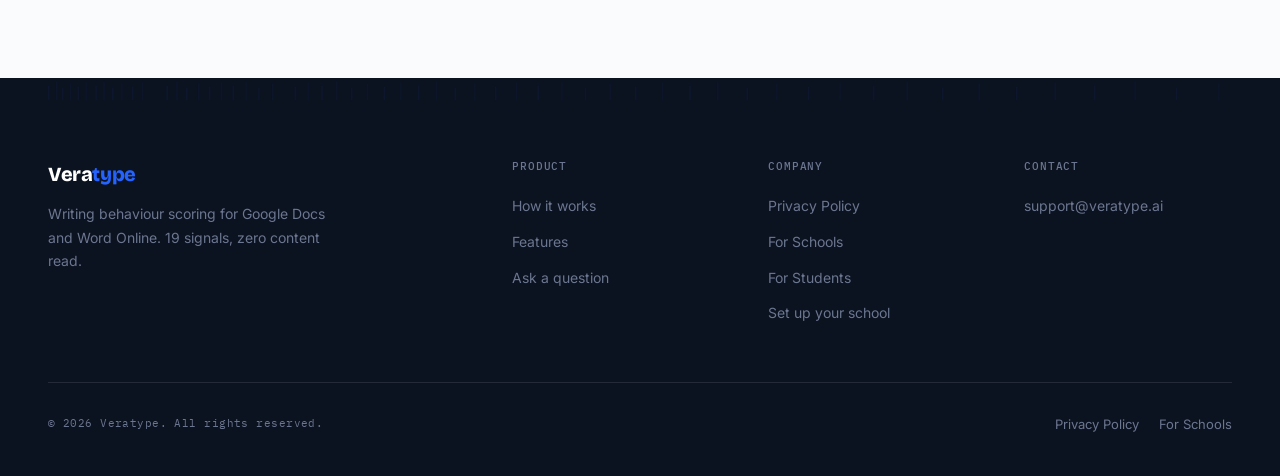
==== commit 886d18bd: "Word copy: two places that contradicted the new wording Review of 17 Nov, issue 5 (F7).  index.html:" ====
--- a/index.html
+++ b/index.html
@@ -1509,7 +1509,7 @@
             <svg width="20" height="20" viewBox="0 0 24 24" fill="none" stroke="currentColor" stroke-width="1.75" stroke-linecap="round" stroke-linejoin="round"><polygon points="13 2 3 14 12 14 11 22 21 10 12 10 13 2"/></svg>
           </div>
           <h3>Students don't think about it</h3>
-          <p>Register once, enter a class code, forget it exists. The extension runs silently in the background. No pop-ups, no interruptions during writing.</p>
+          <p>Register once, enter a class code (and in Word, allow it once), then forget it exists. The extension runs silently in the background, with no interruptions during writing.</p>
         </div>
       </div>
     </div>
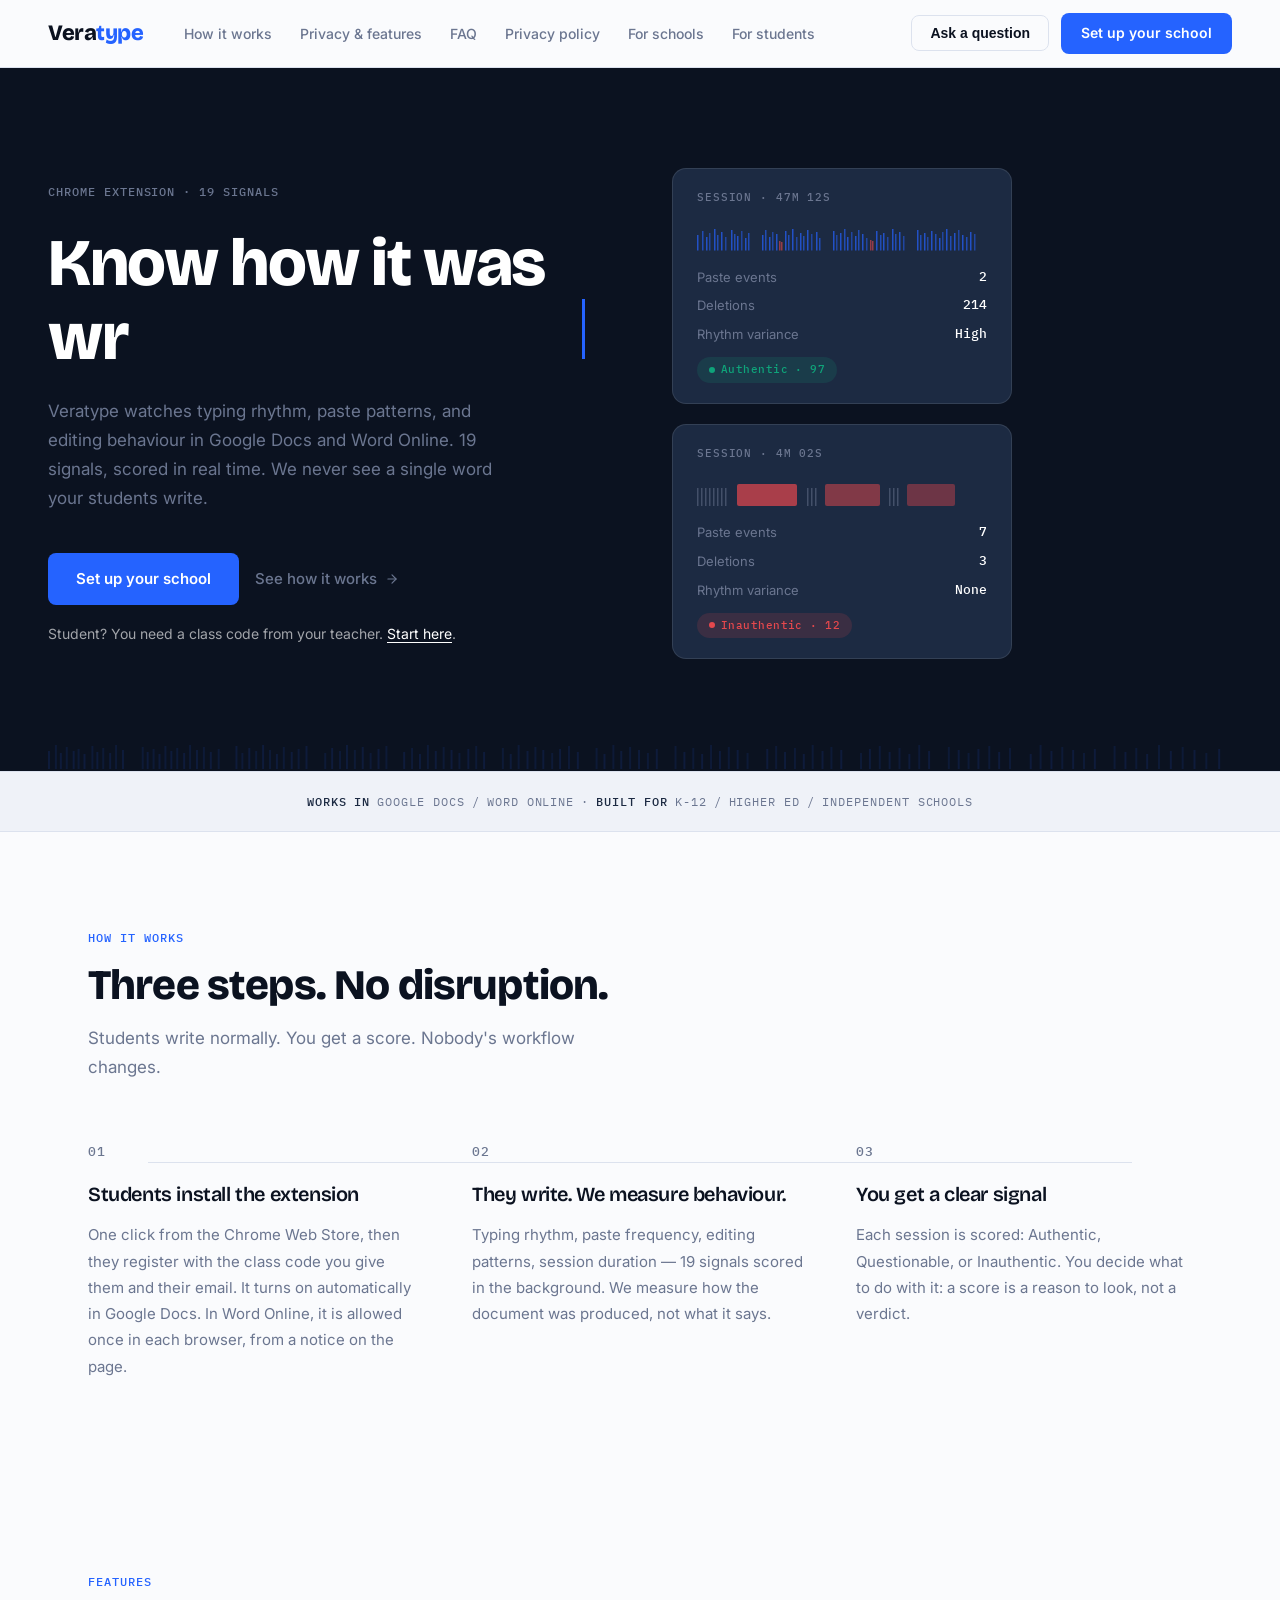
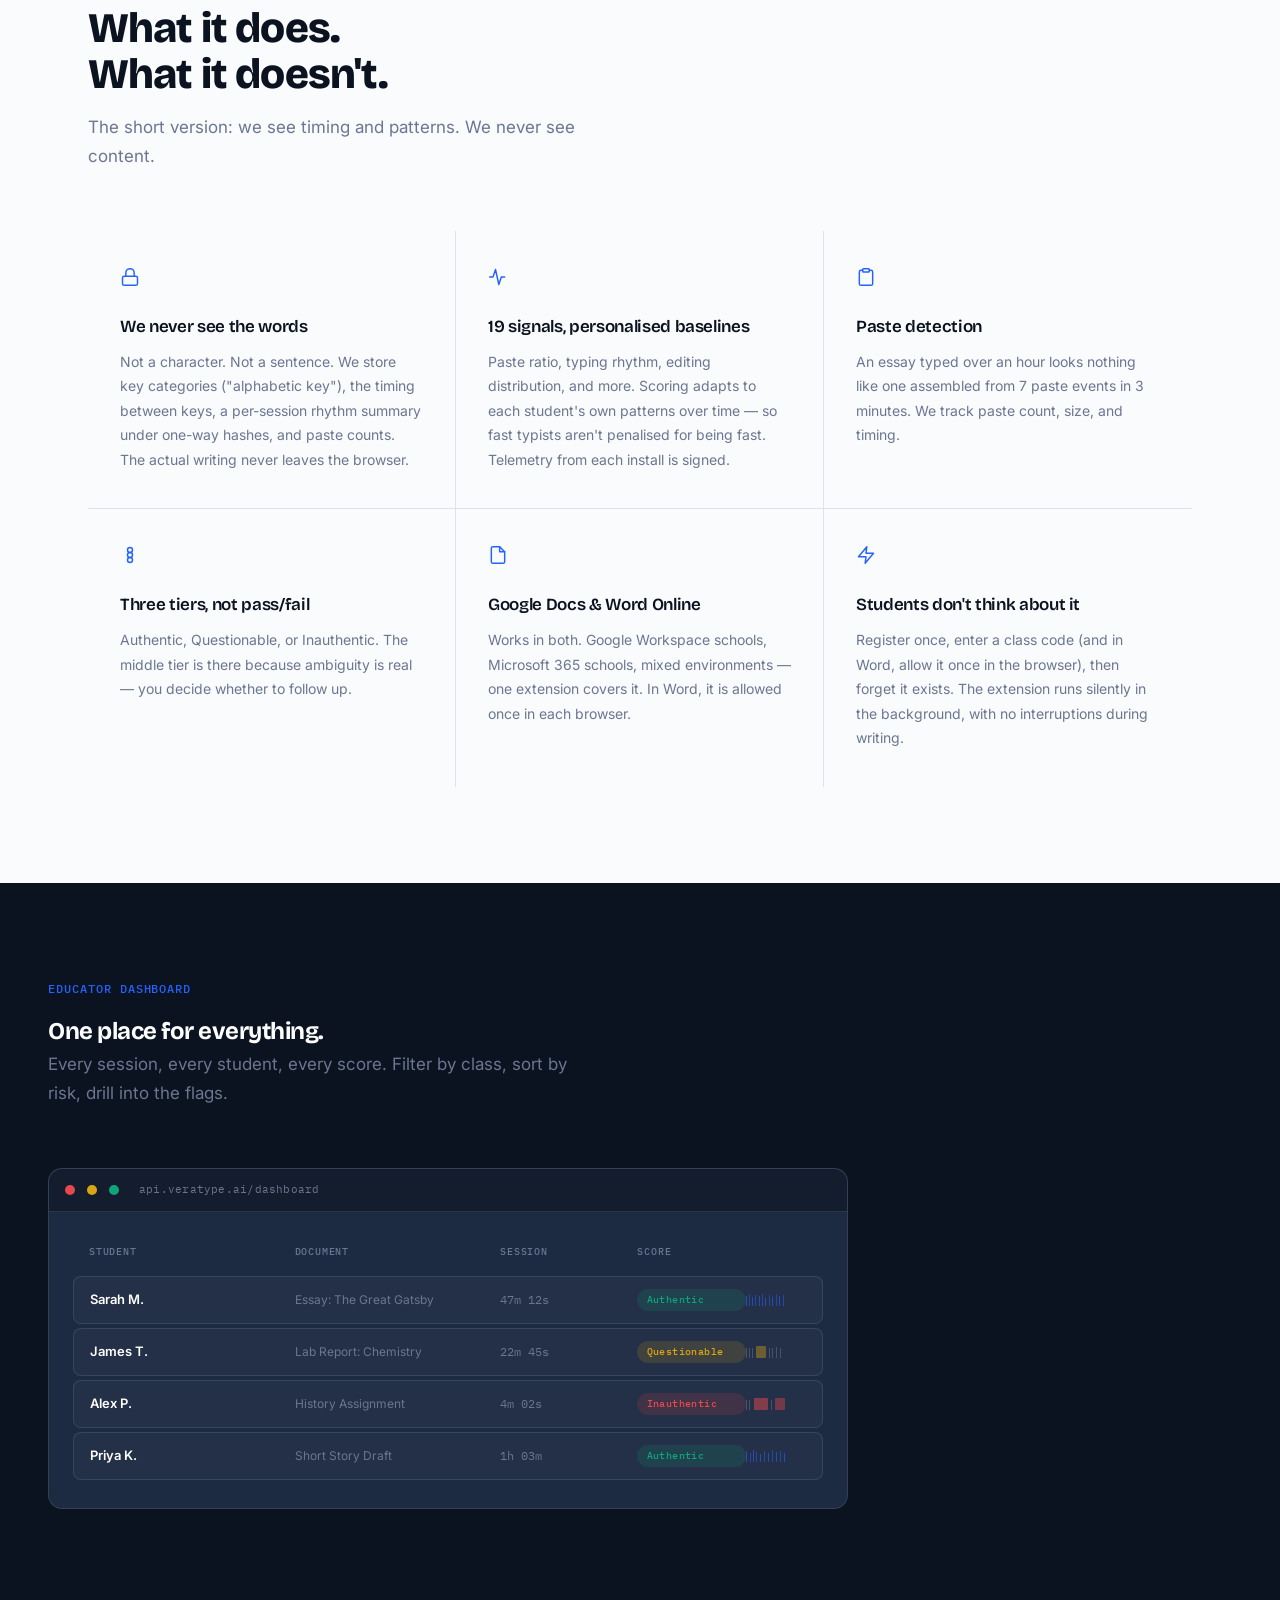
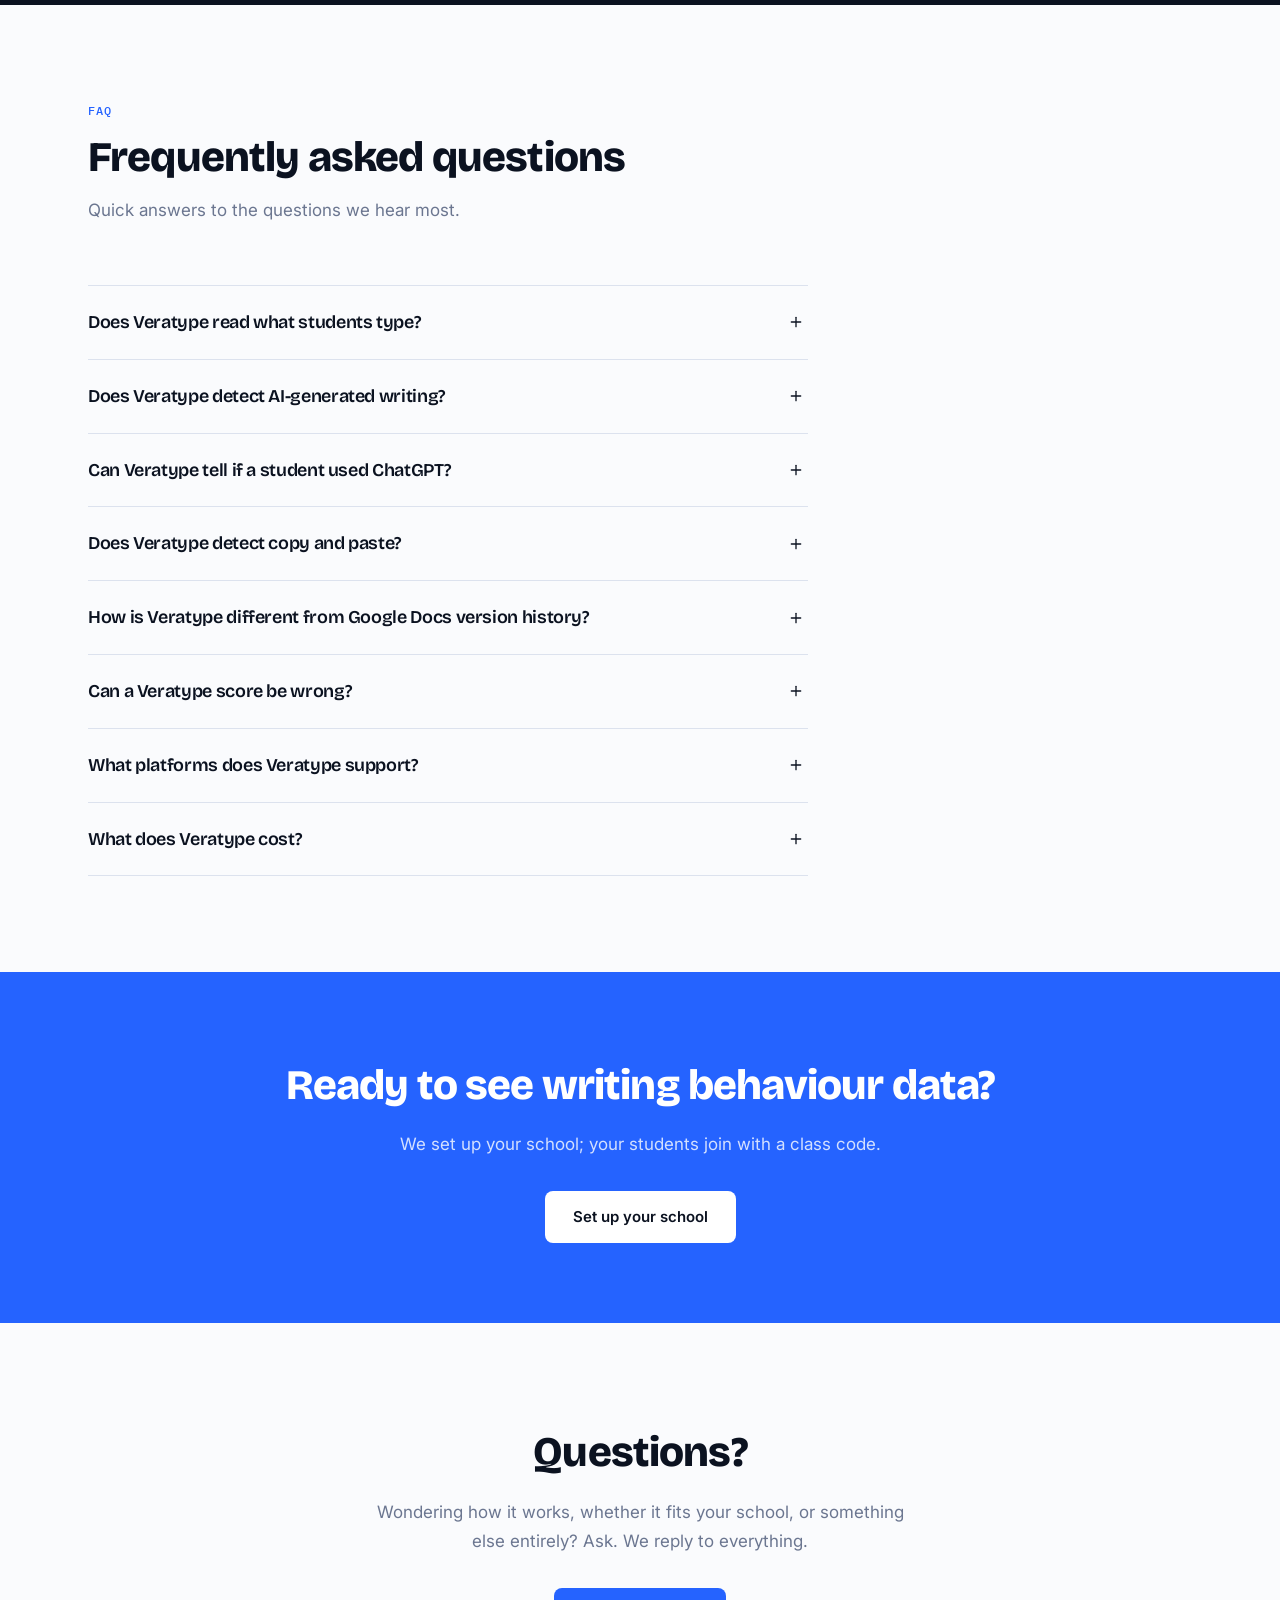
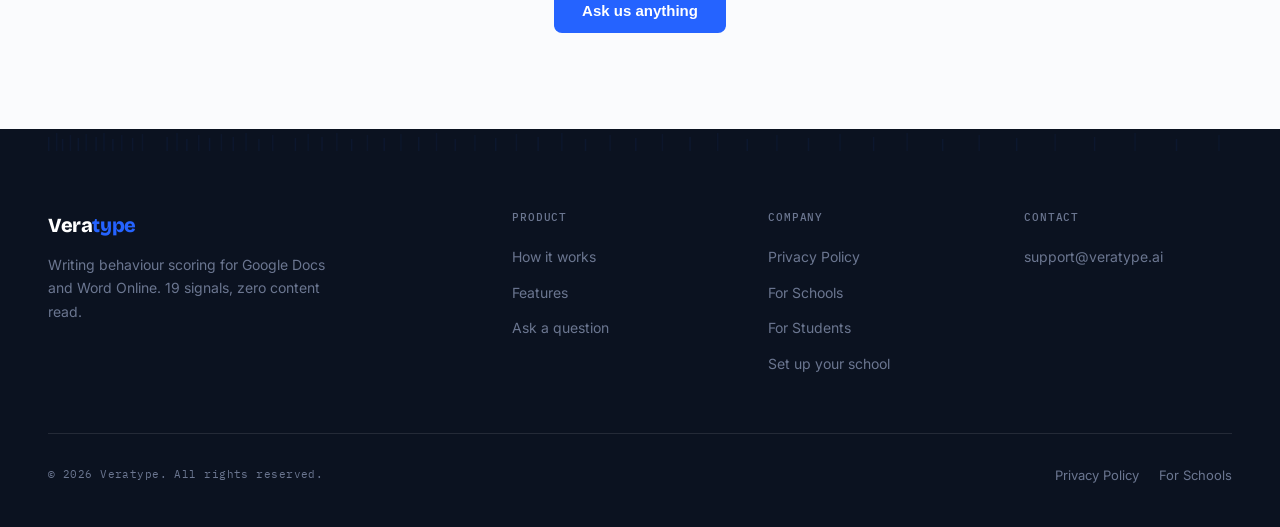
==== commit d512f302: "Word copy: allowed once in each browser, from the icon or settings (review) Co-Authored-By: Claude O" ====
--- a/index.html
+++ b/index.html
@@ -129,7 +129,7 @@
           "name": "What platforms does Veratype support?",
           "acceptedAnswer": {
             "@type": "Answer",
-            "text": "Veratype works in Google Docs and Word Online (including word.office.com, word.cloud.microsoft, SharePoint, and OneDrive) via a Chrome extension. It starts on its own in Google Docs. In Word, each student allows it once: a notice on the Word page tells them how, and nothing is recorded there until they do."
+            "text": "Veratype works in Google Docs and Word Online (including word.office.com, word.cloud.microsoft, SharePoint, and OneDrive) via a Chrome extension. It starts on its own in Google Docs. In Word, it is allowed once in each browser: a notice on the Word page tells the student how, and nothing is recorded there until they do."
           }
         },
         {
@@ -1446,7 +1446,7 @@
         <div class="step-item">
           <div class="step-num">01</div>
           <h3>Students install the extension</h3>
-          <p>One click from the Chrome Web Store, then they register with the class code you give them and their email. It turns on automatically in Google Docs. In Word Online, each student allows it once, from a notice on the page.</p>
+          <p>One click from the Chrome Web Store, then they register with the class code you give them and their email. It turns on automatically in Google Docs. In Word Online, it is allowed once in each browser, from a notice on the page.</p>
         </div>
         <div class="step-item">
           <div class="step-num">02</div>
@@ -1502,14 +1502,14 @@
             <svg width="20" height="20" viewBox="0 0 24 24" fill="none" stroke="currentColor" stroke-width="1.75" stroke-linecap="round" stroke-linejoin="round"><path d="M14 2H6a2 2 0 0 0-2 2v16a2 2 0 0 0 2 2h12a2 2 0 0 0 2-2V8z"/><polyline points="14 2 14 8 20 8"/></svg>
           </div>
           <h3>Google Docs & Word Online</h3>
-          <p>Works in both. Google Workspace schools, Microsoft 365 schools, mixed environments — one extension covers it. In Word, each student allows it once.</p>
+          <p>Works in both. Google Workspace schools, Microsoft 365 schools, mixed environments — one extension covers it. In Word, it is allowed once in each browser.</p>
         </div>
         <div class="feature-card">
           <div class="feature-icon">
             <svg width="20" height="20" viewBox="0 0 24 24" fill="none" stroke="currentColor" stroke-width="1.75" stroke-linecap="round" stroke-linejoin="round"><polygon points="13 2 3 14 12 14 11 22 21 10 12 10 13 2"/></svg>
           </div>
           <h3>Students don't think about it</h3>
-          <p>Register once, enter a class code (and in Word, allow it once), then forget it exists. The extension runs silently in the background, with no interruptions during writing.</p>
+          <p>Register once, enter a class code (and in Word, allow it once in the browser), then forget it exists. The extension runs silently in the background, with no interruptions during writing.</p>
         </div>
       </div>
     </div>
@@ -1602,7 +1602,7 @@
         </details>
         <details>
           <summary>What platforms does Veratype support?<span class="faq-indicator"><svg width="16" height="16" viewBox="0 0 24 24" fill="none" stroke="currentColor" stroke-width="2" stroke-linecap="round"><line x1="12" y1="5" x2="12" y2="19"/><line x1="5" y1="12" x2="19" y2="12"/></svg></span></summary>
-          <div>Veratype works in Google Docs and Word Online (including word.office.com, word.cloud.microsoft, SharePoint, and OneDrive) via a Chrome extension. It starts on its own in Google Docs. In Word, each student allows it once: a notice on the Word page tells them how, and nothing is recorded there until they do.</div>
+          <div>Veratype works in Google Docs and Word Online (including word.office.com, word.cloud.microsoft, SharePoint, and OneDrive) via a Chrome extension. It starts on its own in Google Docs. In Word, it is allowed once in each browser: a notice on the Word page tells the student how, and nothing is recorded there until they do.</div>
         </details>
         <details>
           <summary>What does Veratype cost?<span class="faq-indicator"><svg width="16" height="16" viewBox="0 0 24 24" fill="none" stroke="currentColor" stroke-width="2" stroke-linecap="round"><line x1="12" y1="5" x2="12" y2="19"/><line x1="5" y1="12" x2="19" y2="12"/></svg></span></summary>
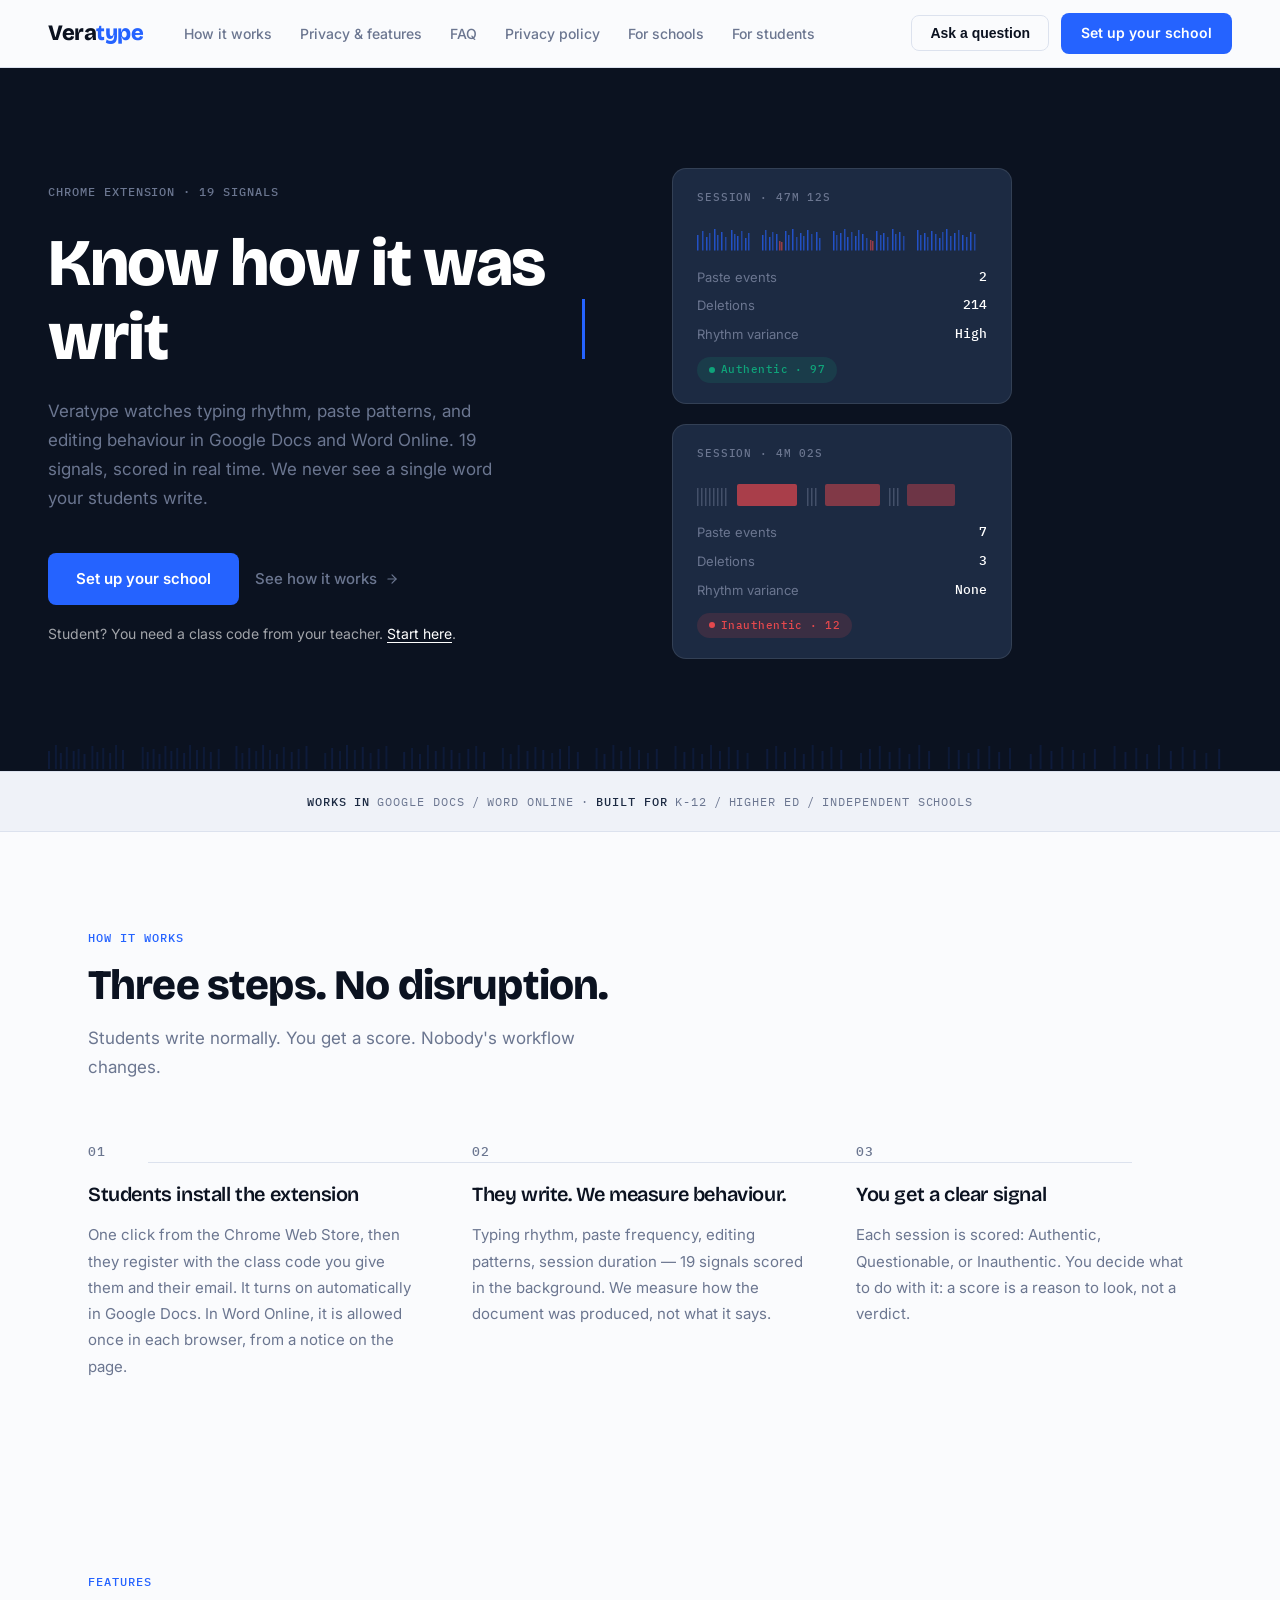
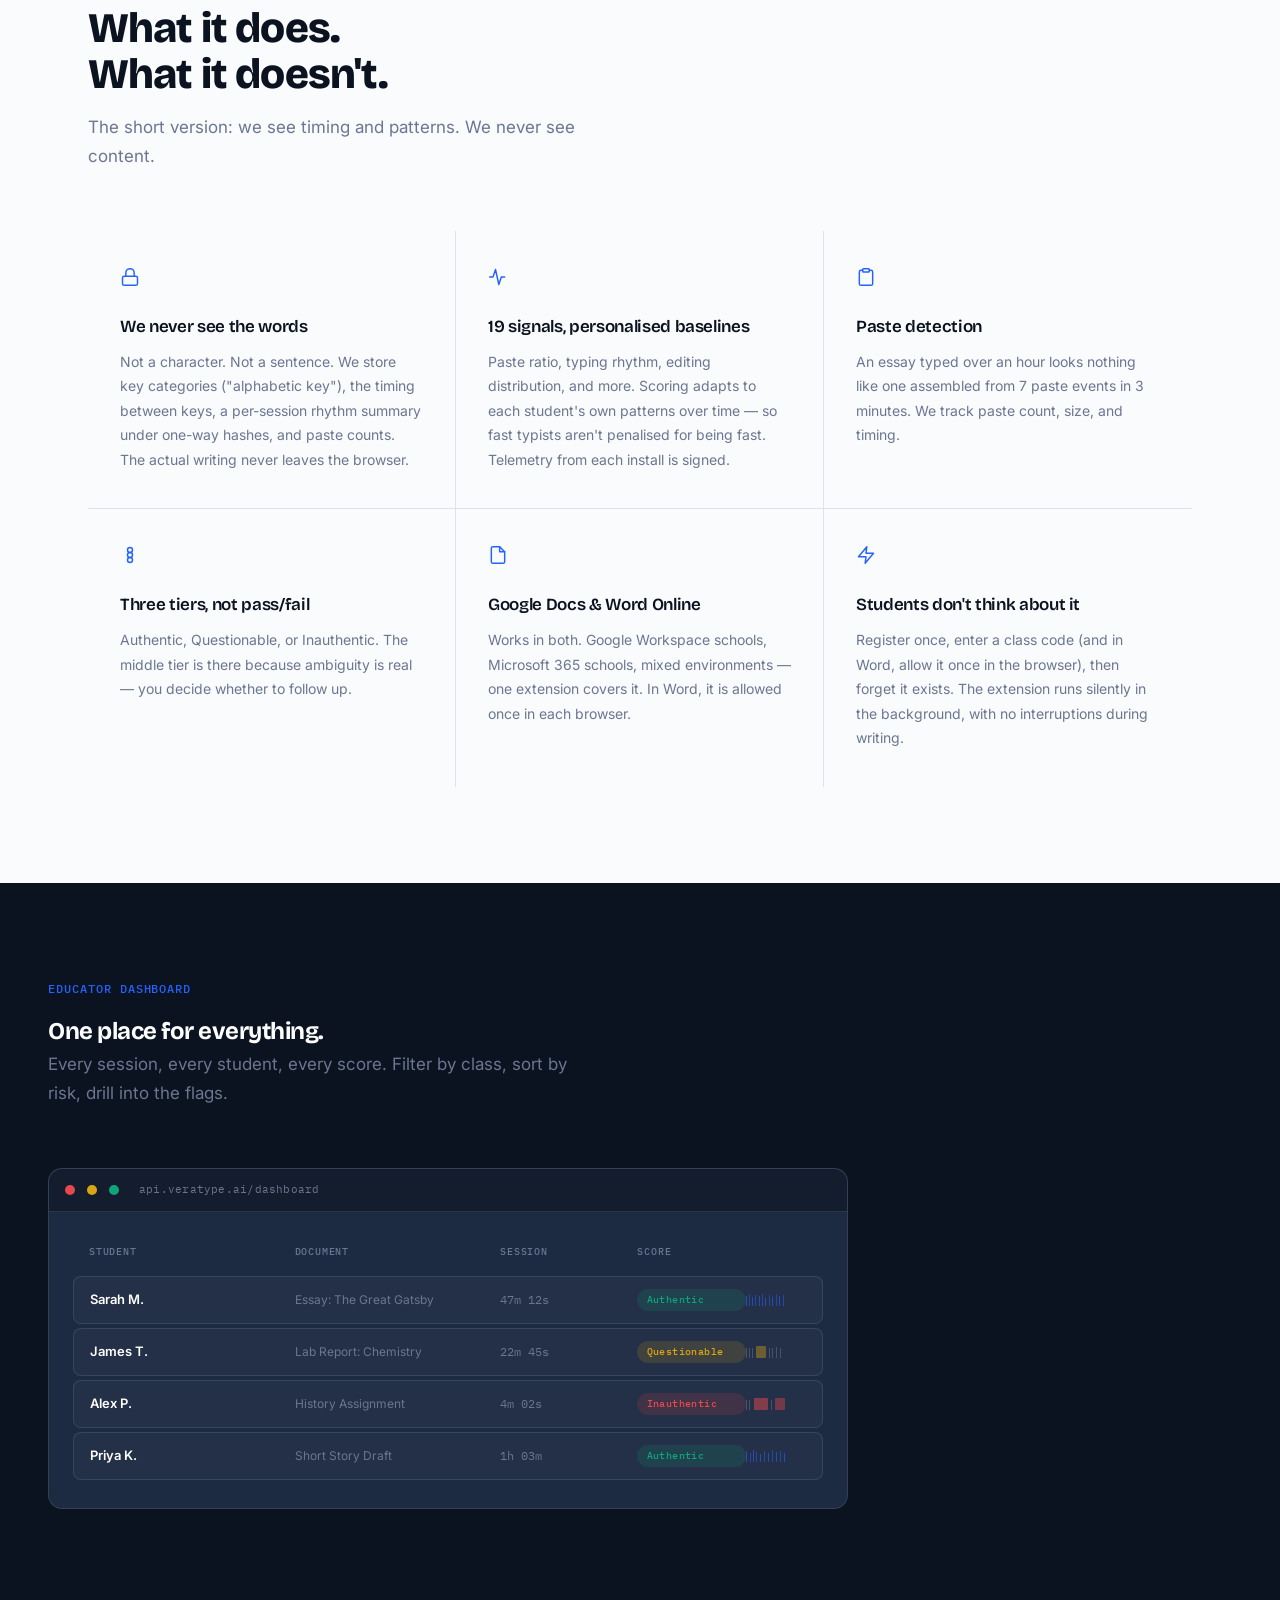
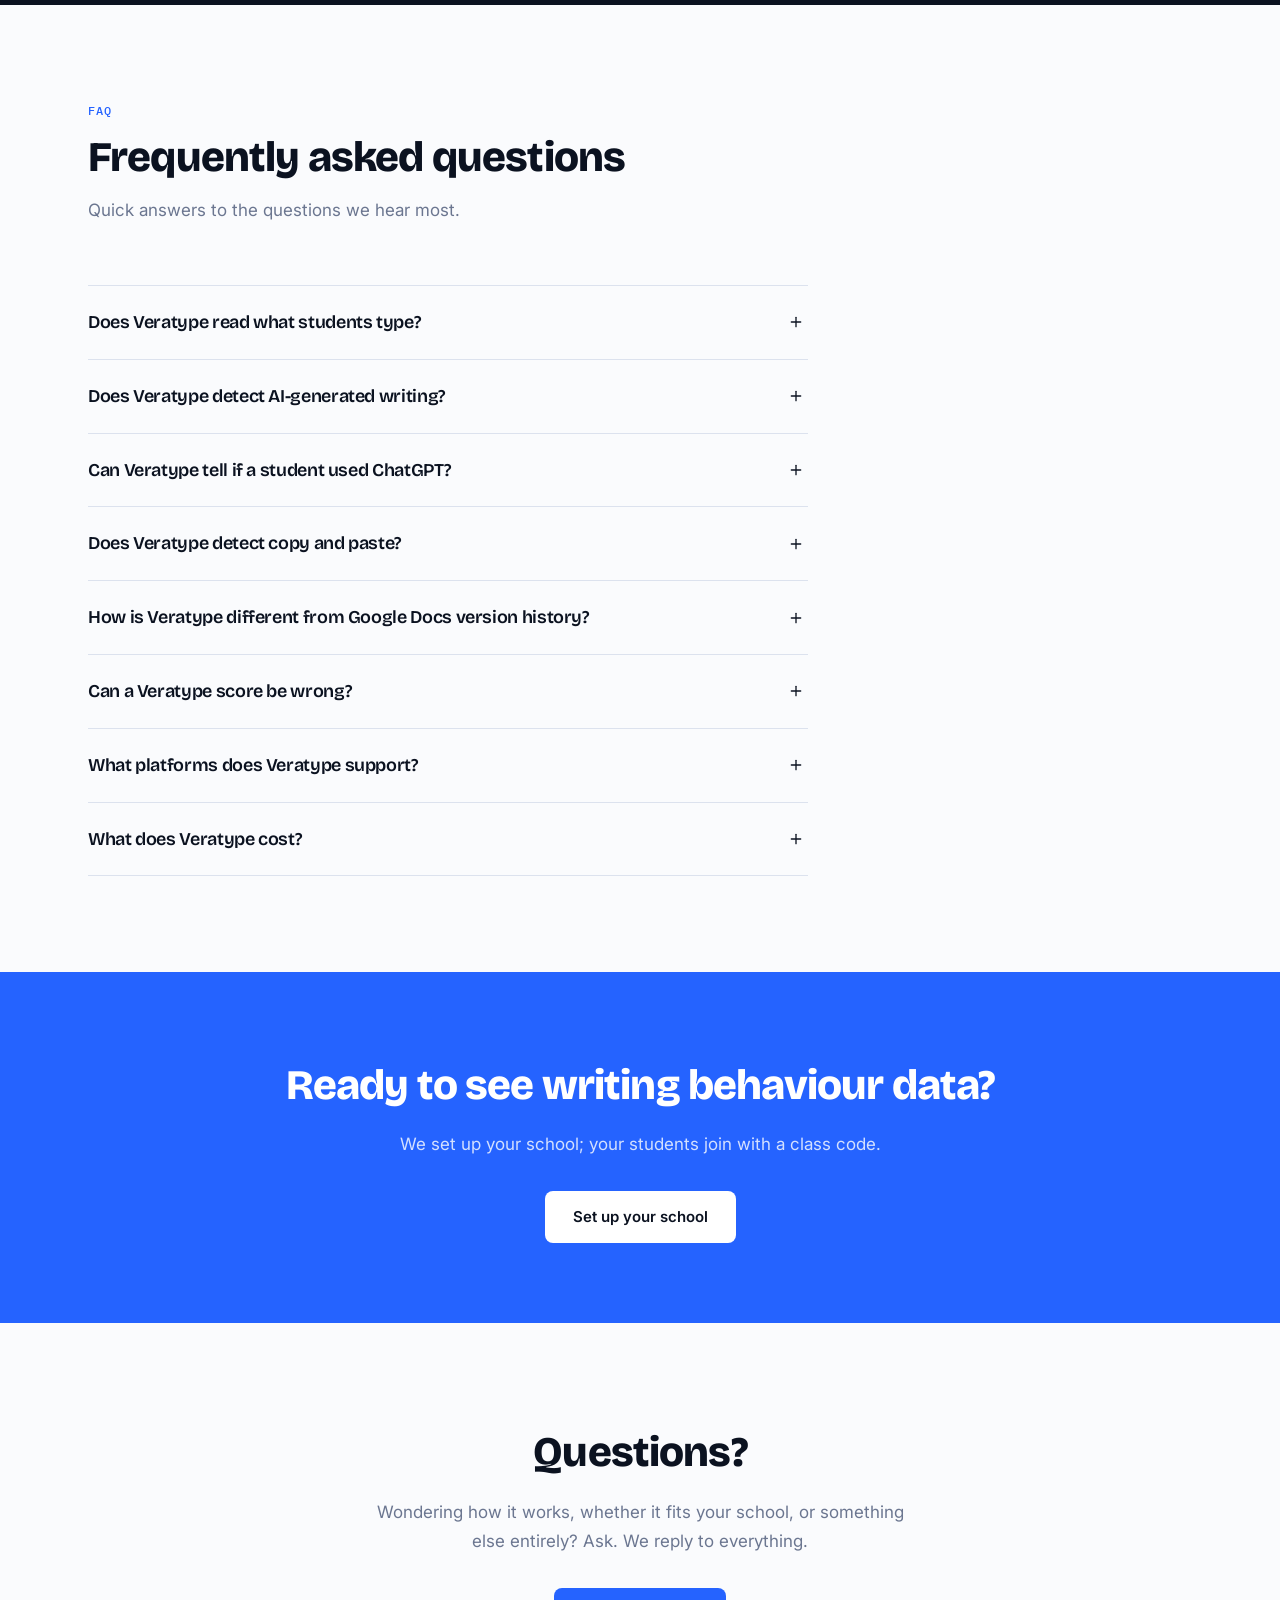
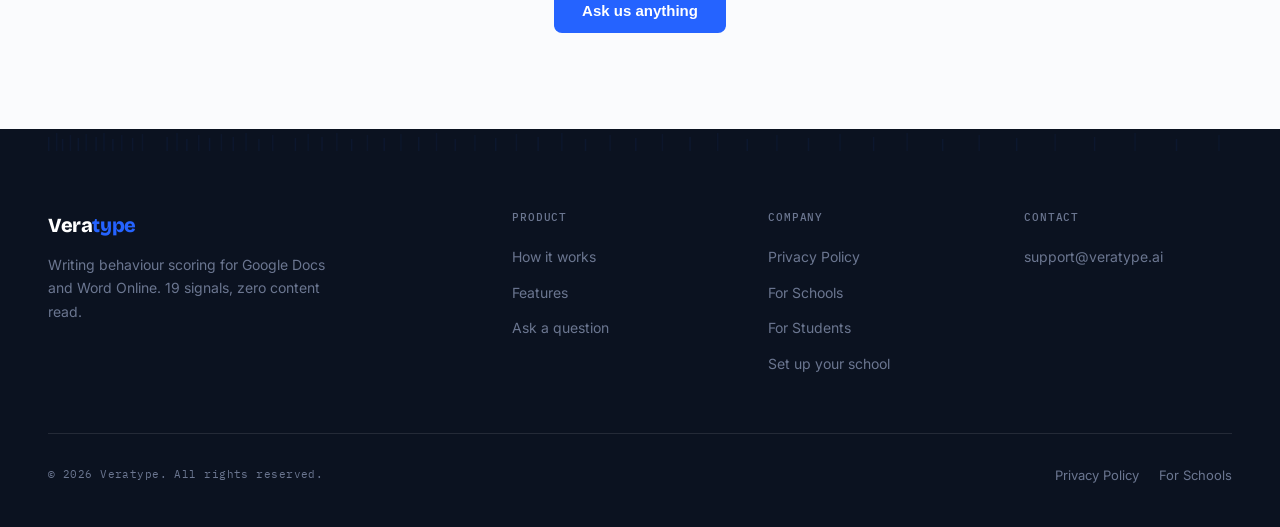
==== commit a0435123: "Show plans and prices on the get-started page "What it costs" on get-started.html now lists the six " ====
--- a/index.html
+++ b/index.html
@@ -137,7 +137,7 @@
           "name": "What does Veratype cost?",
           "acceptedAnswer": {
             "@type": "Answer",
-            "text": "Please email support@veratype.ai with your head count for pricing."
+            "text": "Veratype is sold by the year to instructors, departments and whole colleges. Students never pay. Plans and prices are on the Set up your school page."
           }
         }
       ]
@@ -1606,7 +1606,7 @@
         </details>
         <details>
           <summary>What does Veratype cost?<span class="faq-indicator"><svg width="16" height="16" viewBox="0 0 24 24" fill="none" stroke="currentColor" stroke-width="2" stroke-linecap="round"><line x1="12" y1="5" x2="12" y2="19"/><line x1="5" y1="12" x2="19" y2="12"/></svg></span></summary>
-          <div>Please email <a href="mailto:support@veratype.ai">support@veratype.ai</a> with your head count for pricing.</div>
+          <div>Veratype is sold by the year to instructors, departments and whole colleges. Students never pay. Plans and prices are on the <a href="/get-started#what-it-costs">Set up your school</a> page.</div>
         </details>
       </div>
     </div>
